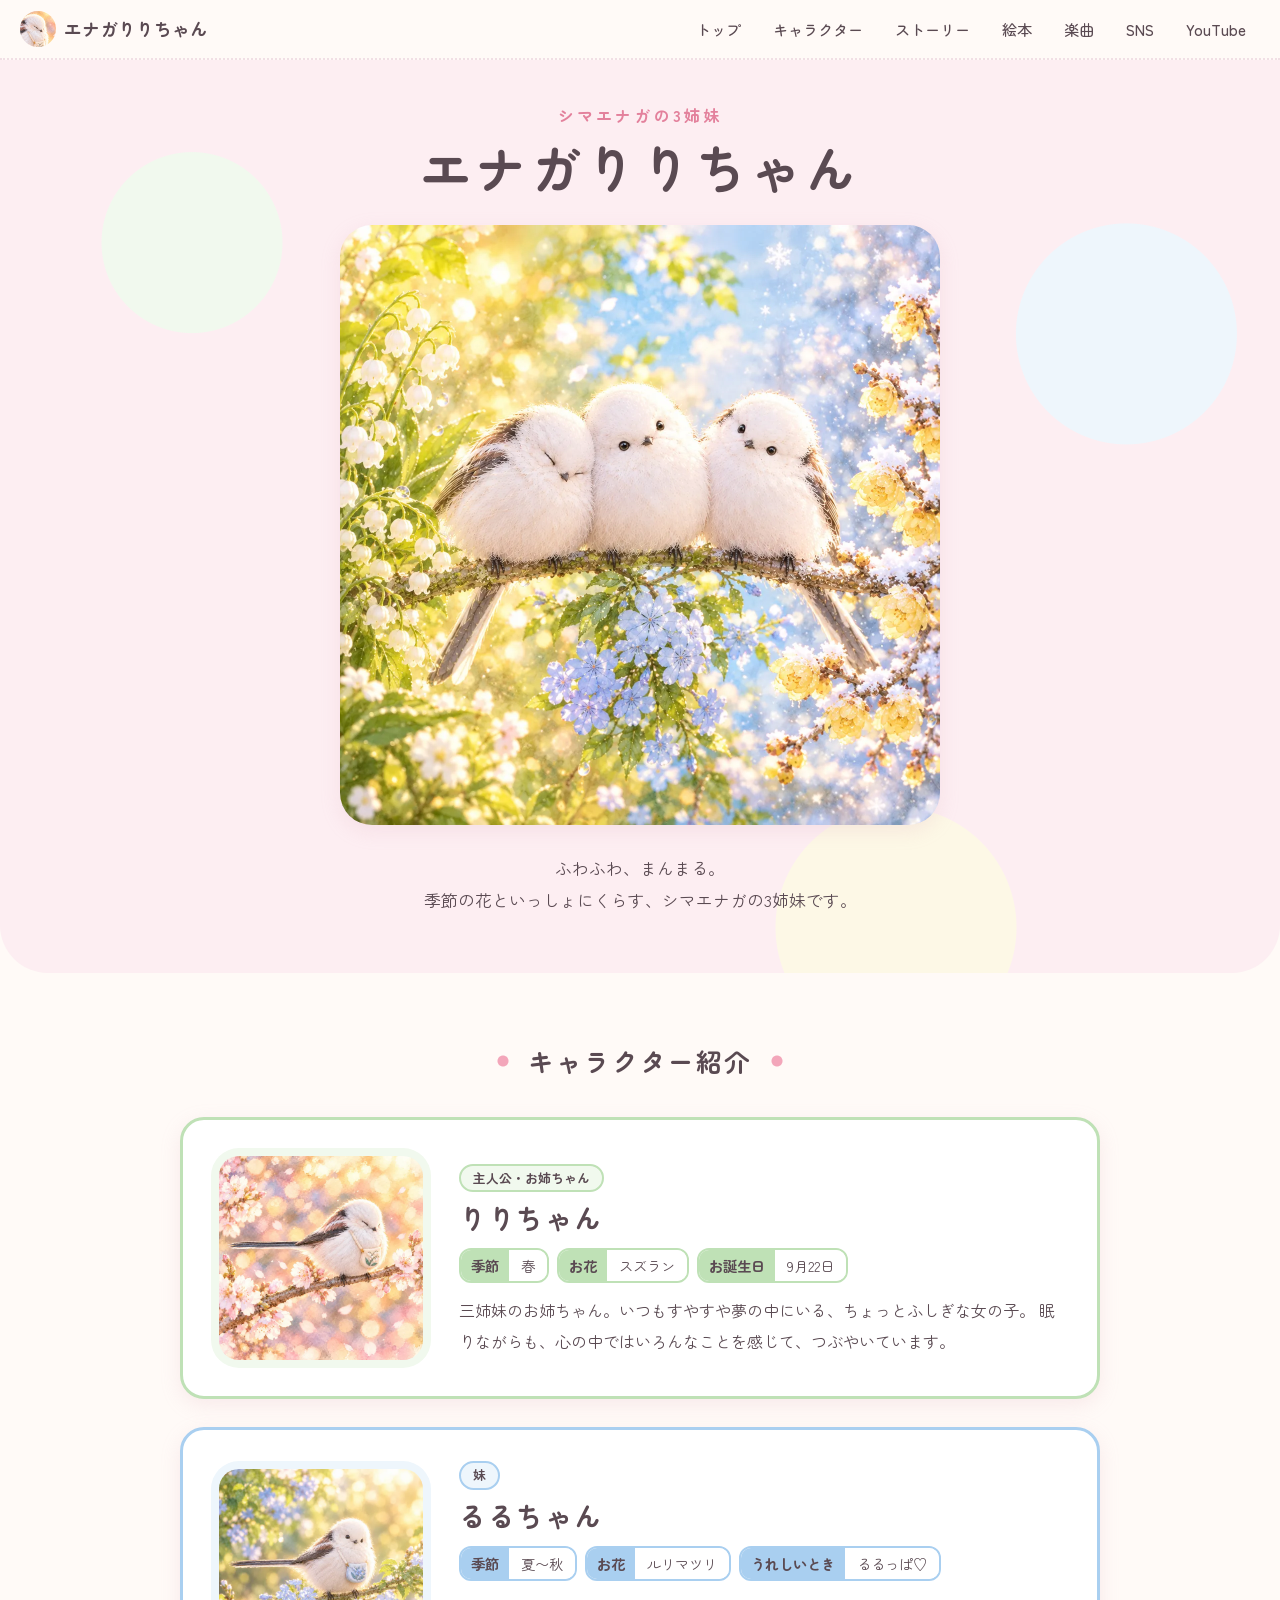
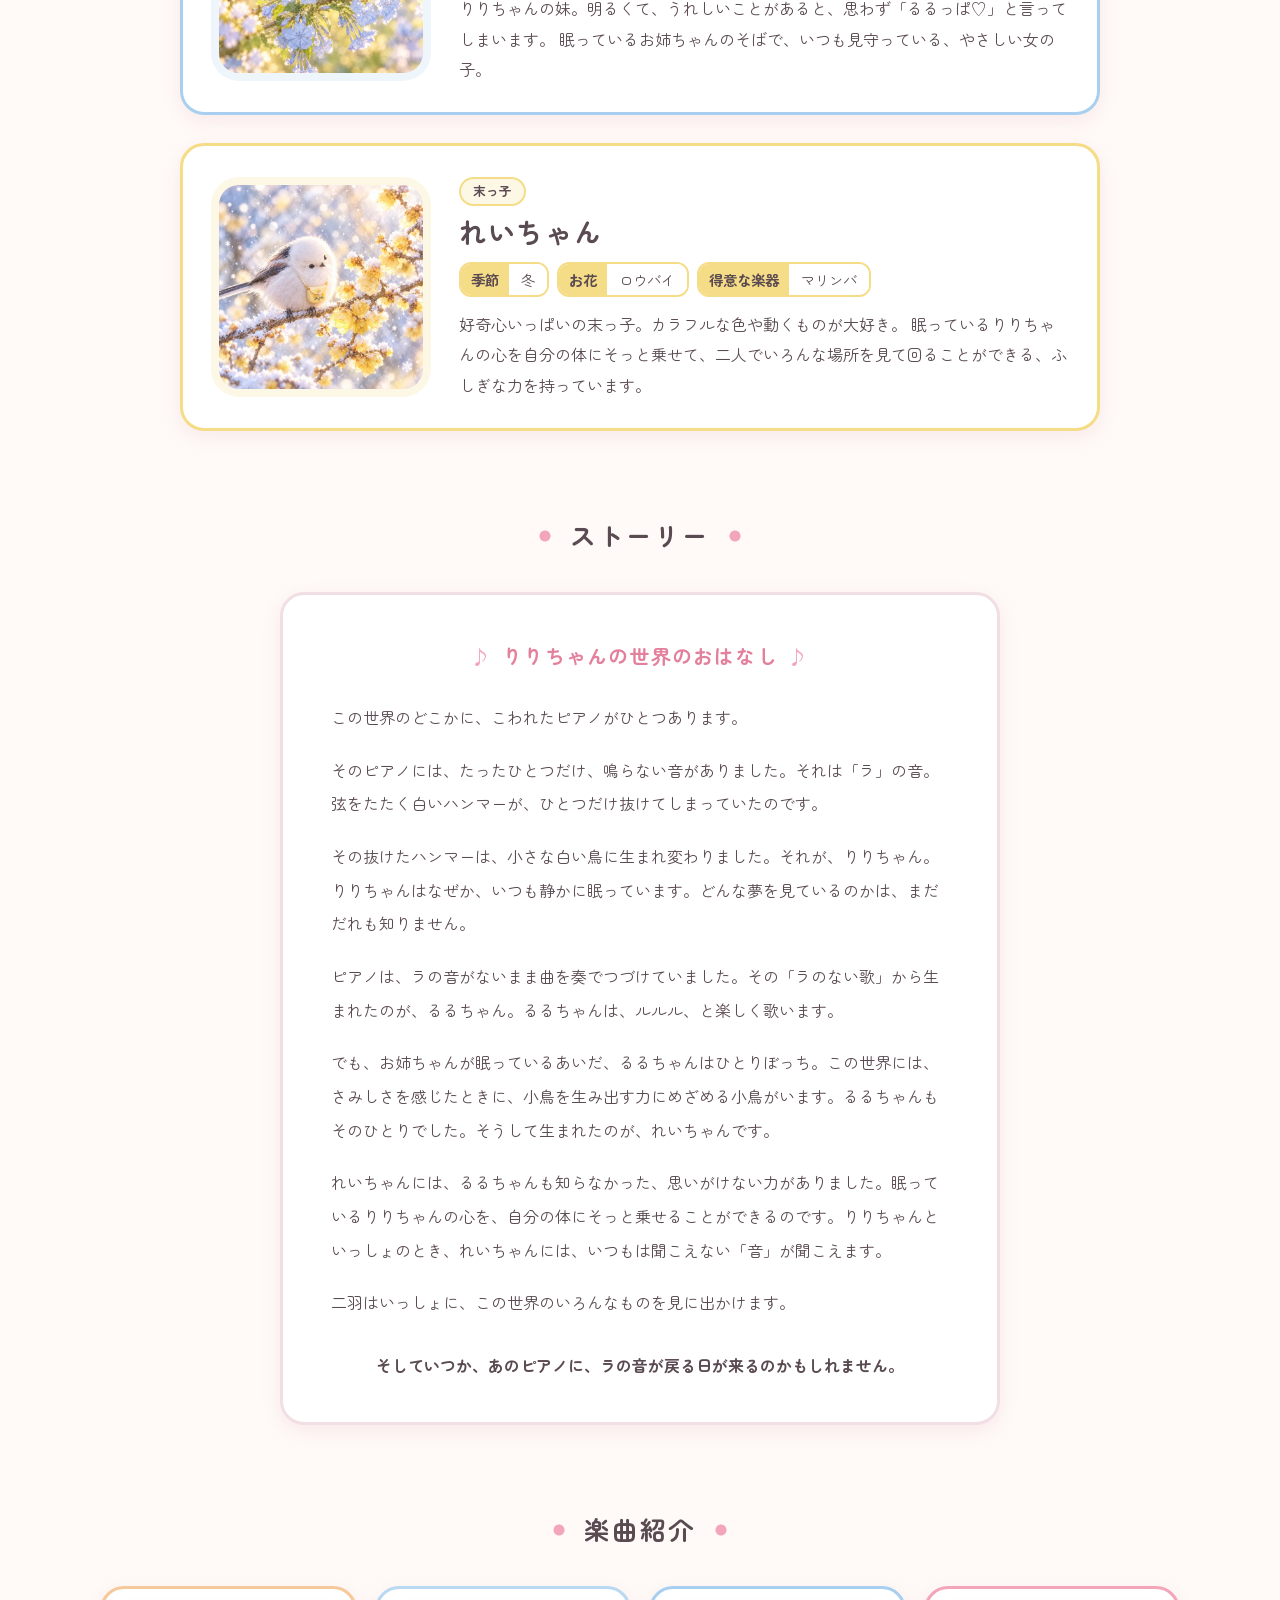
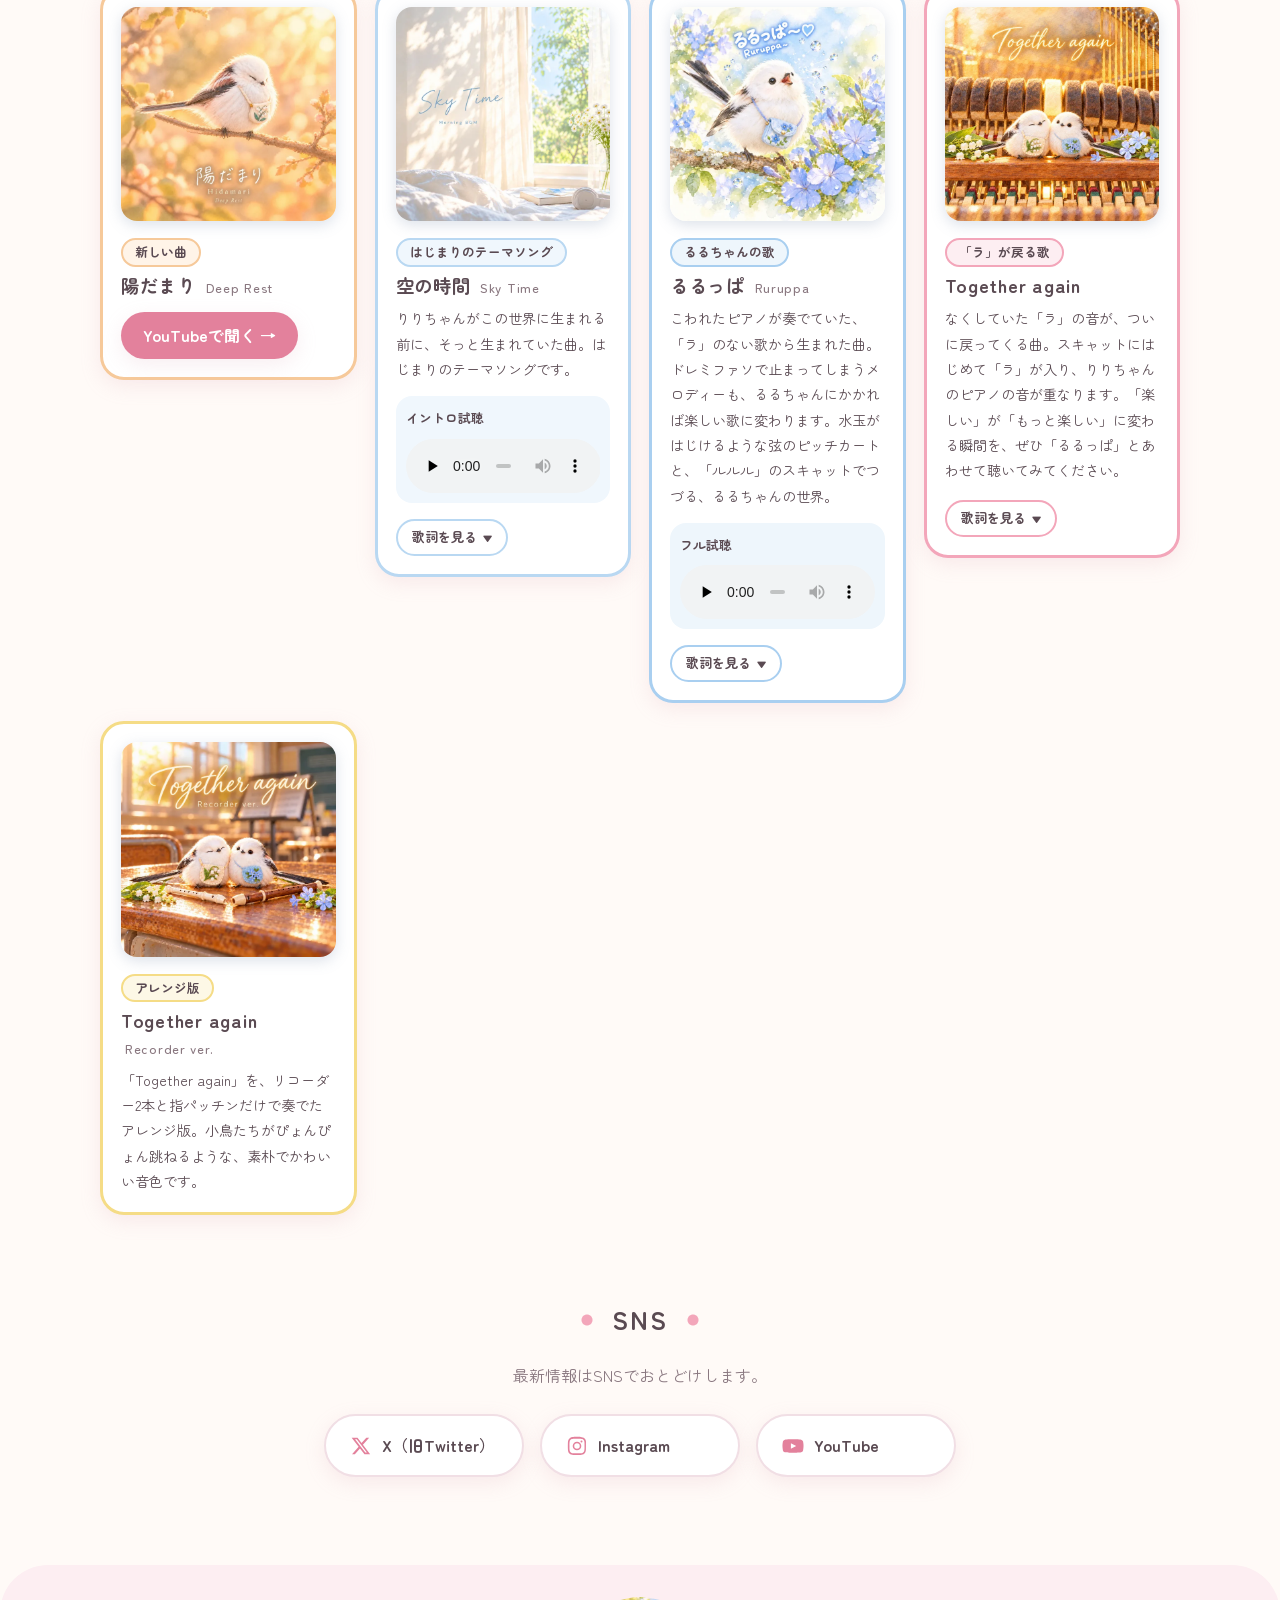
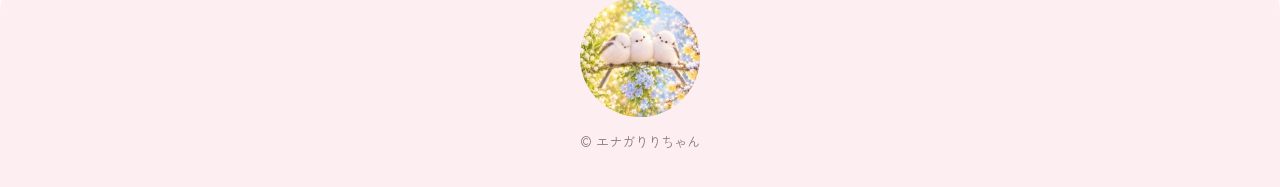
==== index.html @ 1776f1e2 "Add the Hidamari Deep Rest jacket Co-Authored-By: Claude Sonnet 5.5 <noreply@anthropic.com> Claude-S" ====
<!DOCTYPE html>
<html lang="ja">
<head>
  <meta charset="UTF-8">
  <meta name="viewport" content="width=device-width, initial-scale=1">
  <meta name="google-site-verification" content="CkaUETb5rT_aBQp0_hpuAXCT8J8VtacOYx5EPH8W-0g" />
  <title>エナガりりちゃん</title>
  <meta name="description" content="シマエナガがモチーフの3姉妹、りりちゃん・るるちゃん・れいちゃんのキャラクターサイトです。">
  <meta property="og:title" content="エナガりりちゃん">
  <meta property="og:description" content="シマエナガがモチーフの3姉妹、りりちゃん・るるちゃん・れいちゃんのキャラクターサイトです。">
  <meta property="og:type" content="website">
  <meta property="og:image" content="images/top.jpg">
  <meta name="theme-color" content="#fdeef2">
  <link rel="icon" href="images/favicon.png" type="image/png">
  <link rel="apple-touch-icon" href="images/favicon.png">
  <link rel="preconnect" href="https://fonts.googleapis.com">
  <link rel="preconnect" href="https://fonts.gstatic.com" crossorigin>
  <link href="https://fonts.googleapis.com/css2?family=Shippori+Mincho:wght@400;500;600&family=Zen+Maru+Gothic:wght@400;500;700&display=swap" rel="stylesheet">
  <link rel="stylesheet" href="style.css">
</head>
<body>
  <header class="site-header">
    <a class="logo" href="#top">
      <img src="images/favicon.png" alt="" width="36" height="36">
      <span>エナガりりちゃん</span>
    </a>
    <nav class="site-nav" aria-label="メインメニュー">
      <a href="#top">トップ</a>
      <a href="#characters">キャラクター</a>
      <a href="#story">ストーリー</a>
      <a href="ehon.html">絵本</a>
      <a href="#music">楽曲</a>
      <a href="#sns">SNS</a>
      <a href="youtube.html">YouTube</a>
    </nav>
  </header>

  <main>
    <!-- トップ -->
    <section id="top" class="hero">
      <p class="hero-lead">シマエナガの3姉妹</p>
      <h1 class="hero-title">エナガりりちゃん</h1>
      <!-- 3匹そろった画像（images/top.webp と images/top.jpg） -->
      <picture>
        <source srcset="images/top.webp" type="image/webp">
        <img class="hero-image" src="images/top.jpg"
             alt="スズラン・ルリマツリ・ロウバイの花にかこまれて、枝にならんでよりそう3姉妹"
             width="1200" height="1200" fetchpriority="high" decoding="async">
      </picture>
      <p class="hero-text">
        ふわふわ、まんまる。<br>
        季節の花といっしょにくらす、<br class="sp-only">シマエナガの3姉妹です。
      </p>
    </section>

    <!-- キャラクター紹介 -->
    <section id="characters" class="section">
      <h2 class="section-title"><span>キャラクター紹介</span></h2>

      <div class="chara-list">
        <article class="chara chara--riri" id="riri">
          <div class="chara-image">
            <picture>
              <source srcset="images/riri.webp" type="image/webp">
              <img src="images/riri.jpg" alt="スズランのポシェットをさげて、桜の枝の上ですやすや眠るりりちゃん" width="640" height="640" loading="lazy" decoding="async">
            </picture>
          </div>
          <div class="chara-body">
            <p class="chara-tag">主人公・お姉ちゃん</p>
            <h3 class="chara-name">りりちゃん</h3>
            <dl class="chara-profile">
              <div><dt>季節</dt><dd>春</dd></div>
              <div><dt>お花</dt><dd>スズラン</dd></div>
              <div><dt>お誕生日</dt><dd>9月22日</dd></div>
            </dl>
            <p class="chara-text">
              三姉妹のお姉ちゃん。いつもすやすや夢の中にいる、ちょっとふしぎな女の子。
              眠りながらも、心の中ではいろんなことを感じて、つぶやいています。
            </p>
          </div>
        </article>

        <article class="chara chara--ruru" id="ruru">
          <div class="chara-image">
            <picture>
              <source srcset="images/ruru.webp" type="image/webp">
              <img src="images/ruru.jpg" alt="ルリマツリのポシェットをさげて、ルリマツリの枝にとまるるるちゃん" width="640" height="640" loading="lazy" decoding="async">
            </picture>
          </div>
          <div class="chara-body">
            <p class="chara-tag">妹</p>
            <h3 class="chara-name">るるちゃん</h3>
            <dl class="chara-profile">
              <div><dt>季節</dt><dd>夏〜秋</dd></div>
              <div><dt>お花</dt><dd>ルリマツリ</dd></div>
              <div><dt>うれしいとき</dt><dd>るるっぱ♡</dd></div>
            </dl>
            <p class="chara-text">
              りりちゃんの妹。明るくて、うれしいことがあると、思わず「るるっぱ♡」と言ってしまいます。
              眠っているお姉ちゃんのそばで、いつも見守っている、やさしい女の子。
            </p>
          </div>
        </article>

        <article class="chara chara--rei" id="rei">
          <div class="chara-image">
            <picture>
              <source srcset="images/rei.webp" type="image/webp">
              <img src="images/rei.jpg" alt="ロウバイのポシェットをさげて、雪のつもったロウバイの枝にとまるれいちゃん" width="640" height="640" loading="lazy" decoding="async">
            </picture>
          </div>
          <div class="chara-body">
            <p class="chara-tag">末っ子</p>
            <h3 class="chara-name">れいちゃん</h3>
            <dl class="chara-profile">
              <div><dt>季節</dt><dd>冬</dd></div>
              <div><dt>お花</dt><dd>ロウバイ</dd></div>
              <div><dt>得意な楽器</dt><dd>マリンバ</dd></div>
            </dl>
            <p class="chara-text">
              好奇心いっぱいの末っ子。カラフルな色や動くものが大好き。
              眠っているりりちゃんの心を自分の体にそっと乗せて、二人でいろんな場所を見て回ることができる、ふしぎな力を持っています。
            </p>
          </div>
        </article>
      </div>
    </section>

    <!-- ストーリー -->
    <section id="story" class="section">
      <h2 class="section-title"><span>ストーリー</span></h2>
      <div class="story">
        <h3 class="story-title">りりちゃんの世界のおはなし</h3>
        <p>この世界のどこかに、こわれたピアノがひとつあります。</p>
        <p>そのピアノには、たったひとつだけ、鳴らない音がありました。それは「ラ」の音。弦をたたく白いハンマーが、ひとつだけ抜けてしまっていたのです。</p>
        <p>その抜けたハンマーは、小さな白い鳥に生まれ変わりました。それが、りりちゃん。りりちゃんはなぜか、いつも静かに眠っています。どんな夢を見ているのかは、まだだれも知りません。</p>
        <p>ピアノは、ラの音がないまま曲を奏でつづけていました。その「ラのない歌」から生まれたのが、るるちゃん。るるちゃんは、ルルル、と楽しく歌います。</p>
        <p>でも、お姉ちゃんが眠っているあいだ、るるちゃんはひとりぼっち。この世界には、さみしさを感じたときに、小鳥を生み出す力にめざめる小鳥がいます。るるちゃんもそのひとりでした。そうして生まれたのが、れいちゃんです。</p>
        <p>れいちゃんには、るるちゃんも知らなかった、思いがけない力がありました。眠っているりりちゃんの心を、自分の体にそっと乗せることができるのです。りりちゃんといっしょのとき、れいちゃんには、いつもは聞こえない「音」が聞こえます。</p>
        <p>二羽はいっしょに、この世界のいろんなものを見に出かけます。</p>
        <p class="story-last">そしていつか、あのピアノに、ラの音が戻る日が来るのかもしれません。</p>
      </div>
    </section>

    <!-- 楽曲紹介 -->
    <section id="music" class="section">
      <h2 class="section-title"><span>楽曲紹介</span></h2>

      <div class="track-list">
        <article class="track track--hidamari has-jacket">
          <div class="track-jacket">
            <picture>
              <source srcset="images/jackets/hidamari-deep-rest.webp" type="image/webp">
              <img src="images/jackets/hidamari-deep-rest.jpg" alt="「陽だまり Deep Rest」のジャケット。やわらかな陽ざしの中、枝の上でめを閉じて眠るシマエナガ" width="640" height="640" loading="lazy" decoding="async">
            </picture>
          </div>
          <div class="track-body">
            <p class="track-tag">新しい曲</p>
            <h3 class="track-title">陽だまり <span class="track-sub">Deep Rest</span></h3>
            <p class="track-links">
              <a class="track-link" href="https://www.youtube.com/watch?v=Vtbpf_V0cyQ" target="_blank" rel="noopener">YouTubeで聞く →</a>
            </p>
          </div>
        </article>

        <article class="track track--sora has-jacket">
          <div class="track-jacket">
            <picture>
              <source srcset="images/jackets/sora-no-jikan.webp" type="image/webp">
              <img src="images/jackets/sora-no-jikan.jpg" alt="「空の時間（Sky Time）」のジャケット。朝の光がさしこむ窓辺と白いカーテン" width="640" height="640" loading="lazy" decoding="async">
            </picture>
          </div>
          <div class="track-body">
            <p class="track-tag">はじまりのテーマソング</p>
            <h3 class="track-title">空の時間 <span class="track-sub">Sky Time</span></h3>
            <p class="track-text">りりちゃんがこの世界に生まれる前に、そっと生まれていた曲。はじまりのテーマソングです。</p>
            <div class="track-audio">
              <p class="track-audio-label">イントロ試聴</p>
              <audio controls preload="none" src="audio/sora-no-jikan-intro.mp3">
                お使いのブラウザは音声の再生に対応していません。
              </audio>
            </div>
            <details class="track-lyrics">
              <summary><span class="lyrics-song">「空の時間」の</span>歌詞を見る</summary>
              <div class="lyrics">
                <p>キミはここでいい<br>
                   あさがそっとひらく<br>
                   まだゆめのなか<br>
                   そばにいるよ</p>
                <p>キミのままでいい<br>
                   ゆっくりでいい<br>
                   ひかりはまつよ<br>
                   ここにいるよ</p>
                <p>キミがみるそら<br>
                   きのうのままで<br>
                   つよがらなくていい<br>
                   ことばはいらない</p>
                <p>ただとなりにいる<br>
                   それだけでいい<br>
                   キミのあさだから<br>
                   ゆっくりでいいよ</p>
                <p>かぜがそっとふく<br>
                   まどにひかりさす<br>
                   キミはここでいい<br>
                   ゆっくりでいいよ</p>
                <p>ひかりがそっと<br>
                   まちをつつむよ<br>
                   キミのままでいい<br>
                   ここにいていい</p>
                <p>ひかりがそっと<br>
                   まちをつつむよ<br>
                   キミはそのまま<br>
                   ここにいていい</p>
                <p>きょうはここから<br>
                   そのままでいい<br>
                   キミがわらうまで<br>
                   ここでまってる<br>
                   ひかりがさすころ</p>
                <p>キミはここでいい<br>
                   ゆっくりでいいよ<br>
                   ひかりはまつよ<br>
                   ここにいるよ<br>
                   キミのままでいい<br>
                   ここにいていい</p>
                <p>あさがそっとかわる<br>
                   キミはそのままで<br>
                   そばにいるよ<br>
                   LALALA</p>
              </div>
            </details>
          </div>
        </article>

        <article class="track track--ruru has-jacket">
          <div class="track-jacket">
            <picture>
              <source srcset="images/jackets/ruruppa.webp" type="image/webp">
              <img src="images/jackets/ruruppa.jpg" alt="「るるっぱ（Ruruppa）」のジャケット。ルリマツリの花と水玉のなかで、枝にとまって歌うるるちゃん" width="640" height="640" loading="lazy" decoding="async">
            </picture>
          </div>
          <div class="track-body">
            <p class="track-tag">るるちゃんの歌</p>
            <h3 class="track-title">るるっぱ <span class="track-sub">Ruruppa</span></h3>
            <p class="track-text">こわれたピアノが奏でていた、「ラ」のない歌から生まれた曲。ドレミファソで止まってしまうメロディーも、るるちゃんにかかれば楽しい歌に変わります。水玉がはじけるような弦のピッチカートと、「ルルル」のスキャットでつづる、るるちゃんの世界。</p>
            <div class="track-audio">
              <p class="track-audio-label">フル試聴</p>
              <audio controls preload="none" src="audio/ruruppa.mp3">
                お使いのブラウザは音声の再生に対応していません。
              </audio>
            </div>
            <details class="track-lyrics">
              <summary><span class="lyrics-song">「るるっぱ」の</span>歌詞を見る</summary>
              <div class="lyrics">
                <p>ルル ルル ルー<br>
                   ルル ドゥル ルー<br>
                   パパ ルル ルー<br>
                   ルル ドゥー</p>
                <p>ルル ルル ルル ルー<br>
                   ドゥル ルル パー<br>
                   ルル ルル ルル ルー<br>
                   ルー ルー</p>
                <p>ルル ルル ルー<br>
                   ルル ドゥル ルー</p>
                <p>ンー ンー</p>
              </div>
            </details>
          </div>
        </article>

        <article class="track track--together has-jacket">
          <div class="track-jacket">
            <picture>
              <source srcset="images/jackets/together-again.webp" type="image/webp">
              <img src="images/jackets/together-again.jpg" alt="「Together again」のジャケット。こわれたピアノのハンマーの前で、スズランとルリマツリにかこまれてよりそうりりちゃんとるるちゃん" width="640" height="640" loading="lazy" decoding="async">
            </picture>
          </div>
          <div class="track-body">
            <p class="track-tag">「ラ」が戻る歌</p>
            <h3 class="track-title">Together again</h3>
            <p class="track-text">なくしていた「ラ」の音が、ついに戻ってくる曲。スキャットにはじめて「ラ」が入り、りりちゃんのピアノの音が重なります。「楽しい」が「もっと楽しい」に変わる瞬間を、ぜひ「るるっぱ」とあわせて聴いてみてください。</p>
            <details class="track-lyrics">
              <summary><span class="lyrics-song">「Together again」の</span>歌詞を見る</summary>
              <div class="lyrics">
                <p>ルルル ルルル ルッル ルー<br>
                   パッパー パッパー ルルル ルー</p>
                <p>ルルル ルルル ルッル ラー<br>
                   ラ… ラ… ルルル ラー</p>
                <p>ルル ララ ルル ララ<br>
                   パッパー ラッラー</p>
                <p>ララララ ルルル パッパー<br>
                   ルルル ラララ ららっぱ〜<br>
                   ララララ ルルル パッパー<br>
                   るるっぱ ららっぱ〜</p>
                <p>ルルル <span class="lyrics-note">(piano answers)</span><br>
                   ラララ <span class="lyrics-note">(piano answers)</span><br>
                   ルルラ ルルラ <span class="lyrics-note">(piano answers)</span></p>
                <p>ララララ ルルル パッパー<br>
                   るるっぱ〜 ららっぱ〜<br>
                   ララララ ルルル パッパー<br>
                   るるっぱ ららっぱ〜♡</p>
                <p>ラー…</p>
              </div>
            </details>
          </div>
        </article>

        <article class="track track--birdsong has-jacket">
          <div class="track-jacket">
            <picture>
              <source srcset="images/jackets/together-again-birdsong.webp" type="image/webp">
              <img src="images/jackets/together-again-birdsong.jpg" alt="「Together again」アレンジ版のジャケット。夕日のさす教室の机の上で、2本のリコーダーとお花にかこまれてよりそうりりちゃんとるるちゃん" width="640" height="640" loading="lazy" decoding="async">
            </picture>
          </div>
          <div class="track-body">
            <p class="track-tag">アレンジ版</p>
            <h3 class="track-title">Together again <span class="track-sub">Recorder ver.</span></h3>
            <p class="track-text">「Together again」を、リコーダー2本と指パッチンだけで奏でたアレンジ版。小鳥たちがぴょんぴょん跳ねるような、素朴でかわいい音色です。</p>
          </div>
        </article>
      </div>
    </section>

    <!-- SNSリンク -->
    <section id="sns" class="section">
      <h2 class="section-title"><span>SNS</span></h2>
      <p class="section-lead">最新情報はSNSでおとどけします。</p>
      <ul class="sns-list">
        <li>
          <a class="sns-link" href="https://x.com/enagariri" target="_blank" rel="noopener">
            <svg viewBox="0 0 24 24" aria-hidden="true"><path d="M17.8 3h3.1l-6.8 7.7L22 21h-6.2l-4.9-6.4L5.3 21H2.2l7.2-8.3L1.8 3h6.4l4.4 5.8L17.8 3Zm-1.1 16.2h1.7L7.4 4.7H5.5l11.2 14.5Z"/></svg>
            <span>X（旧Twitter）</span>
          </a>
        </li>
        <li>
          <a class="sns-link" href="https://www.instagram.com/enagariri/" target="_blank" rel="noopener">
            <svg viewBox="0 0 24 24" aria-hidden="true"><path d="M12 7.3A4.7 4.7 0 1 0 12 16.7 4.7 4.7 0 0 0 12 7.3Zm0 7.7a3 3 0 1 1 0-6 3 3 0 0 1 0 6Zm6-7.9a1.1 1.1 0 1 1-2.2 0 1.1 1.1 0 0 1 2.2 0ZM21.9 8c-.1-1.6-.4-3-1.6-4.2S17.6 2.2 16 2.1C14.4 2 9.6 2 8 2.1 6.4 2.2 5 2.5 3.8 3.7S2.2 6.4 2.1 8C2 9.6 2 14.4 2.1 16c.1 1.6.4 3 1.6 4.2s2.6 1.5 4.2 1.6c1.6.1 6.4.1 8 0 1.6-.1 3-.4 4.2-1.6s1.5-2.6 1.6-4.2c.1-1.6.1-6.4.1-8Zm-2.1 9.7a3.3 3.3 0 0 1-1.9 1.9c-1.3.5-4.4.4-5.9.4s-4.6.1-5.9-.4a3.3 3.3 0 0 1-1.9-1.9C3.7 16.4 3.8 13.5 3.8 12s-.1-4.4.4-5.7a3.3 3.3 0 0 1 1.9-1.9C7.4 3.9 10.5 4 12 4s4.6-.1 5.9.4a3.3 3.3 0 0 1 1.9 1.9c.5 1.3.4 4.2.4 5.7s.1 4.4-.4 5.7Z"/></svg>
            <span>Instagram</span>
          </a>
        </li>
        <li>
          <a class="sns-link" href="https://www.youtube.com/@enagariri" target="_blank" rel="noopener">
            <svg viewBox="0 0 24 24" aria-hidden="true"><path d="M23 7.2a3 3 0 0 0-2.1-2.1C19 4.6 12 4.6 12 4.6s-7 0-8.9.5A3 3 0 0 0 1 7.2 31 31 0 0 0 .5 12 31 31 0 0 0 1 16.8a3 3 0 0 0 2.1 2.1c1.9.5 8.9.5 8.9.5s7 0 8.9-.5a3 3 0 0 0 2.1-2.1 31 31 0 0 0 .5-4.8 31 31 0 0 0-.5-4.8ZM9.7 15V9l5.8 3-5.8 3Z"/></svg>
            <span>YouTube</span>
          </a>
        </li>
      </ul>
    </section>
  </main>

  <footer class="site-footer">
    <img src="images/top-small.webp" alt="" width="120" height="120" loading="lazy" decoding="async">
    <p><small>&copy; エナガりりちゃん</small></p>
  </footer>
</body>
</html>
---- style.css ----
:root {
  --bg: #fffaf7;
  --bg-soft: #fdeef2;
  --text: #5a4a52;
  --text-soft: #8a7880;
  --pink: #f3a6ba;
  --pink-deep: #e3819c;
  --line: #f1dfe5;
  --white: #ffffff;

  --riri: #bfe1b6;
  --riri-bg: #f1f9ee;
  --ruru: #a9cff0;
  --ruru-bg: #eef6fc;
  --rei: #f5dc86;
  --rei-bg: #fdf8e6;

  --radius: 24px;
  --shadow: 0 6px 20px rgba(214, 160, 178, 0.18);
  --header-h: 60px;
}

*,
*::before,
*::after {
  box-sizing: border-box;
}

html {
  scroll-behavior: smooth;
  scroll-padding-top: calc(var(--header-h) + 8px);
}

body {
  margin: 0;
  font-family: "Zen Maru Gothic", "Hiragino Maru Gothic ProN", "Hiragino Sans", "Meiryo", sans-serif;
  color: var(--text);
  background: var(--bg);
  line-height: 1.9;
  -webkit-text-size-adjust: 100%;
}

img {
  max-width: 100%;
  height: auto;
  display: block;
}

a {
  color: inherit;
}

/* ---------- ヘッダー ---------- */
.site-header {
  position: sticky;
  top: 0;
  z-index: 10;
  display: flex;
  align-items: center;
  justify-content: space-between;
  gap: 12px;
  min-height: var(--header-h);
  padding: 8px 20px;
  background: rgba(255, 250, 247, 0.92);
  backdrop-filter: blur(8px);
  -webkit-backdrop-filter: blur(8px);
  border-bottom: 2px dotted var(--line);
}

.logo img {
  border-radius: 50%;
}

.logo {
  display: flex;
  align-items: center;
  gap: 8px;
  font-weight: 700;
  font-size: 1.1rem;
  text-decoration: none;
  white-space: nowrap;
}

.site-nav {
  display: flex;
  gap: 4px;
}

.site-nav a {
  padding: 6px 14px;
  border-radius: 999px;
  font-size: 0.95rem;
  font-weight: 500;
  text-decoration: none;
  transition: background 0.2s;
}

.site-nav a:hover,
.site-nav a:focus-visible {
  background: var(--bg-soft);
}

/* ---------- トップ ---------- */
.hero {
  padding: 40px 20px 56px;
  text-align: center;
  background:
    radial-gradient(circle at 15% 20%, var(--riri-bg) 0 90px, transparent 91px),
    radial-gradient(circle at 88% 30%, var(--ruru-bg) 0 110px, transparent 111px),
    radial-gradient(circle at 70% 95%, var(--rei-bg) 0 120px, transparent 121px),
    var(--bg-soft);
  border-radius: 0 0 48px 48px;
}

.hero-lead {
  margin: 0;
  color: var(--pink-deep);
  font-weight: 700;
  letter-spacing: 0.2em;
}

.hero-title {
  margin: 4px 0 24px;
  font-size: clamp(2rem, 7vw, 3.2rem);
  font-weight: 700;
  letter-spacing: 0.08em;
  line-height: 1.3;
}

.hero-image {
  width: 100%;
  max-width: 600px;
  margin: 0 auto;
  border-radius: 32px;
  box-shadow: var(--shadow);
  background: var(--white);
}

.hero-text {
  margin: 28px 0 0;
  font-size: 1.05rem;
}

/* ---------- セクション共通 ---------- */
.section {
  max-width: 960px;
  margin: 0 auto;
  padding: 64px 20px 16px;
}

.section-title {
  margin: 0 0 32px;
  text-align: center;
  font-size: 1.6rem;
  letter-spacing: 0.08em;
}

.section-title span {
  display: inline-block;
  padding: 0 1.2em;
  background:
    radial-gradient(circle, var(--pink) 0 5px, transparent 6px) left center / 12px 12px no-repeat,
    radial-gradient(circle, var(--pink) 0 5px, transparent 6px) right center / 12px 12px no-repeat;
}

.section-lead {
  margin: -16px 0 24px;
  text-align: center;
  color: var(--text-soft);
}

/* ---------- キャラクター ---------- */
.chara-list {
  display: grid;
  gap: 28px;
}

.chara {
  --c: var(--pink);
  --c-bg: var(--bg-soft);
  display: grid;
  grid-template-columns: 220px 1fr;
  align-items: center;
  gap: 28px;
  padding: 28px;
  background: var(--white);
  border: 3px solid var(--c);
  border-radius: var(--radius);
  box-shadow: var(--shadow);
}

.chara--riri { --c: var(--riri); --c-bg: var(--riri-bg); }
.chara--ruru { --c: var(--ruru); --c-bg: var(--ruru-bg); }
.chara--rei  { --c: var(--rei);  --c-bg: var(--rei-bg); }

.chara-image {
  background: var(--c-bg);
  border-radius: 28px;
  padding: 8px;
}

.chara-image img {
  width: 100%;
  border-radius: 20px;
}

.chara-tag {
  display: inline-block;
  margin: 0;
  padding: 0 12px;
  font-size: 0.8rem;
  font-weight: 700;
  background: var(--c-bg);
  border: 2px solid var(--c);
  border-radius: 999px;
}

.chara-name {
  margin: 6px 0 12px;
  font-size: 1.7rem;
  letter-spacing: 0.06em;
  line-height: 1.4;
}

.chara-profile {
  display: flex;
  flex-wrap: wrap;
  gap: 8px;
  margin: 0 0 12px;
}

.chara-profile div {
  display: flex;
  overflow: hidden;
  border-radius: 12px;
  border: 2px solid var(--c);
  font-size: 0.9rem;
}

.chara-profile dt {
  padding: 2px 10px;
  background: var(--c);
  font-weight: 700;
}

.chara-profile dd {
  margin: 0;
  padding: 2px 12px;
  background: var(--white);
}

.chara-text {
  margin: 0;
}

/* ---------- ストーリー ---------- */
.story {
  max-width: 720px;
  margin: 0 auto;
  padding: 40px 48px;
  background: var(--white);
  border: 3px solid var(--line);
  border-radius: var(--radius);
  box-shadow: var(--shadow);
  line-height: 2.1;
}

.story-title {
  margin: 0 0 24px;
  text-align: center;
  font-size: 1.25rem;
  color: var(--pink-deep);
  letter-spacing: 0.06em;
}

.story-title::before,
.story-title::after {
  content: "♪";
  margin: 0 0.5em;
  color: var(--pink);
  font-weight: 400;
}

.story p {
  margin: 0 0 1.2em;
}

.story .story-last {
  margin: 1.8em 0 0;
  text-align: center;
  font-weight: 700;
}

/* ---------- 楽曲紹介 ---------- */
.track-list {
  display: grid;
  grid-template-columns: 1fr;
  gap: 24px;
}

.track {
  --c: var(--pink);
  --c-bg: var(--bg-soft);
  position: relative;
  padding: 28px 28px 24px;
  background: var(--white);
  border: 3px solid var(--c);
  border-radius: var(--radius);
  box-shadow: var(--shadow);
}

.track::after {
  content: "♪";
  position: absolute;
  top: 14px;
  right: 20px;
  font-size: 1.6rem;
  line-height: 1;
  color: var(--c);
}

.track--sora     { --c: #b9d8f2; --c-bg: #f0f7fd; }
.track--ruru     { --c: var(--ruru); --c-bg: var(--ruru-bg); }
.track--together { --c: var(--pink); --c-bg: var(--bg-soft); }
.track--birdsong { --c: var(--rei); --c-bg: var(--rei-bg); }
.track--hidamari { --c: #f6c99a; --c-bg: #fff4e8; }

.track-tag {
  display: inline-block;
  margin: 0;
  padding: 0 12px;
  font-size: 0.8rem;
  font-weight: 700;
  background: var(--c-bg);
  border: 2px solid var(--c);
  border-radius: 999px;
}

.track-title {
  margin: 8px 0 12px;
  font-size: 1.5rem;
  letter-spacing: 0.04em;
  line-height: 1.4;
}

.track-sub {
  display: inline-block;
  margin-left: 0.3em;
  font-size: 0.9rem;
  font-weight: 500;
  color: var(--text-soft);
}

.track-text {
  margin: 0;
}

.track.has-jacket {
  display: grid;
  grid-template-columns: 150px 1fr;
  align-items: start;
  gap: 28px;
}

.track-jacket img {
  width: 100%;
  border-radius: 16px;
  box-shadow: 0 4px 14px rgba(120, 140, 170, 0.25);
}

.track-lyrics {
  margin-top: 16px;
}

.track-lyrics summary {
  display: inline-block;
  padding: 6px 18px;
  font-weight: 700;
  font-size: 0.95rem;
  list-style: none;
  cursor: pointer;
  background: var(--white);
  border: 2px solid var(--c);
  border-radius: 999px;
  transition: background 0.2s;
}

.track-lyrics summary::-webkit-details-marker {
  display: none;
}

.track-lyrics summary::after {
  content: "▼";
  display: inline-block;
  margin-left: 6px;
  font-size: 0.7em;
  transition: transform 0.2s;
}

.track-lyrics[open] summary::after {
  transform: rotate(180deg);
}

.track-lyrics summary:hover,
.track-lyrics summary:focus-visible {
  background: var(--c-bg);
}

.lyrics {
  margin-top: 16px;
  padding: 20px 24px;
  background: var(--c-bg);
  border-radius: 16px;
  line-height: 2;
}

.lyrics p {
  margin: 0 0 1.4em;
}

.lyrics-note {
  font-size: 0.8em;
  color: var(--text-soft);
}

.lyrics p:last-child {
  margin-bottom: 0;
}

.track-audio {
  margin-top: 20px;
  padding: 16px;
  background: var(--c-bg);
  border-radius: 16px;
}

.track-audio-label {
  margin: 0 0 8px;
  font-size: 0.9rem;
  font-weight: 700;
}

.track-audio audio {
  display: block;
  width: 100%;
}

/* ---------- SNS ---------- */
.sns-list {
  display: flex;
  flex-wrap: wrap;
  justify-content: center;
  gap: 16px;
  margin: 0;
  padding: 0;
  list-style: none;
}

.sns-link {
  display: flex;
  align-items: center;
  gap: 10px;
  min-width: 200px;
  padding: 14px 24px;
  font-weight: 700;
  text-decoration: none;
  background: var(--white);
  border: 2px solid var(--line);
  border-radius: 999px;
  box-shadow: var(--shadow);
  transition: transform 0.2s, border-color 0.2s;
}

.sns-link:hover,
.sns-link:focus-visible {
  transform: translateY(-2px);
  border-color: var(--pink);
}

.sns-link svg {
  width: 22px;
  height: 22px;
  fill: var(--pink-deep);
  flex-shrink: 0;
}

/* ---------- フッター ---------- */
.site-footer {
  margin-top: 72px;
  padding: 32px 20px;
  text-align: center;
  color: var(--text-soft);
  background: var(--bg-soft);
  border-radius: 48px 48px 0 0;
}

.site-footer img {
  margin: 0 auto 8px;
  border-radius: 50%;
}

.site-footer p {
  margin: 0;
}

/* ---------- YouTube ---------- */
.site-nav a[aria-current="page"] {
  background: var(--bg-soft);
  color: var(--pink-deep);
}

.yt .section-title {
  font-size: 1.6rem;
}

.yt-intro {
  max-width: 720px;
  margin: 0 auto;
  padding: 32px 40px;
  text-align: center;
  background: var(--white);
  border: 3px solid var(--line);
  border-radius: var(--radius);
  box-shadow: var(--shadow);
}

.yt-intro-en {
  margin: 0 0 12px;
  color: var(--text-soft);
  line-height: 1.7;
}

.yt-intro-ja {
  margin: 0 0 24px;
}

.yt-button {
  display: inline-flex;
  align-items: center;
  justify-content: center;
  gap: 10px;
  padding: 14px 32px;
  font-weight: 700;
  color: var(--white);
  text-decoration: none;
  background: var(--pink-deep);
  border-radius: 999px;
  box-shadow: var(--shadow);
  transition: transform 0.2s, background 0.2s;
}

.yt-button:hover,
.yt-button:focus-visible {
  transform: translateY(-2px);
  background: #d86e8b;
}

.yt-button svg {
  width: 24px;
  height: 24px;
  fill: currentColor;
  flex-shrink: 0;
}

.yt-latest-title {
  margin: 48px 0 20px;
  text-align: center;
  font-size: 1.25rem;
  color: var(--pink-deep);
  letter-spacing: 0.06em;
}

.yt-latest-title::before,
.yt-latest-title::after {
  content: "♪";
  margin: 0 0.5em;
  color: var(--pink);
  font-weight: 400;
}

.yt-embed {
  position: relative;
  max-width: 800px;
  margin: 0 auto;
  aspect-ratio: 16 / 9;
  overflow: hidden;
  background: var(--bg-soft);
  border: 3px solid var(--line);
  border-radius: var(--radius);
  box-shadow: var(--shadow);
}

.yt-embed iframe {
  position: absolute;
  inset: 0;
  width: 100%;
  height: 100%;
  border: 0;
}

.yt-video-title {
  margin: 32px 0 12px;
  text-align: center;
  font-size: 1.05rem;
}

.yt-video-sub {
  font-size: 0.85em;
  font-weight: 400;
  color: var(--pink-deep);
}

.yt-short {
  position: relative;
  max-width: 315px;
  margin: 0 auto;
  aspect-ratio: 9 / 16;
  overflow: hidden;
  background: var(--bg-soft);
  border: 3px solid var(--line);
  border-radius: var(--radius);
  box-shadow: var(--shadow);
}

.yt-short iframe {
  position: absolute;
  inset: 0;
  width: 100%;
  height: 100%;
  border: 0;
}

.yt-short-link {
  margin: 12px 0 0;
  text-align: center;
}

.yt-short-link a {
  font-weight: 700;
  color: var(--pink-deep);
}

.yt-embed-fallback {
  display: flex;
  flex-direction: column;
  align-items: center;
  justify-content: center;
  gap: 8px;
  height: 100%;
  padding: 16px;
  text-align: center;
}

.yt-embed-fallback p {
  margin: 0;
}

.yt-embed-fallback a {
  font-weight: 700;
  color: var(--pink-deep);
}

/* ---------- スマホ ---------- */
.sp-only {
  display: none;
}

/* ---------- 楽曲紹介（PC・タブレット：ジャケットを上にしたカードを横に並べる） ---------- */
@media (min-width: 721px) {
  .track-list {
    grid-template-columns: repeat(2, 1fr);
    align-items: start;
  }

  .track.has-jacket {
    grid-template-columns: 1fr;
    gap: 14px;
    padding: 18px;
  }

  .track::after {
    display: none;
  }

  .track-jacket {
    max-width: 180px;
  }

  .track-title {
    margin: 6px 0 8px;
    font-size: 1.15rem;
  }

  .track-sub {
    font-size: 0.8rem;
  }

  .track-text {
    font-size: 0.88rem;
    line-height: 1.8;
  }

  .track-audio {
    margin-top: 14px;
    padding: 10px;
  }

  .track-audio-label {
    font-size: 0.8rem;
  }

  .track-lyrics summary {
    padding: 4px 14px;
    font-size: 0.82rem;
  }

  .lyrics-song {
    display: none;
  }

  .lyrics {
    padding: 14px 16px;
    font-size: 0.88rem;
    line-height: 1.9;
  }
}

@media (min-width: 961px) {
  #music {
    max-width: 1120px;
  }

  .track-list {
    grid-template-columns: repeat(4, 1fr);
    gap: 18px;
  }

  .track-jacket {
    max-width: none;
  }
}

@media (max-width: 720px) {
  .site-header {
    flex-direction: column;
    gap: 4px;
    padding: 8px 12px 6px;
  }

  .logo img {
  border-radius: 50%;
}

.logo {
    font-size: 1rem;
  }

  .logo img {
    width: 28px;
    height: 28px;
  }

  .site-nav {
    width: 100%;
    justify-content: space-between;
  }

  .site-nav a {
    flex: 1 1 auto;
    padding: 4px 2px;
    font-size: 0.78rem;
    white-space: nowrap;
    text-align: center;
  }

  html {
    scroll-padding-top: 100px;
  }

  .hero {
    padding: 28px 16px 40px;
    border-radius: 0 0 32px 32px;
  }

  .hero-image {
    border-radius: 20px;
  }

  .sp-only {
    display: inline;
  }

  .section {
    padding: 48px 16px 8px;
  }

  .section-title {
    font-size: 1.35rem;
  }

  .chara {
    grid-template-columns: 1fr;
    gap: 16px;
    padding: 24px 20px;
    text-align: center;
  }

  .chara-image {
    width: 100%;
    max-width: 320px;
    margin: 0 auto;
  }

  .chara-profile {
    justify-content: center;
  }

  .chara-text {
    text-align: left;
  }

  .story {
    padding: 28px 20px;
  }

  .track-list {
    grid-template-columns: 1fr;
  }

  .track {
    padding: 24px 20px 20px;
  }

  .track-title {
    font-size: 1.3rem;
  }

  .track.has-jacket {
    grid-template-columns: 1fr;
    gap: 16px;
  }

  .track-list {
    gap: 32px;
  }

  .track-jacket {
    width: 100%;
    max-width: 150px;
    margin: 0 auto;
  }

  .lyrics {
    padding: 16px 18px;
  }

  .story-title {
    font-size: 1.1rem;
  }

  .sns-list {
    flex-direction: column;
    align-items: stretch;
  }

  .sns-link {
    justify-content: center;
  }

  .pc-only {
    display: none;
  }

  .yt .section-title {
    font-size: 1.35rem;
  }

  .yt-intro {
    padding: 24px 20px;
    text-align: left;
  }

  .yt-button {
    display: flex;
    width: 100%;
    padding: 14px 16px;
  }

  .yt-latest-title {
    margin-top: 36px;
    font-size: 1.1rem;
  }

  .yt-embed {
    border-width: 2px;
    border-radius: 16px;
  }
}

@media (prefers-reduced-motion: reduce) {
  html {
    scroll-behavior: auto;
  }

  .sns-link,
  .yt-button {
    transition: none;
  }
}

/* ---------- ペンダント紹介 ---------- */
.pendant-section {
  --pd-ivory: #fbf6e9;
  --pd-ink: #5b5043;
  --pd-line: #e6dcc3;
  --pd-green: #a9c5a0;
  max-width: none;
  margin-top: 0;
  padding: 64px 20px 72px;
  color: var(--pd-ink);
  font-family: "Shippori Mincho", "Hiragino Mincho ProN", "Yu Mincho", "YuMincho", serif;
  background:
    radial-gradient(ellipse at 8% 6%, rgba(190, 220, 180, 0.35), transparent 45%),
    radial-gradient(ellipse at 94% 22%, rgba(180, 205, 240, 0.30), transparent 42%),
    radial-gradient(ellipse at 20% 96%, rgba(245, 220, 140, 0.30), transparent 45%),
    var(--pd-ivory);
}

.pendant-section > * {
  max-width: 920px;
  margin-left: auto;
  margin-right: auto;
}

.pendant-section .section-title,
.pendant-section .section-lead {
  font-family: inherit;
  font-weight: 600;
}

.pendant-section .section-lead {
  font-weight: 400;
  color: #7d705e;
}

.pendant-grid {
  display: grid;
  grid-template-columns: 1fr;
  gap: 28px;
  margin-top: 0;
  margin-bottom: 0;
  padding: 0;
  list-style: none;
}

.pendant-card {
  overflow: hidden;
  background: rgba(255, 253, 247, 0.96);
  border: 1px solid var(--pd-line);
  border-radius: 22px;
  box-shadow: 0 6px 22px rgba(120, 100, 60, 0.12);
}

.pendant-zoom {
  display: block;
  width: 100%;
  margin: 0;
  padding: 0;
  border: 0;
  background: none;
  cursor: zoom-in;
}

.pendant-zoom img {
  width: 100%;
  height: auto;
}

.pendant-zoom:focus-visible {
  outline: 3px solid var(--pd-green);
  outline-offset: -3px;
}

.pendant-body {
  padding: 20px 24px 26px;
}

.pendant-name {
  margin: 0 0 8px;
  font-size: 1.25rem;
  font-weight: 600;
  letter-spacing: 0.06em;
}

.pendant-text {
  margin: 0;
  font-size: 0.98rem;
  line-height: 1.95;
}

@media (min-width: 721px) {
  .pendant-grid {
    grid-template-columns: repeat(2, 1fr);
    gap: 32px;
  }
}

/* 拡大表示 */
.lightbox {
  width: min(94vw, 1200px);
  max-width: none;
  max-height: 94vh;
  padding: 0;
  border: 0;
  border-radius: 16px;
  background: transparent;
  overflow: visible;
}

.lightbox::backdrop {
  background: rgba(50, 42, 30, 0.72);
}

.lightbox img {
  width: 100%;
  height: auto;
  max-height: 90vh;
  object-fit: contain;
  border-radius: 16px;
  cursor: zoom-out;
}

.lightbox-close {
  position: absolute;
  top: -14px;
  right: -6px;
  z-index: 1;
  width: 40px;
  height: 40px;
  border: 0;
  border-radius: 50%;
  background: #fffdf7;
  color: #5b5043;
  font-size: 1.5rem;
  line-height: 1;
  cursor: pointer;
  box-shadow: 0 2px 8px rgba(0, 0, 0, 0.3);
}

@media (max-width: 720px) {
  .site-nav a {
    padding: 4px 0;
    font-size: 0.72rem;
    letter-spacing: -0.02em;
  }
}

.pendant-back {
  margin-top: 40px;
  text-align: center;
}

.pendant-back a {
  display: inline-block;
  padding: 6px 20px;
  border: 1px solid var(--pd-line);
  border-radius: 999px;
  background: rgba(255, 253, 247, 0.9);
  text-decoration: none;
}

.pendant-more {
  margin-top: 40px;
  text-align: center;
}

.pendant-more a {
  color: inherit;
  text-underline-offset: 4px;
}

/* ---------- 絵本 ---------- */
.ehon {
  --ehon-line: #eadfc9;
  --ehon-paper: linear-gradient(160deg, #fff7f4 0%, #f4f8ff 55%, #fffbe9 100%);
  max-width: 1040px;
  margin: 0 auto;
}

.ehon-count {
  margin: 20px 0 0;
  text-align: center;
  letter-spacing: 0.1em;
}

/* --- JavaScriptが使えないとき：見開きを縦に並べて読む --- */
.ehon-spread {
  max-width: 560px;
  margin: 0 auto 28px;
  overflow: hidden;
  background: var(--ehon-paper);
  border: 1px solid var(--ehon-line);
  border-radius: 24px;
  box-shadow: 0 6px 22px rgba(150, 130, 100, 0.16);
}

.ehon-art {
  padding: 20px 20px 0;
  text-align: center;
}

.ehon-art img {
  width: 100%;
  max-width: 360px;
  margin: 0 auto;
  border-radius: 16px;
  box-shadow: 0 4px 14px rgba(150, 140, 120, 0.22);
}

.ehon-story {
  padding: 24px 24px 30px;
  text-align: center;
}

.js .ehon-source {
  display: none;
}

/* --- 本の中身（ページの文字・絵） --- */
.ehon-date {
  margin: 0 0 6px;
  font-size: 0.95rem;
  letter-spacing: 0.15em;
  color: #9a8a73;
}

.ehon-title {
  margin: 0 0 20px;
  font-size: 1.35rem;
  font-weight: 600;
  letter-spacing: 0.06em;
  line-height: 1.6;
  text-wrap: balance;
  word-break: keep-all;
}

.ehon-text p {
  margin: 0 0 0.8em;
  line-height: 1.95;
}

.ehon-text .ehon-last {
  margin: 1.2em 0 0;
  font-weight: 500;
}

.ehon-link {
  margin: 24px 0 0;
}

.ehon-link a {
  color: inherit;
  text-underline-offset: 4px;
}

.ehon-story--center {
  display: flex;
  flex-direction: column;
  align-items: center;
  justify-content: center;
}

.ehon-cover-title {
  margin: 0 0 18px;
  font-size: 1.8rem;
  font-weight: 600;
  letter-spacing: 0.12em;
}

.ehon-cover-sub {
  margin: 0;
  letter-spacing: 0.08em;
}

.ehon-hint {
  margin: 22px 0 0;
  font-size: 0.85rem;
  color: #9a8a73;
}

.ehon-end-title {
  margin: 0 0 16px;
  font-size: 1.8rem;
  font-weight: 600;
  letter-spacing: 0.3em;
}

.ehon-end-text {
  margin: 0;
  line-height: 2;
}

/* --- 本（JavaScript） --- */
.ehon-row {
  position: relative;
  display: flex;
  align-items: center;
  gap: 12px;
}

.ehon-stage {
  position: relative;
  flex: 1;
  min-width: 0;
  perspective: 2600px;
}

.ehon-turn {
  flex: none;
  z-index: 5;
  width: 48px;
  height: 48px;
  padding: 0 0 4px;
  font: inherit;
  font-size: 1.9rem;
  line-height: 1;
  color: var(--pd-ink);
  background: rgba(255, 253, 247, 0.96);
  border: 1px solid var(--ehon-line);
  border-radius: 50%;
  box-shadow: 0 3px 10px rgba(150, 130, 100, 0.25);
  cursor: pointer;
  transition: transform 0.15s, opacity 0.2s;
}

.ehon-turn:hover:not(:disabled) {
  transform: scale(1.08);
}

.ehon-turn:disabled {
  opacity: 0.3;
  cursor: default;
}

.ehon-turn:focus-visible {
  outline: 3px solid var(--pd-green);
  outline-offset: 2px;
}

.ehon-page {
  overflow: hidden;
  background: var(--ehon-paper);
  border: 1px solid var(--ehon-line);
}

.ehon-page--l {
  border-right: 0;
  border-radius: 20px 0 0 20px;
  box-shadow: inset -18px 0 20px -18px rgba(110, 90, 60, 0.4);
}

.ehon-page--r {
  border-left: 0;
  border-radius: 0 20px 20px 0;
  box-shadow: inset 18px 0 20px -18px rgba(110, 90, 60, 0.4);
}

/* 見開き（タブレット・パソコン）：左に絵、右に文章 */
.is-spread .ehon-stage {
  border-radius: 20px;
  box-shadow: 0 10px 28px rgba(150, 130, 100, 0.22);
}

.is-spread .ehon-base,
.is-spread .ehon-stack {
  position: absolute;
  top: 0;
  width: 50%;
  height: 100%;
}

.is-spread .ehon-base {
  left: 0;
}

.is-spread .ehon-stack {
  right: 0;
}

.is-spread .ehon-leaf {
  position: absolute;
  inset: 0;
  transform-origin: left center;
  transform-style: preserve-3d;
  transition: transform 0.85s cubic-bezier(0.5, 0.05, 0.25, 1);
}

.is-spread .ehon-leaf.is-flipped {
  transform: rotateY(-180deg);
}

.is-spread .ehon-face {
  position: absolute;
  inset: 0;
  backface-visibility: hidden;
  -webkit-backface-visibility: hidden;
}

.is-spread .ehon-back {
  transform: rotateY(180deg);
}

.is-spread .ehon-art {
  display: flex;
  align-items: center;
  justify-content: center;
  box-sizing: border-box;
  height: 100%;
  padding: 18px;
}

.is-spread .ehon-art picture {
  display: contents;
}

.is-spread .ehon-art img {
  width: auto;
  height: auto;
  max-width: 100%;
  max-height: 100%;
  margin: 0;
  object-fit: contain;
}

.is-spread .ehon-page--r {
  display: flex;
  flex-direction: column;
  box-sizing: border-box;
  padding: 30px 28px;
  overflow: auto;
}

.is-spread .ehon-story {
  margin: auto 0;
  padding: 0;
}

/* ページがめくれる間の、ほんのりした影 */
.is-spread .ehon-face::after {
  content: "";
  position: absolute;
  inset: 0;
  opacity: 0;
  pointer-events: none;
  background: linear-gradient(to right, rgba(90, 70, 40, 0.28), rgba(90, 70, 40, 0) 70%);
}

.is-spread .ehon-back::after {
  background: linear-gradient(to left, rgba(90, 70, 40, 0.28), rgba(90, 70, 40, 0) 70%);
}

.is-spread .ehon-leaf.is-turning .ehon-face::after {
  animation: ehon-shade 0.85s ease-in-out;
}

@keyframes ehon-shade {
  0%, 100% { opacity: 0; }
  50% { opacity: 1; }
}

.ehon-leaf.no-anim {
  transition: none;
}

/* スマホ：上に絵、下に文章。ページ全体がめくれる */
.is-single .ehon-turn {
  position: absolute;
  top: 38%;
  width: 40px;
  height: 40px;
  font-size: 1.6rem;
  background: rgba(255, 253, 247, 0.88);
}

.is-single .ehon-turn--prev {
  left: -10px;
}

.is-single .ehon-turn--next {
  right: -10px;
}

.is-single .ehon-stage {
  display: grid;
  align-items: start;
  transition: height 0.5s ease;
}

.is-single .ehon-leaf {
  grid-area: 1 / 1;
  align-self: start;
  position: relative;
  transform-origin: left center;
  transform-style: preserve-3d;
  transition: transform 0.9s cubic-bezier(0.45, 0.05, 0.3, 1);
}

.is-single .ehon-leaf.is-flipped {
  transform: rotateY(-180deg);
}

.is-single .ehon-leaf.is-gone,
.is-single .ehon-leaf.is-wait {
  visibility: hidden;
}

.is-single .ehon-face {
  backface-visibility: hidden;
  -webkit-backface-visibility: hidden;
}

.is-single .ehon-card {
  overflow: hidden;
  background: var(--ehon-paper);
  border: 1px solid var(--ehon-line);
  border-radius: 6px 24px 24px 6px;
  box-shadow: 0 6px 22px rgba(150, 130, 100, 0.18);
}

.is-single .ehon-art {
  padding: 22px 22px 0;
}

.is-single .ehon-story {
  padding: 20px 20px 28px;
}

.is-single .ehon-back {
  position: absolute;
  inset: 0;
  transform: rotateY(180deg);
  background: linear-gradient(200deg, #fffaf0, #f6eedb);
  border: 1px solid var(--ehon-line);
  border-radius: 24px 6px 6px 24px;
}

/* タブレット：ボタンは本のはしに重ねて、本をできるだけ広く */
@media (max-width: 1099px) {
  .is-spread .ehon-turn {
    position: absolute;
    top: 50%;
    margin-top: -20px;
    width: 40px;
    height: 40px;
    font-size: 1.6rem;
    background: rgba(255, 253, 247, 0.88);
  }

  .is-spread .ehon-turn--prev {
    left: -10px;
  }

  .is-spread .ehon-turn--next {
    right: -10px;
  }
}

@media (max-width: 720px) {
  .ehon-title {
    font-size: 1.2rem;
  }
}

@media (prefers-reduced-motion: reduce) {
  .ehon-leaf,
  .ehon-stage {
    transition: none !important;
  }
}

/* ---------- 絵本のカレンダー ---------- */
.ehon-cal {
  max-width: 360px;
  margin: 0 auto 40px;
  padding: 18px 14px 16px;
  background: linear-gradient(160deg, #fff7f4 0%, #f4f8ff 60%, #fffbe9 100%);
  border: 1px solid var(--ehon-line);
  border-radius: 20px;
  box-shadow: 0 6px 22px rgba(150, 130, 100, 0.14);
}

.ehon-cal[hidden] {
  display: none;
}

.ehon-cal-head {
  display: flex;
  align-items: center;
  justify-content: space-between;
  margin-bottom: 8px;
}

.ehon-cal-month {
  margin: 0;
  font-weight: 600;
  letter-spacing: 0.08em;
}

.ehon-cal-move {
  width: 36px;
  height: 36px;
  font: inherit;
  font-size: 1.3rem;
  line-height: 1;
  color: inherit;
  background: rgba(255, 253, 247, 0.9);
  border: 1px solid var(--ehon-line);
  border-radius: 50%;
  cursor: pointer;
}

.ehon-cal-move:disabled {
  opacity: 0.35;
  cursor: default;
}

.ehon-cal-table {
  width: 100%;
  border-collapse: collapse;
  table-layout: fixed;
  text-align: center;
}

.ehon-cal-table th {
  padding: 4px 0;
  font-size: 0.8rem;
  font-weight: 500;
  color: #9a8a73;
}

.ehon-cal-table td {
  padding: 2px 0;
}

.ehon-cal-day {
  display: inline-flex;
  align-items: center;
  justify-content: center;
  width: 38px;
  height: 38px;
  padding: 0;
  font: inherit;
  font-size: 0.95rem;
  line-height: 1;
  color: #b9ad9a;
  background: none;
  border: 0;
  border-radius: 50%;
}

.ehon-cal-day.has-story {
  position: relative;
  color: var(--pd-ink);
  font-weight: 600;
  background: #fbdde5;
  cursor: pointer;
}

.ehon-cal-day.has-story::after {
  content: "";
  position: absolute;
  bottom: 5px;
  left: 50%;
  width: 4px;
  height: 4px;
  margin-left: -2px;
  border-radius: 50%;
  background: #e3819c;
}

.ehon-cal-day.has-story:hover {
  background: #f8c9d6;
}

.ehon-cal-day.is-current {
  background: #f3a6ba;
  color: #fff;
  box-shadow: 0 0 0 3px rgba(243, 166, 186, 0.35);
}

.ehon-cal-day.is-current::after {
  background: #fff;
}

.ehon-cal-day.has-story:focus-visible,
.ehon-cal-move:focus-visible {
  outline: 3px solid var(--pd-green);
  outline-offset: 2px;
}

.ehon-cal-note {
  margin: 10px 0 0;
  font-size: 0.82rem;
  text-align: center;
  color: #9a8a73;
}

/* メニューが7つになったので、タブレット幅でも折り返さないようにする */
.site-nav a {
  white-space: nowrap;
}

@media (min-width: 721px) and (max-width: 900px) {
  .site-nav a {
    padding: 6px 8px;
    font-size: 0.88rem;
  }
}

.ehon-en {
  margin: 0 0 0.6em;
  font-size: 0.88rem;
  line-height: 1.7;
  color: #7d705e;
}

.ehon-cover-date {
  margin: 22px 0 8px;
}

.ehon-cover-text p {
  margin: 0 0 0.6em;
  font-size: 0.95rem;
  line-height: 1.85;
}

/* 配信サイトなどへのリンク */
.track-links {
  margin: 14px 0 0;
}

.track-link {
  display: inline-block;
  padding: 8px 22px;
  font-weight: 700;
  color: var(--white);
  text-decoration: none;
  background: var(--pink-deep);
  border-radius: 999px;
  box-shadow: var(--shadow);
  transition: transform 0.2s, background 0.2s;
}

.track-link:hover,
.track-link:focus-visible {
  transform: translateY(-2px);
  background: #d86e8b;
}
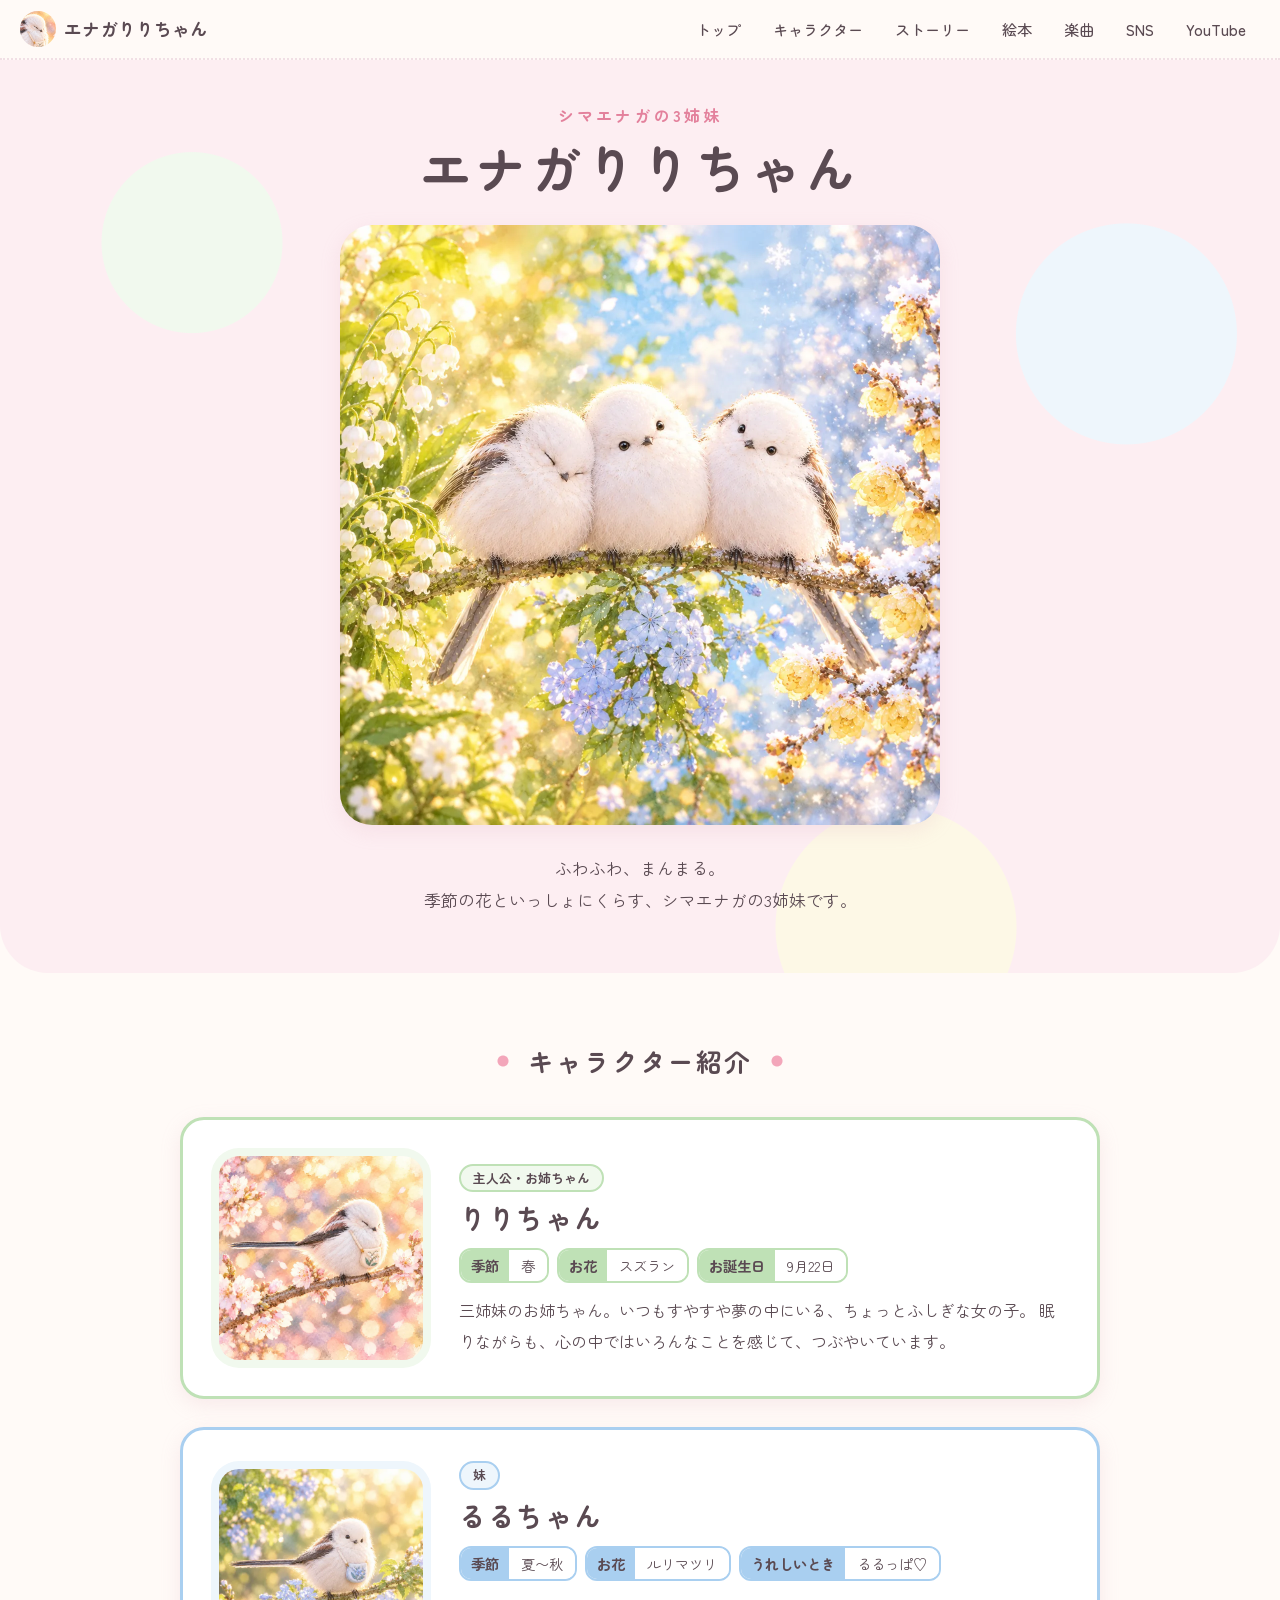
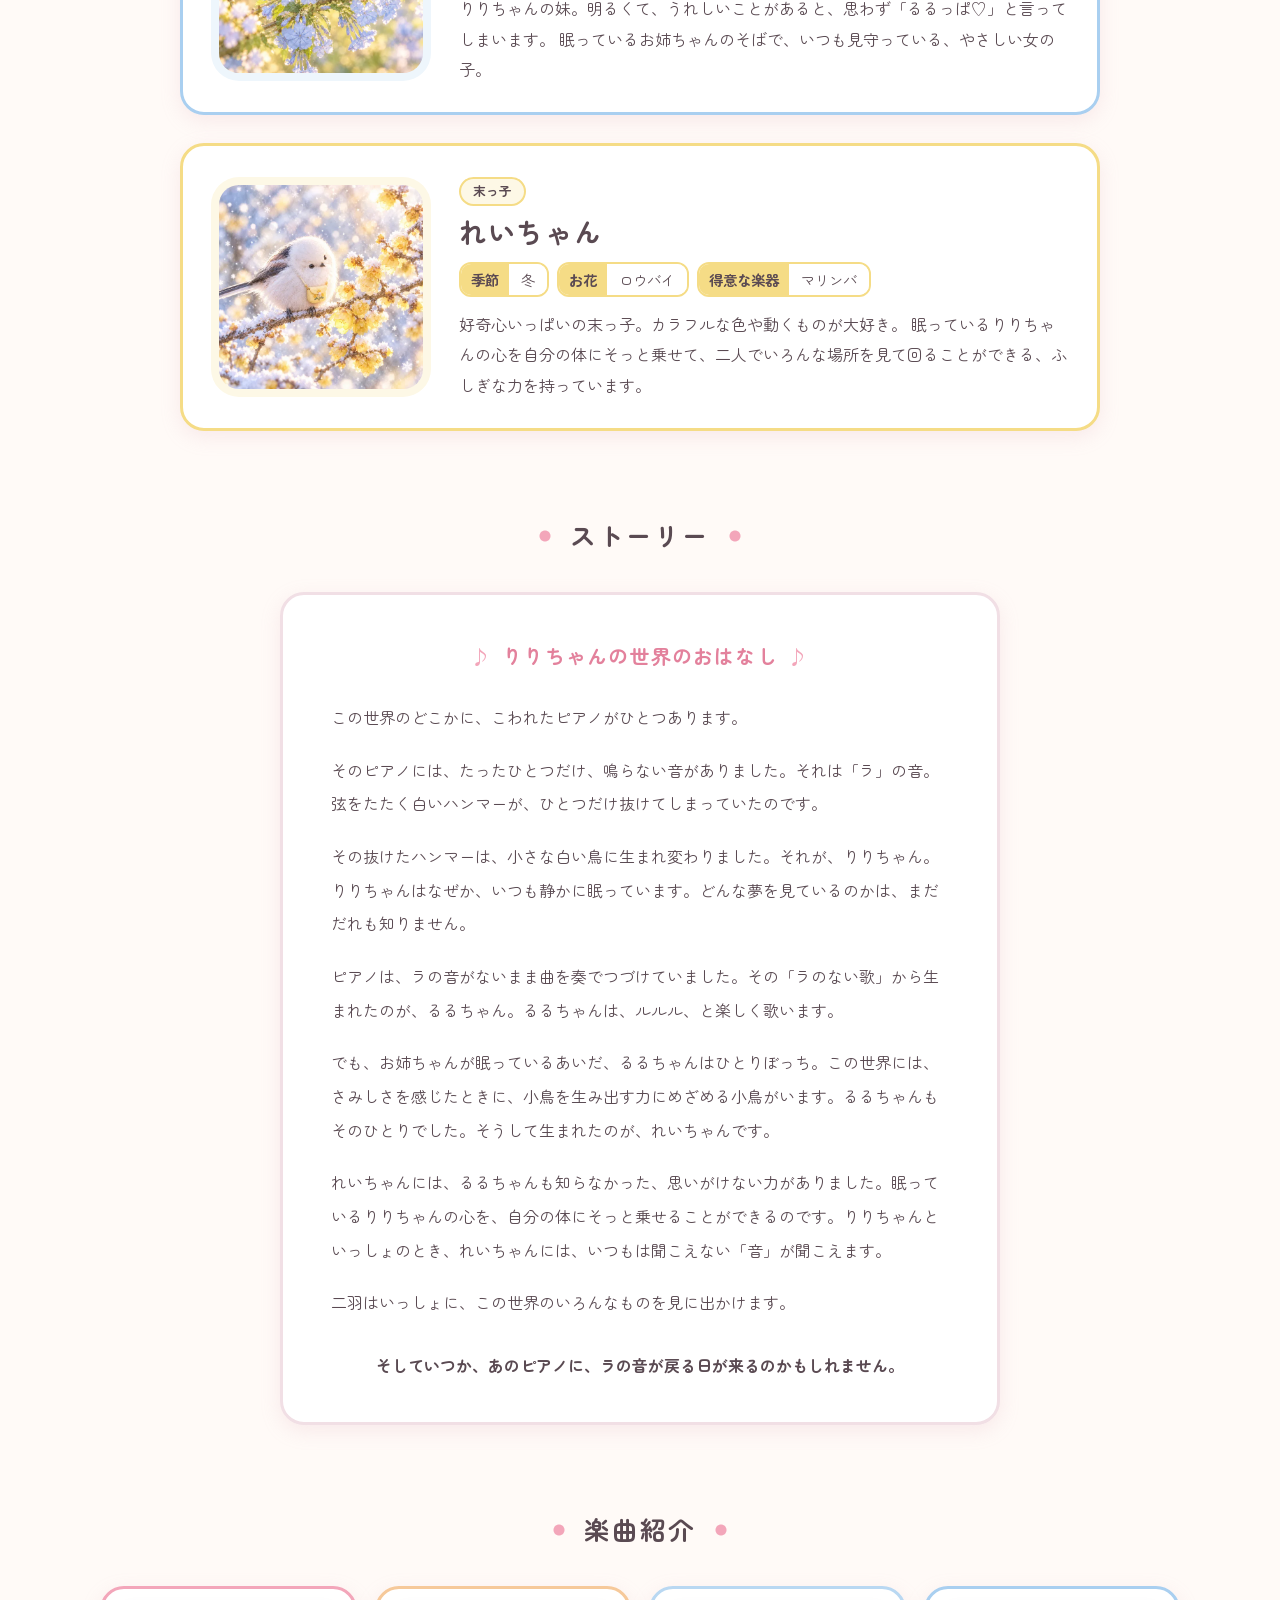
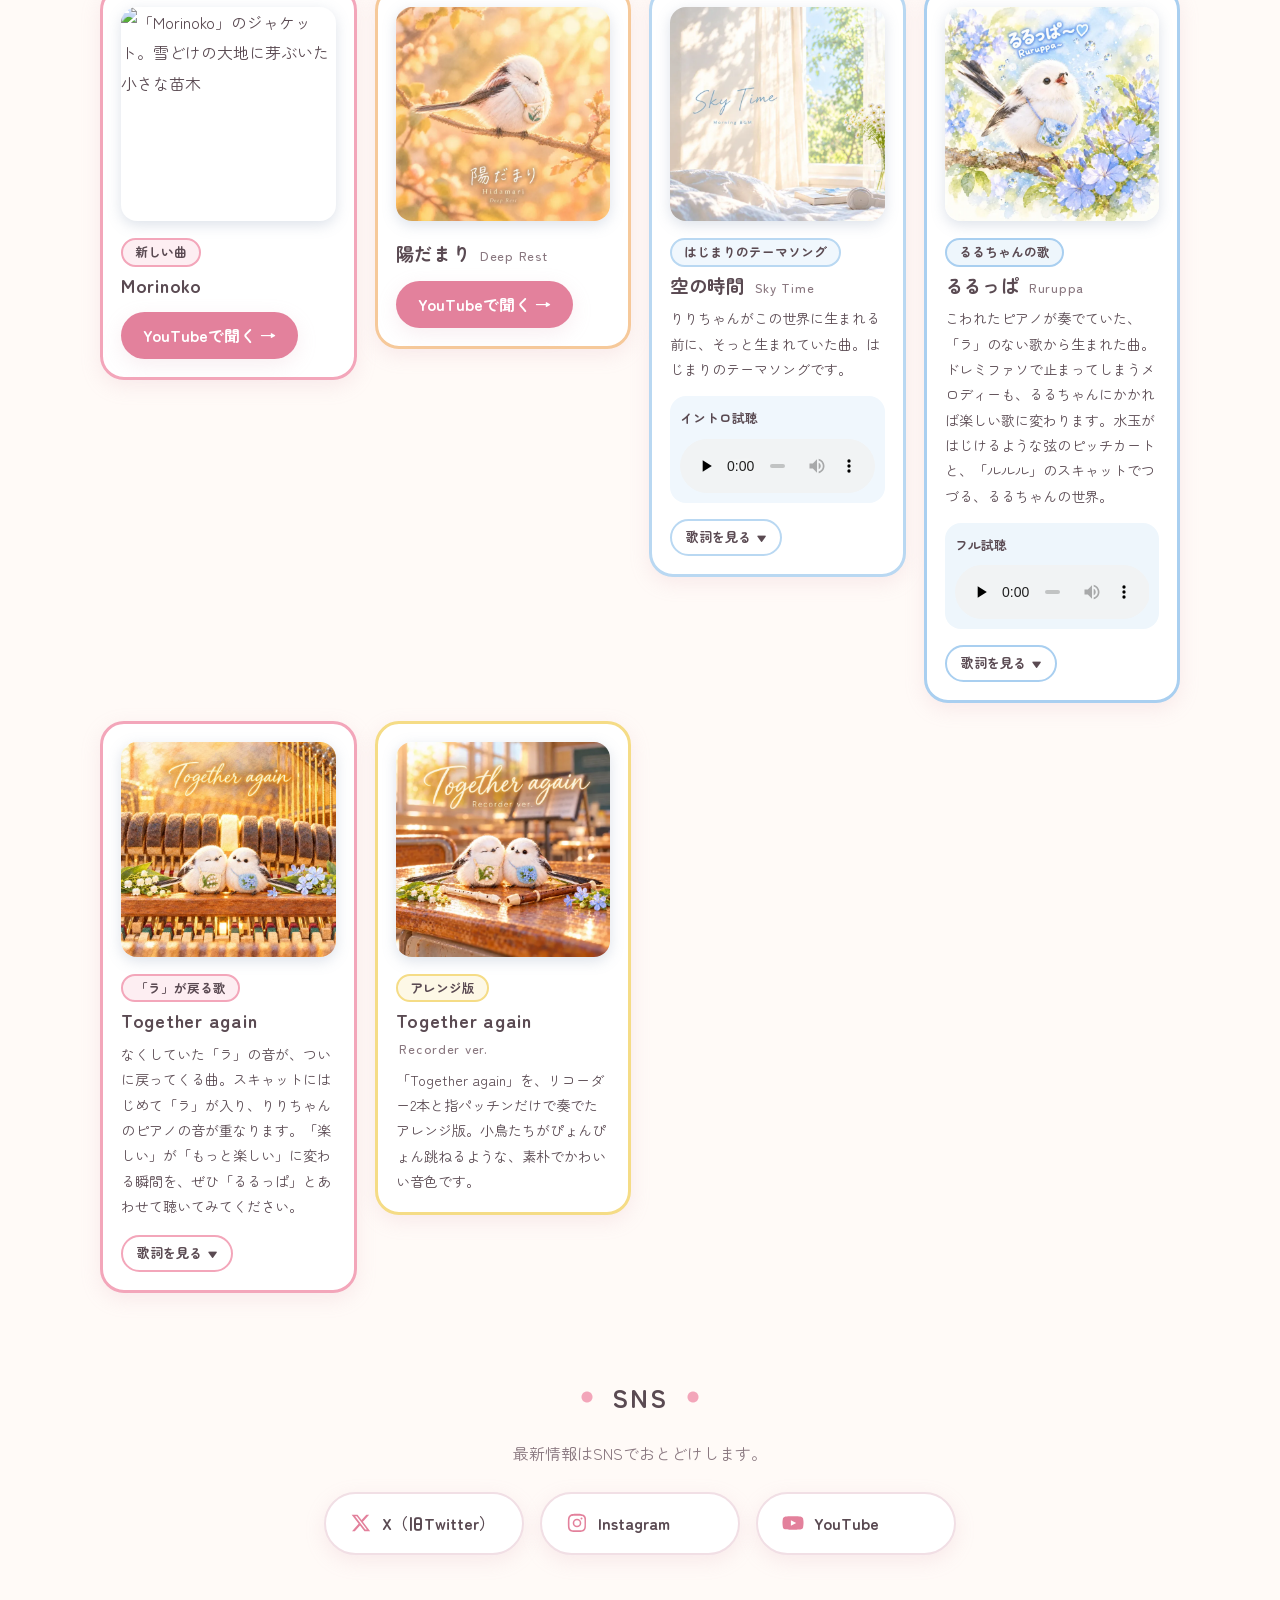
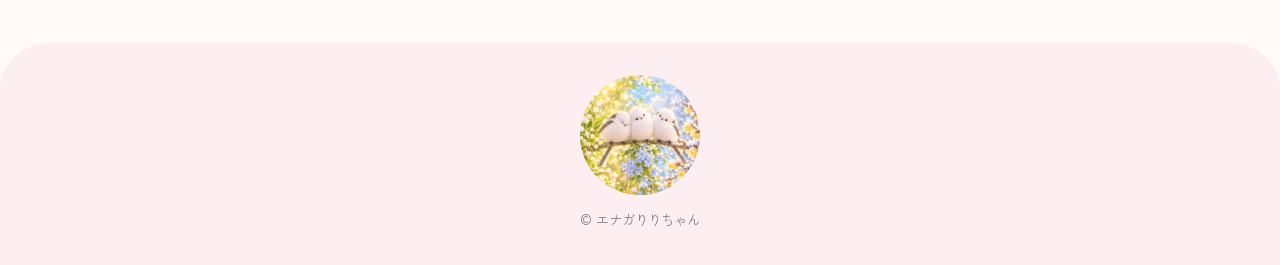
==== commit 8ca82738: "楽曲紹介に Morinoko を追加" ====
--- a/index.html
+++ b/index.html
@@ -147,6 +147,19 @@
       <h2 class="section-title"><span>楽曲紹介</span></h2>
 
       <div class="track-list">
+        <article class="track track--morinoko has-jacket">
+          <div class="track-jacket">
+            <img src="images/jackets/morinoko.jpg" alt="「Morinoko」のジャケット。雪どけの大地に芽ぶいた小さな苗木" width="640" height="640" loading="lazy" decoding="async">
+          </div>
+          <div class="track-body">
+            <p class="track-tag">新しい曲</p>
+            <h3 class="track-title">Morinoko</h3>
+            <p class="track-links">
+              <a class="track-link" href="https://youtu.be/OeVBtRButKU" target="_blank" rel="noopener">YouTubeで聞く →</a>
+            </p>
+          </div>
+        </article>
+
         <article class="track track--hidamari has-jacket">
           <div class="track-jacket">
             <picture>
@@ -155,7 +168,6 @@
             </picture>
           </div>
           <div class="track-body">
-            <p class="track-tag">新しい曲</p>
             <h3 class="track-title">陽だまり <span class="track-sub">Deep Rest</span></h3>
             <p class="track-links">
               <a class="track-link" href="https://www.youtube.com/watch?v=Vtbpf_V0cyQ" target="_blank" rel="noopener">YouTubeで聞く →</a>
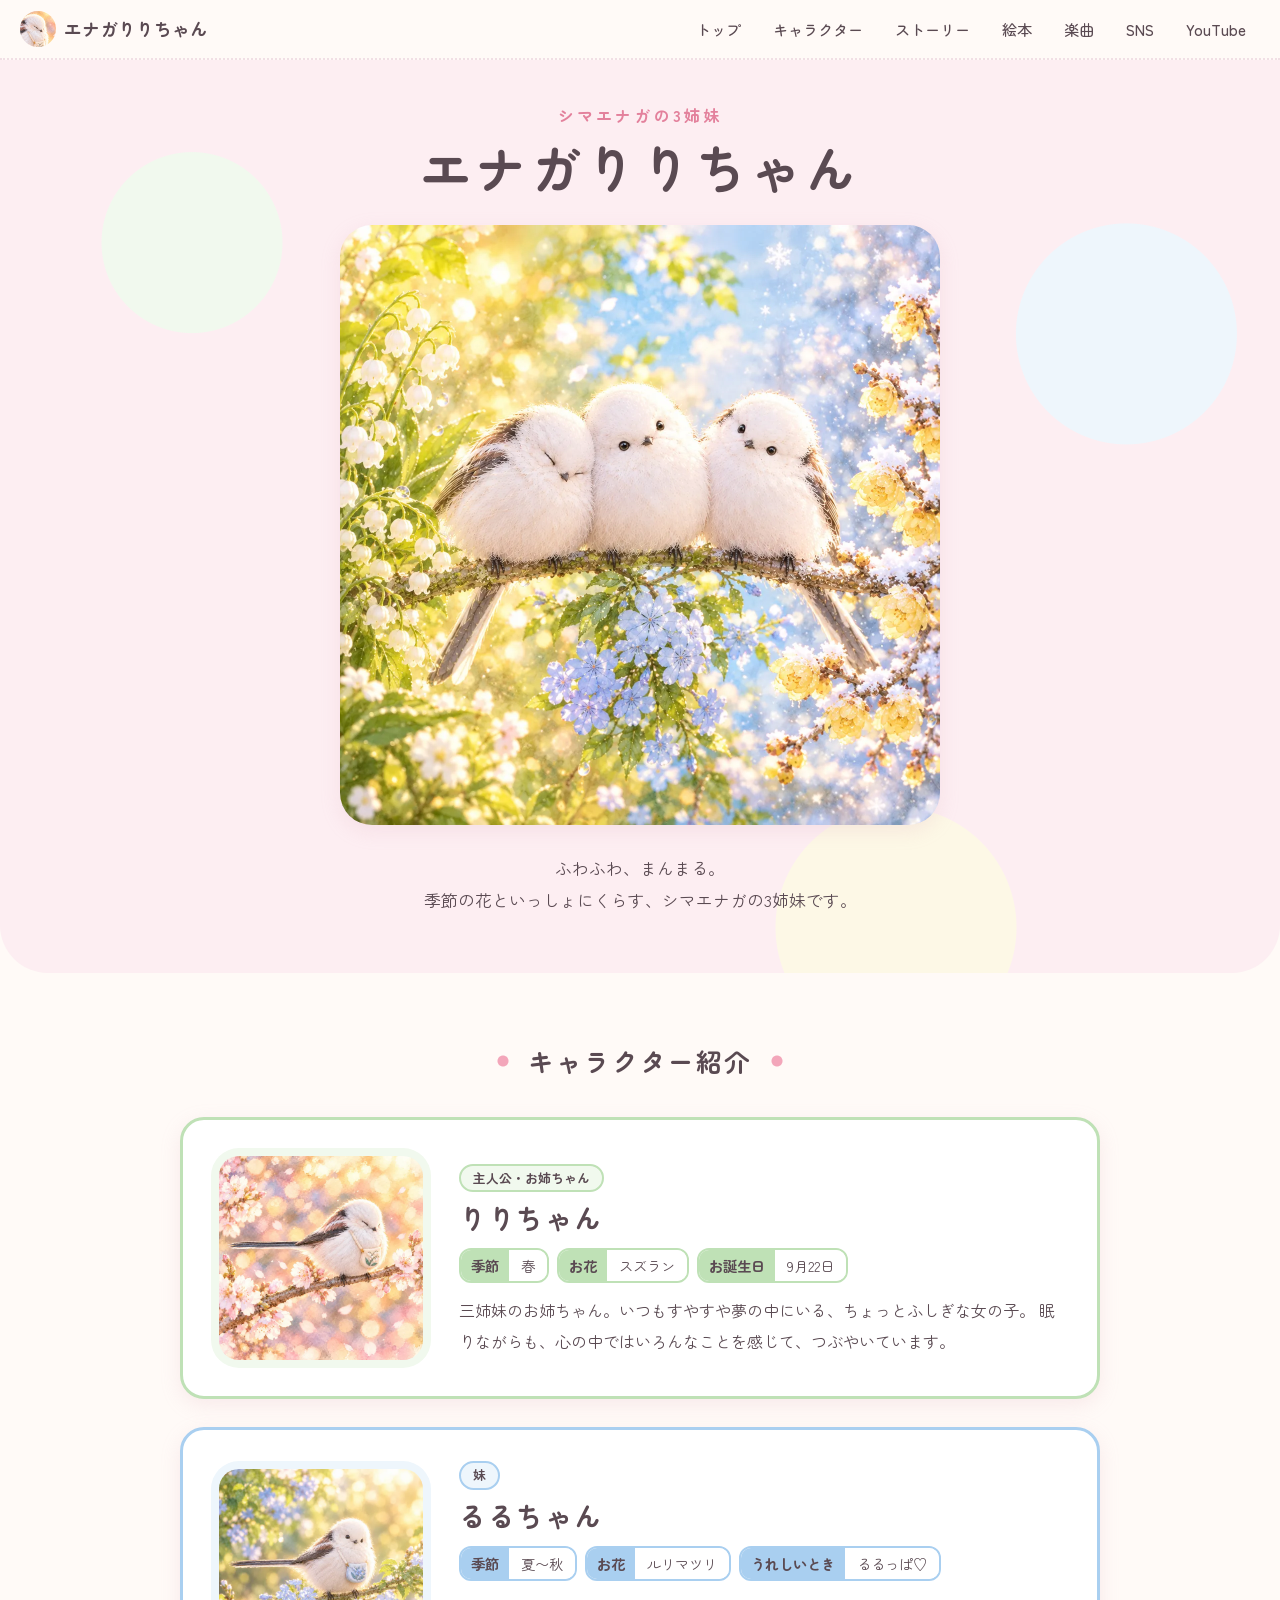
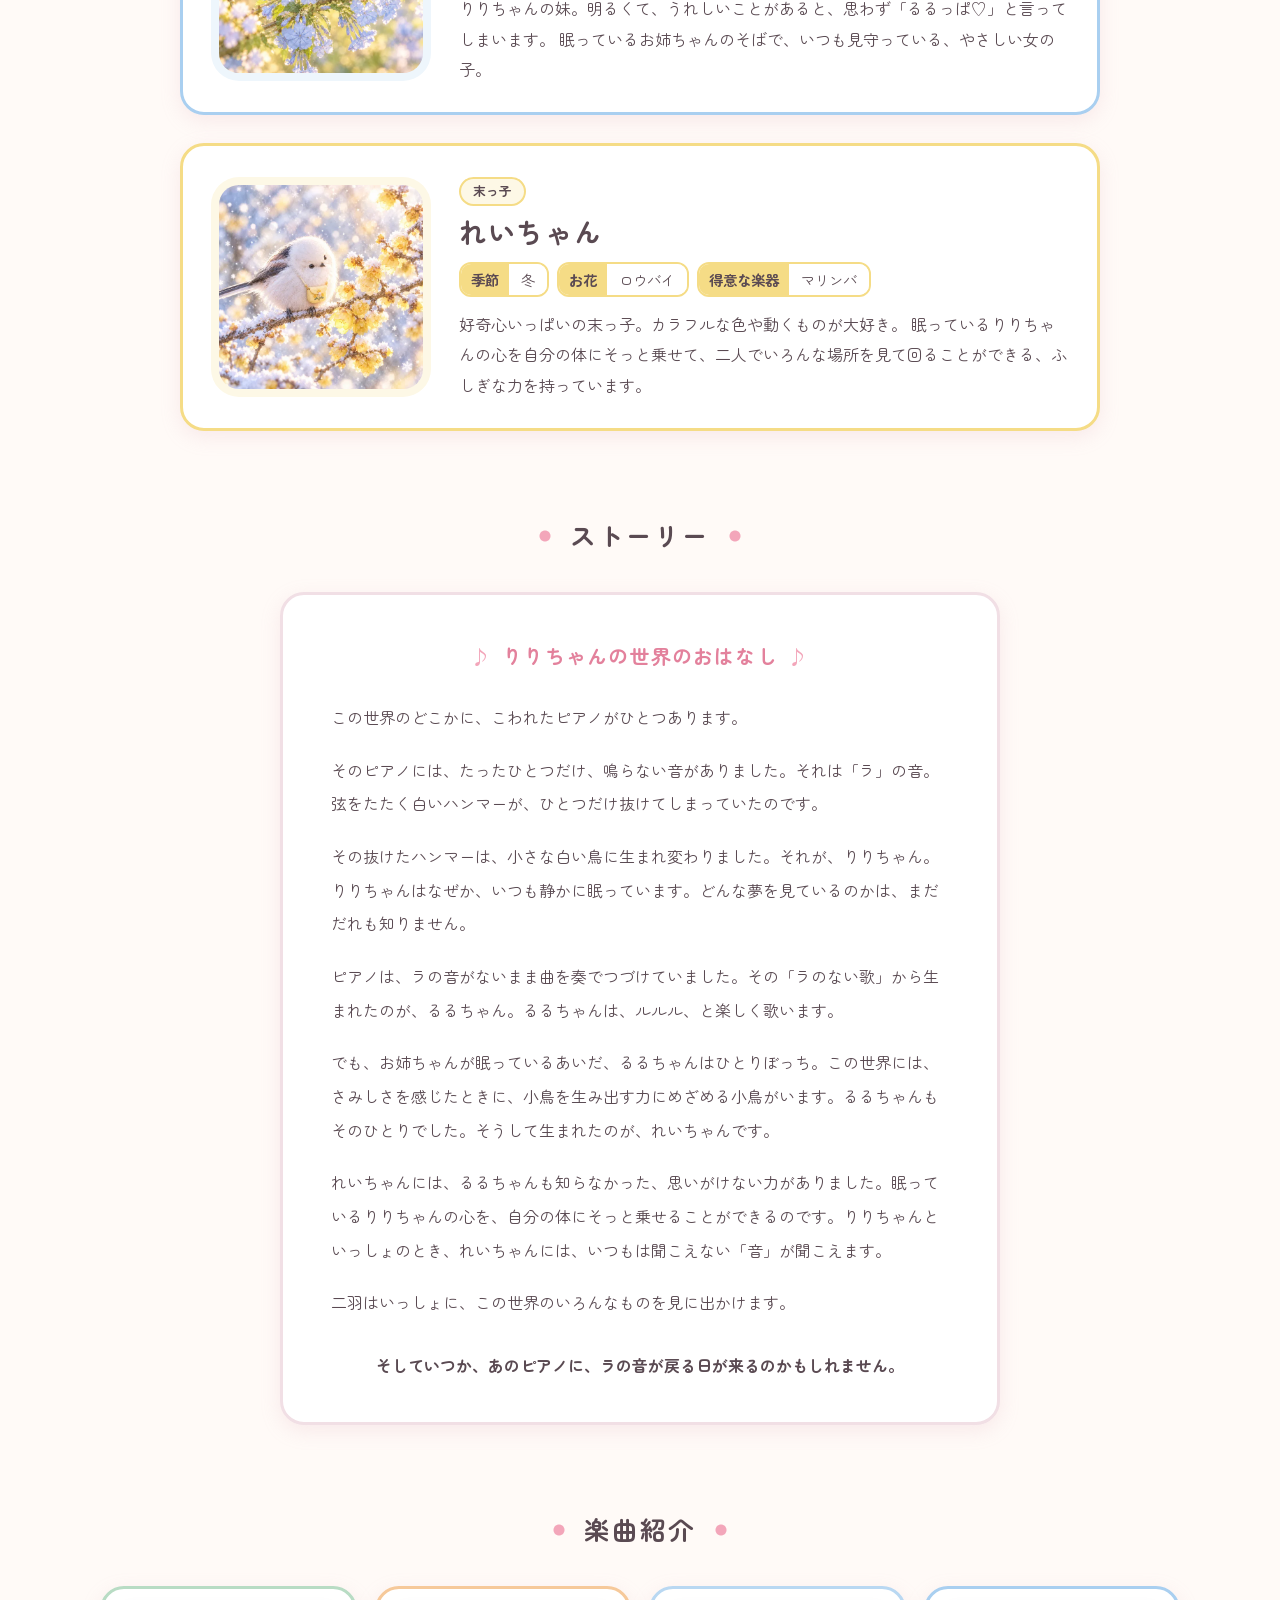
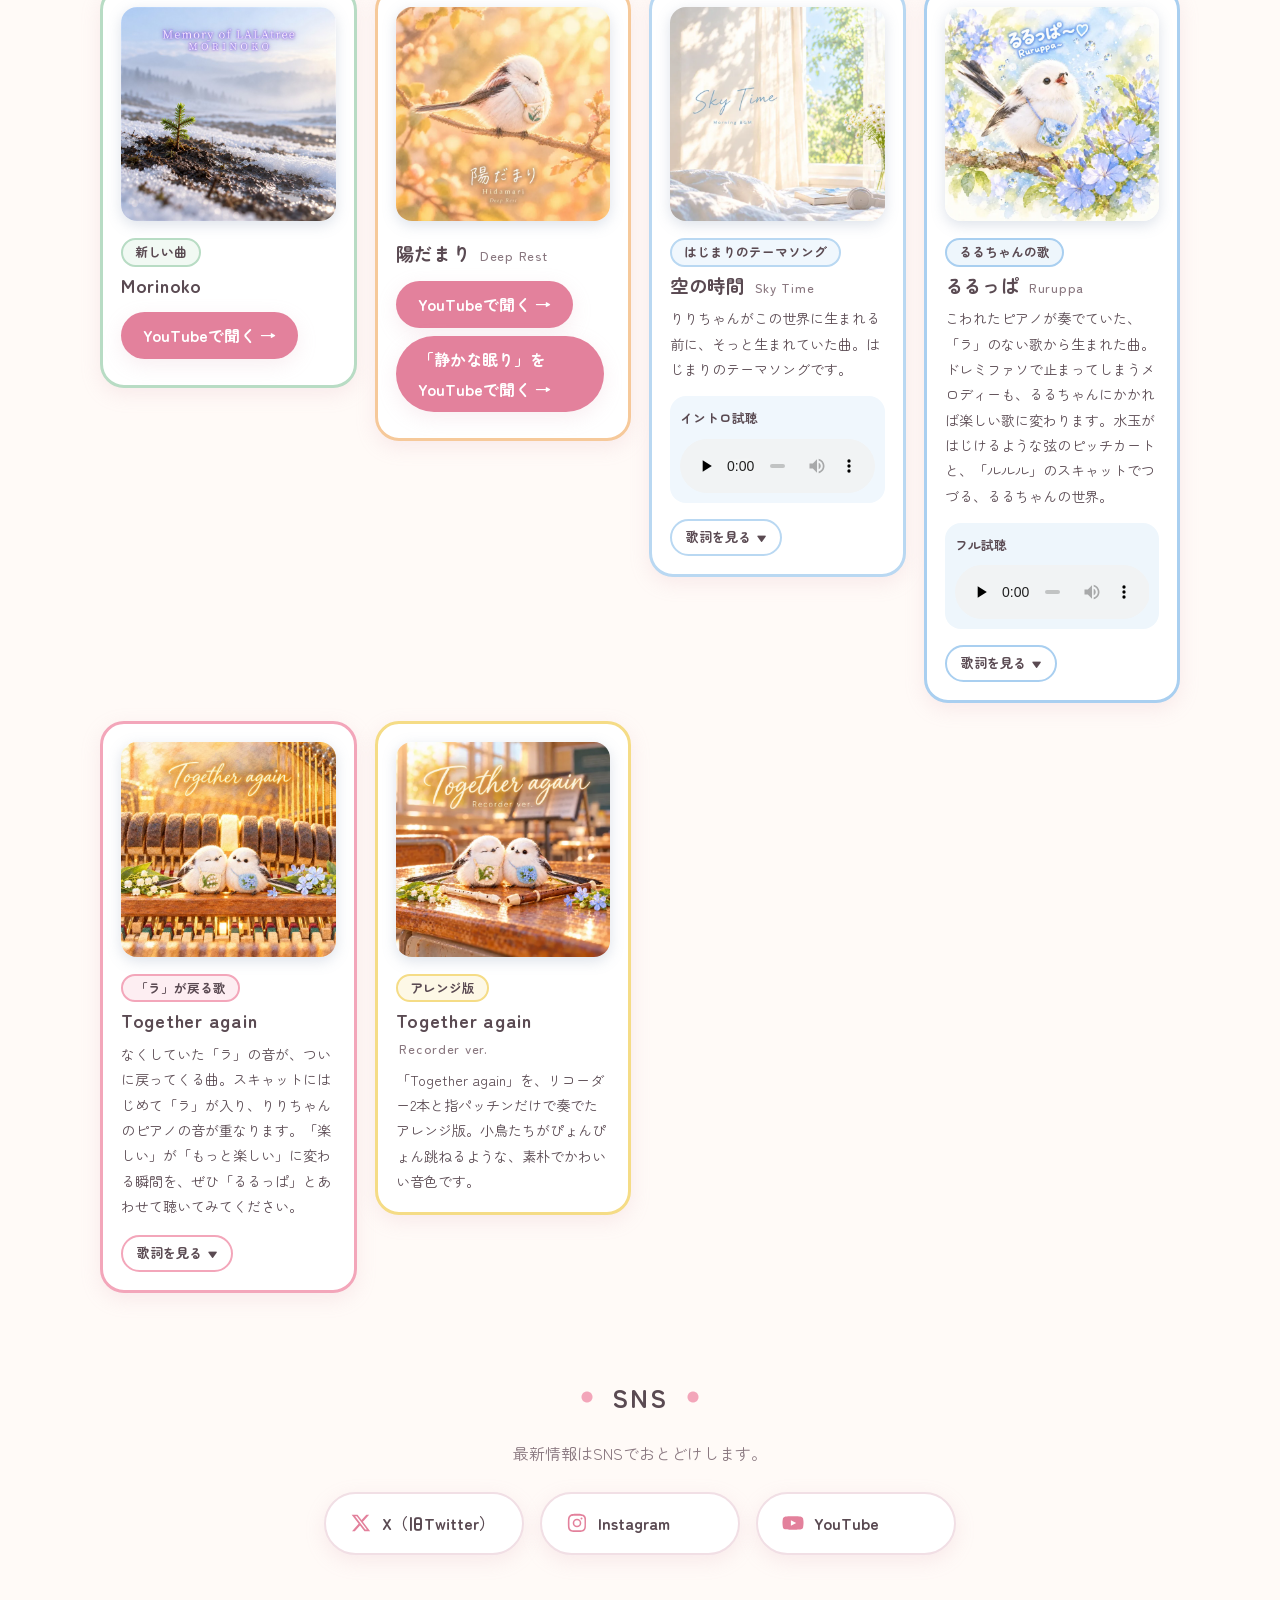
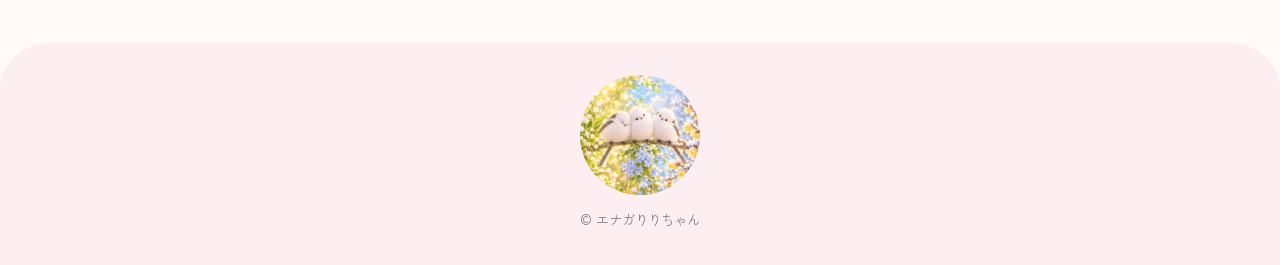
==== commit 17b57d06: "陽だまり「静かな眠り」のリンクを追加し、Morinoko をこれまでの動画へ移動 Co-Authored-By: Claude Sonnet 5.5 <noreply@anthropic.com> C" ====
--- a/index.html
+++ b/index.html
@@ -171,6 +171,7 @@
             <h3 class="track-title">陽だまり <span class="track-sub">Deep Rest</span></h3>
             <p class="track-links">
               <a class="track-link" href="https://www.youtube.com/watch?v=Vtbpf_V0cyQ" target="_blank" rel="noopener">YouTubeで聞く →</a>
+              <a class="track-link" href="https://youtu.be/SRjAAAtLwlQ" target="_blank" rel="noopener">「静かな眠り」をYouTubeで聞く →</a>
             </p>
           </div>
         </article>
--- a/style.css
+++ b/style.css
@@ -324,6 +324,7 @@
 .track--together { --c: var(--pink); --c-bg: var(--bg-soft); }
 .track--birdsong { --c: var(--rei); --c-bg: var(--rei-bg); }
 .track--hidamari { --c: #f6c99a; --c-bg: #fff4e8; }
+.track--morinoko { --c: #b8dcc4; --c-bg: #f1f9f3; }
 
 .track-tag {
   display: inline-block;
@@ -1641,6 +1642,7 @@
 
 .track-link {
   display: inline-block;
+  margin: 0 6px 8px 0;
   padding: 8px 22px;
   font-weight: 700;
   color: var(--white);
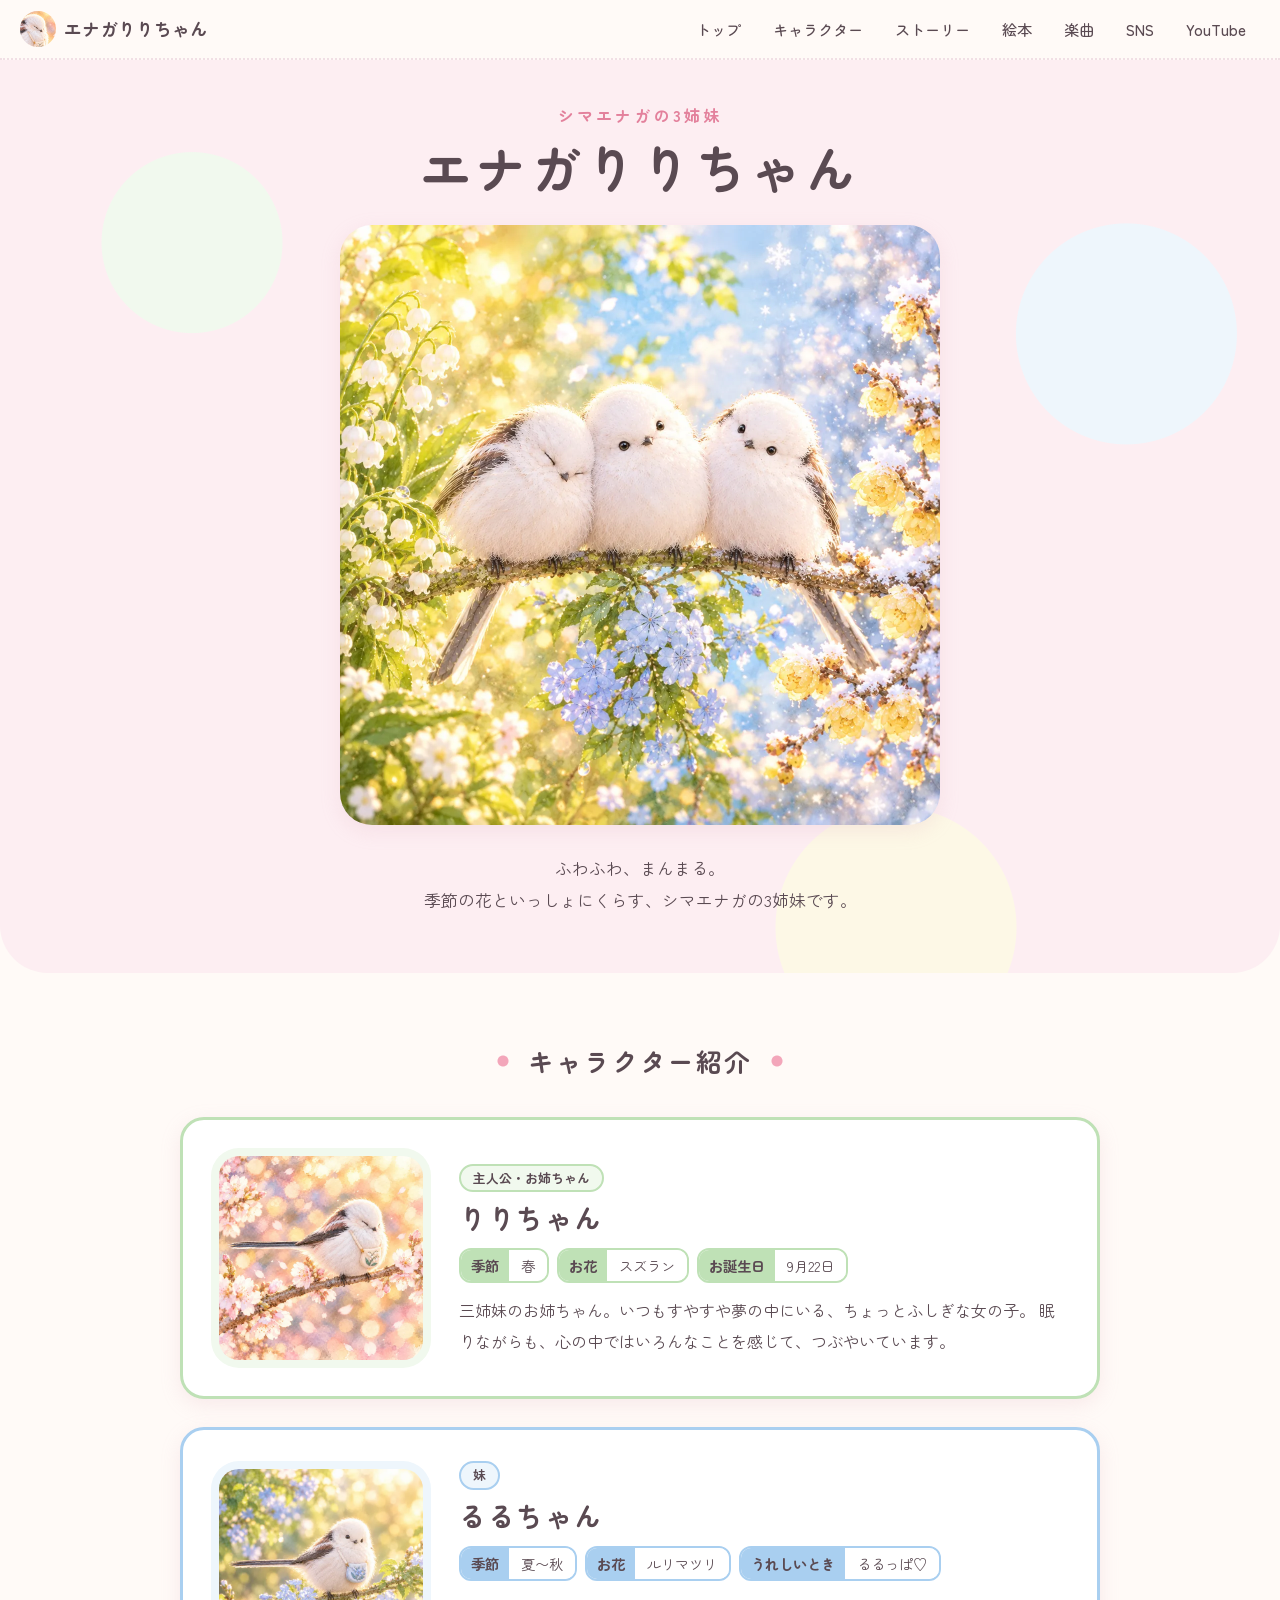
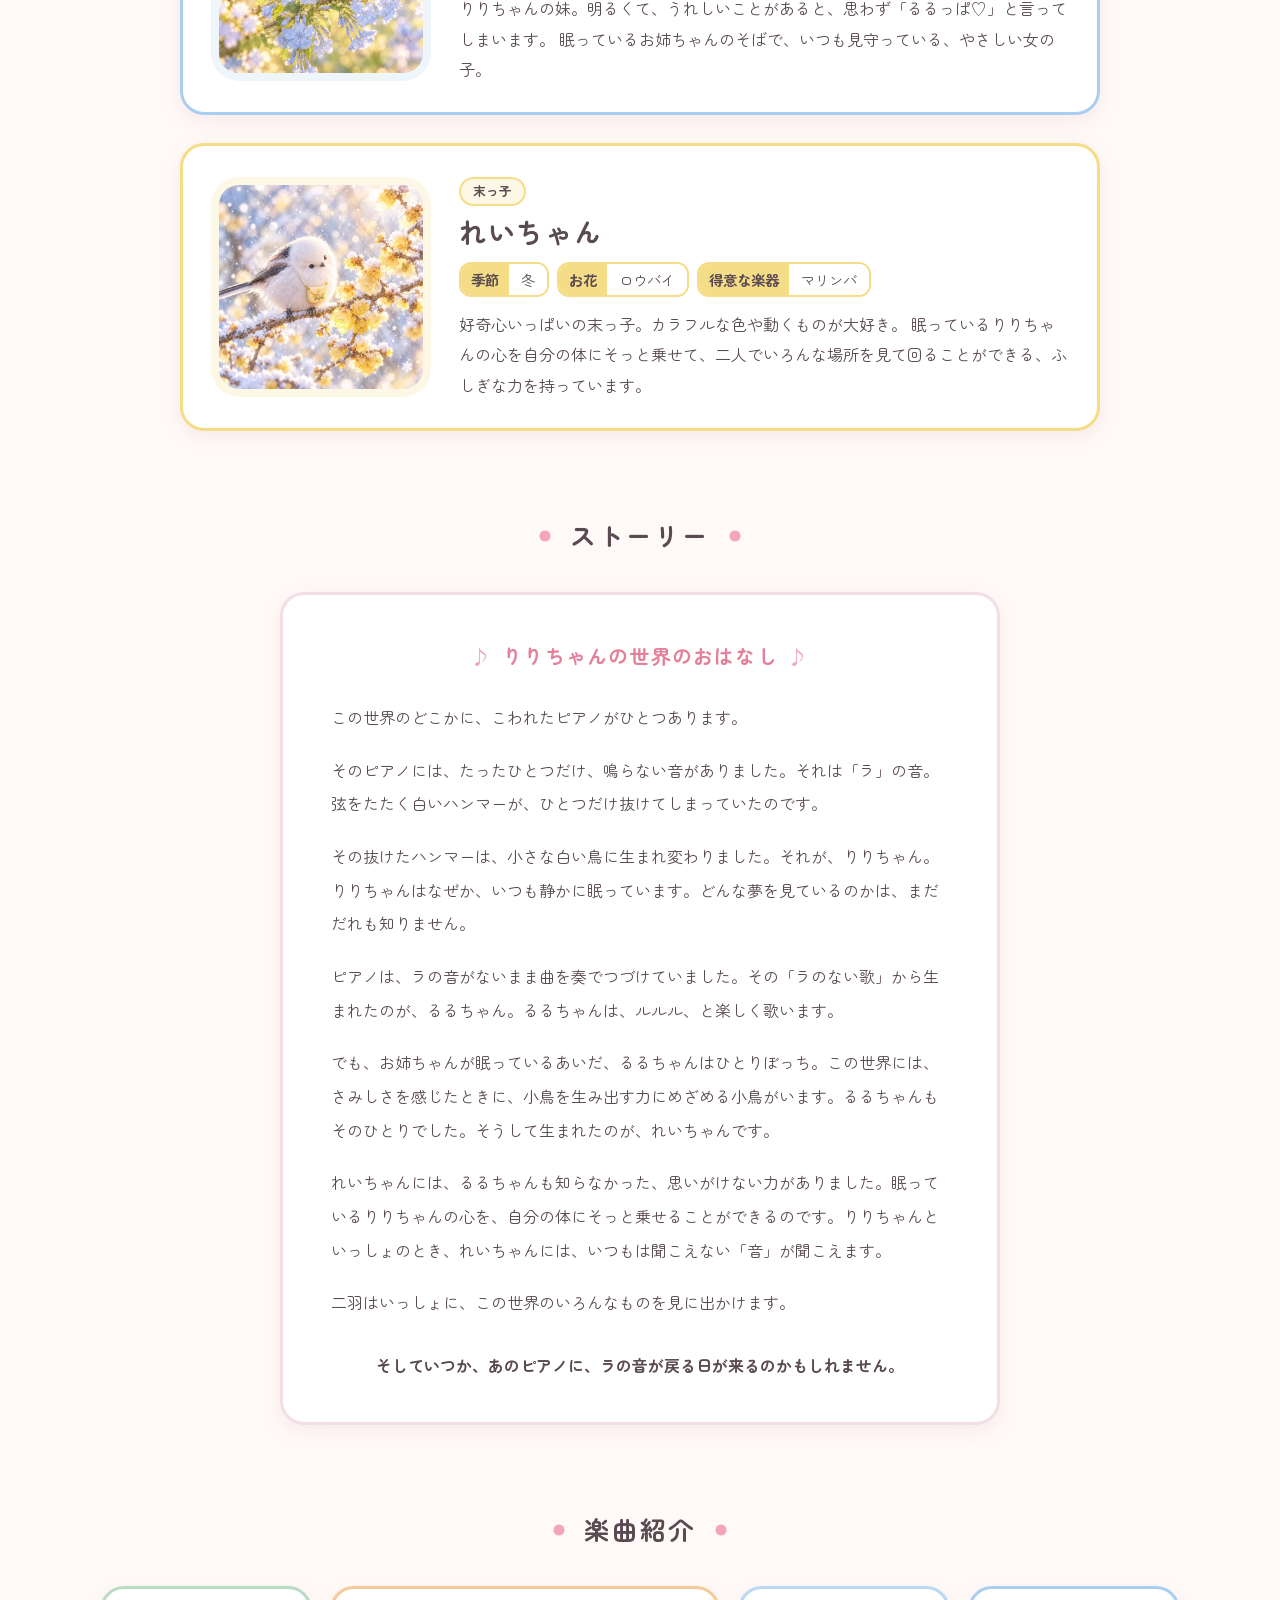
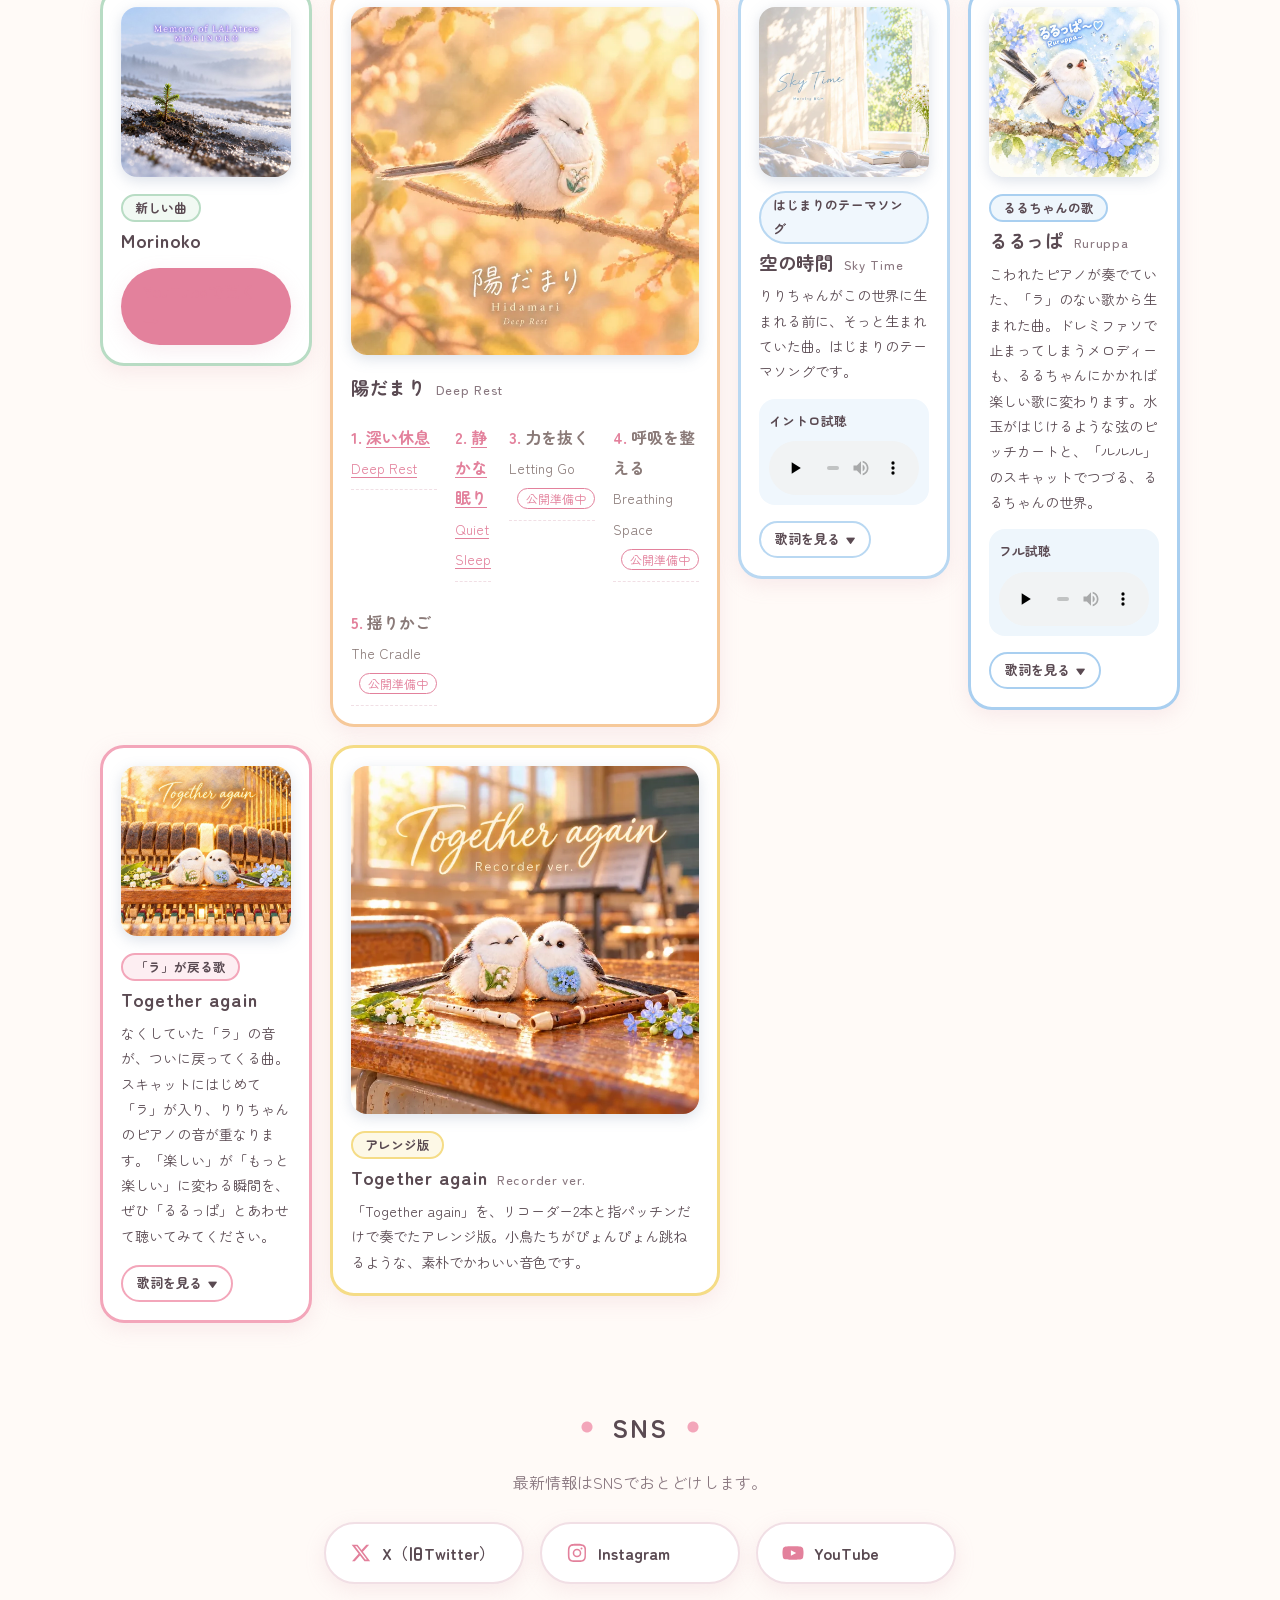
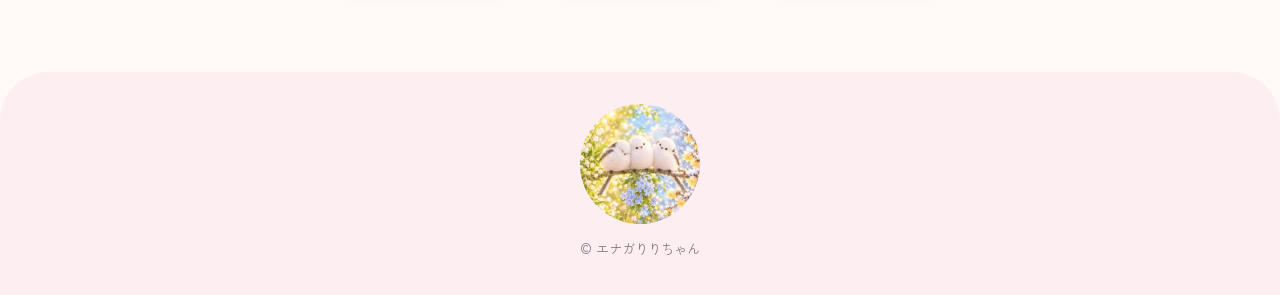
==== commit 1cf46e0a: "YouTubeの最新を Morinoko に戻し、陽だまり5曲の曲名リンクを追加 Co-Authored-By: Claude Sonnet 5.5 <noreply@anthropic.com> C" ====
--- a/index.html
+++ b/index.html
@@ -169,10 +169,13 @@
           </div>
           <div class="track-body">
             <h3 class="track-title">陽だまり <span class="track-sub">Deep Rest</span></h3>
-            <p class="track-links">
-              <a class="track-link" href="https://www.youtube.com/watch?v=Vtbpf_V0cyQ" target="_blank" rel="noopener">YouTubeで聞く →</a>
-              <a class="track-link" href="https://youtu.be/SRjAAAtLwlQ" target="_blank" rel="noopener">「静かな眠り」をYouTubeで聞く →</a>
-            </p>
+            <ol class="track-list">
+              <li><a href="https://www.youtube.com/watch?v=Vtbpf_V0cyQ" target="_blank" rel="noopener">深い休息 <span class="track-list-en">Deep Rest</span></a></li>
+              <li><a href="https://youtu.be/SRjAAAtLwlQ" target="_blank" rel="noopener">静かな眠り <span class="track-list-en">Quiet Sleep</span></a></li>
+              <li class="is-soon">力を抜く <span class="track-list-en">Letting Go</span><span class="track-list-soon">公開準備中</span></li>
+              <li class="is-soon">呼吸を整える <span class="track-list-en">Breathing Space</span><span class="track-list-soon">公開準備中</span></li>
+              <li class="is-soon">揺りかご <span class="track-list-en">The Cradle</span><span class="track-list-soon">公開準備中</span></li>
+            </ol>
           </div>
         </article>
 
--- a/style.css
+++ b/style.css
@@ -1642,7 +1642,6 @@
 
 .track-link {
   display: inline-block;
-  margin: 0 6px 8px 0;
   padding: 8px 22px;
   font-weight: 700;
   color: var(--white);
@@ -1658,3 +1657,50 @@
   transform: translateY(-2px);
   background: #d86e8b;
 }
+
+/* 曲名リンクのリスト（陽だまり） */
+.track-list {
+  margin: 14px 0 0;
+  padding: 0;
+  list-style: none;
+  counter-reset: track;
+}
+
+.track-list li {
+  counter-increment: track;
+  padding: 7px 0;
+  border-bottom: 1px dashed var(--line);
+  font-weight: 700;
+}
+
+.track-list li::before {
+  content: counter(track) ". ";
+  color: var(--pink-deep);
+}
+
+.track-list a {
+  color: var(--pink-deep);
+  text-decoration: underline;
+  text-underline-offset: 3px;
+}
+
+.track-list-en {
+  font-size: 0.85em;
+  font-weight: 400;
+  color: var(--text-sub, inherit);
+}
+
+.track-list-soon {
+  margin-left: 8px;
+  padding: 1px 8px;
+  font-size: 0.75em;
+  font-weight: 400;
+  color: var(--pink-deep);
+  border: 1px solid var(--pink-deep);
+  border-radius: 999px;
+  white-space: nowrap;
+}
+
+.track-list li.is-soon {
+  color: #8a7a78;
+}
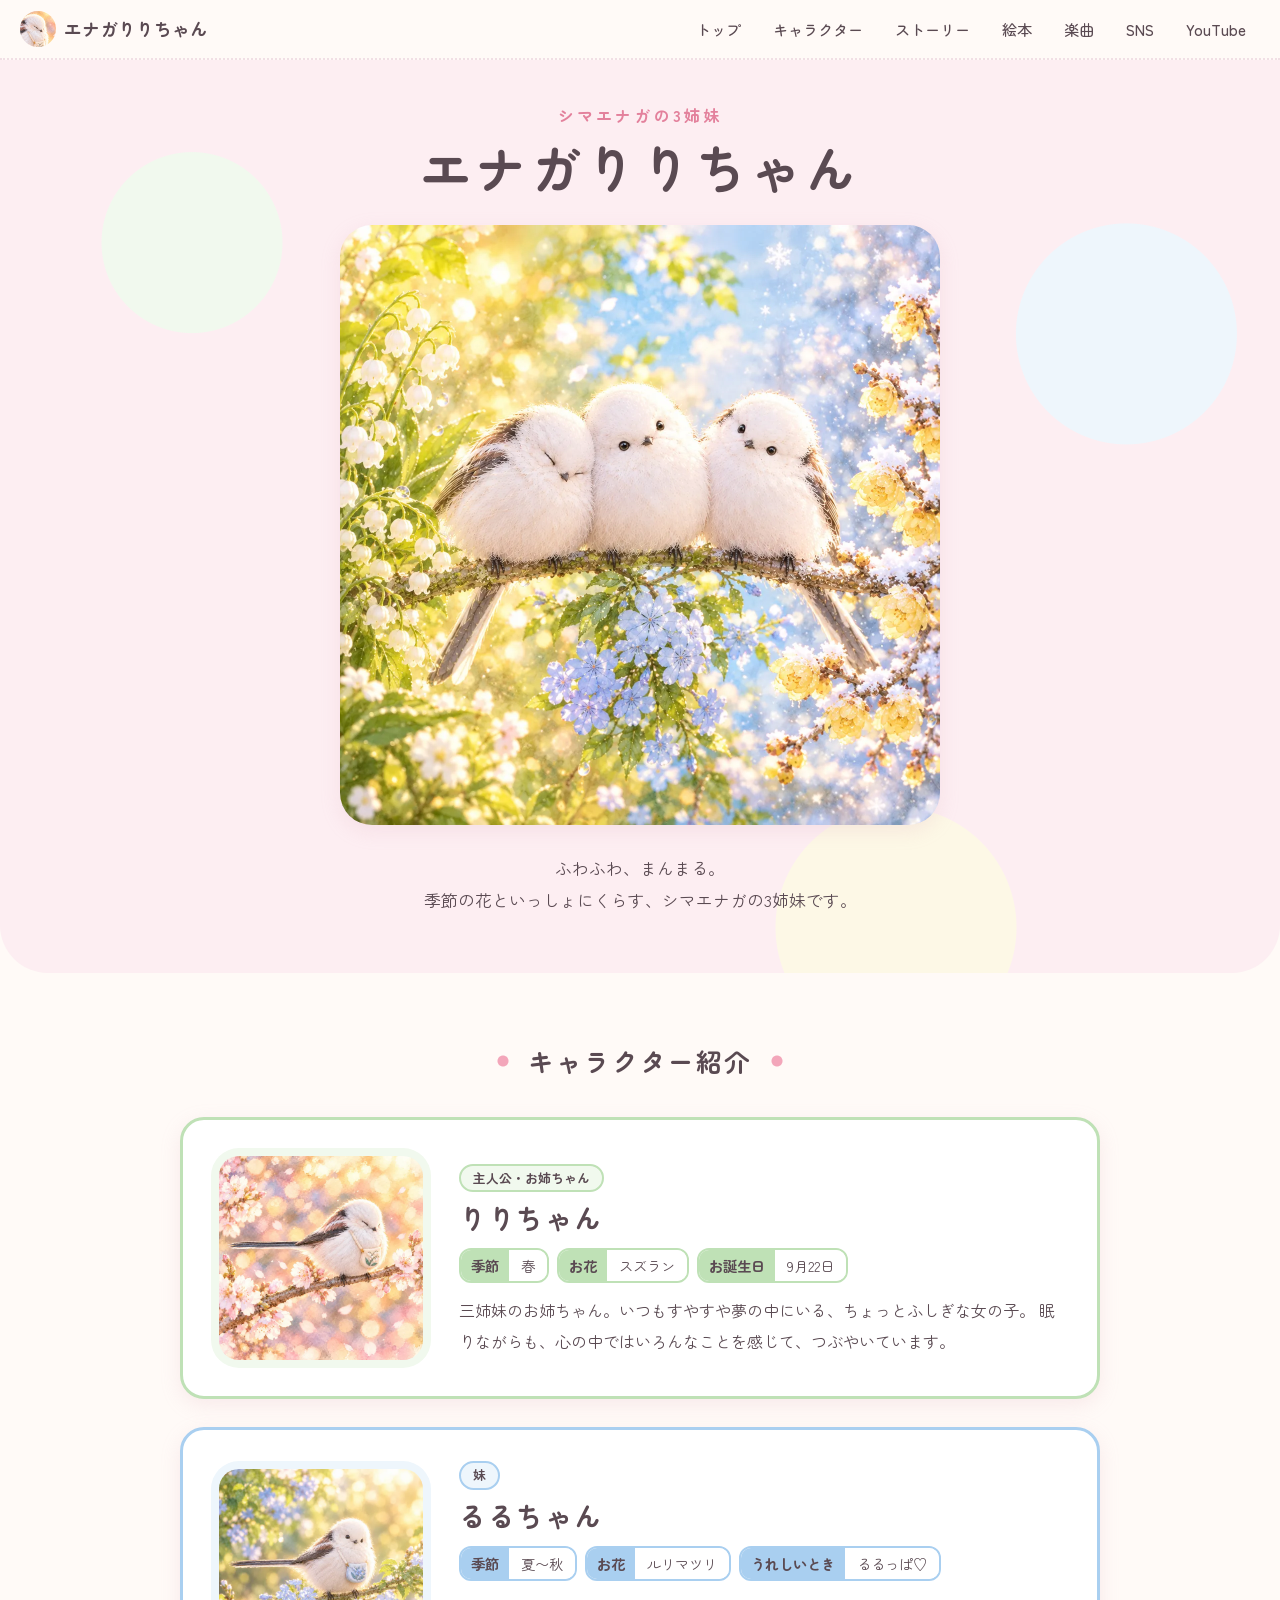
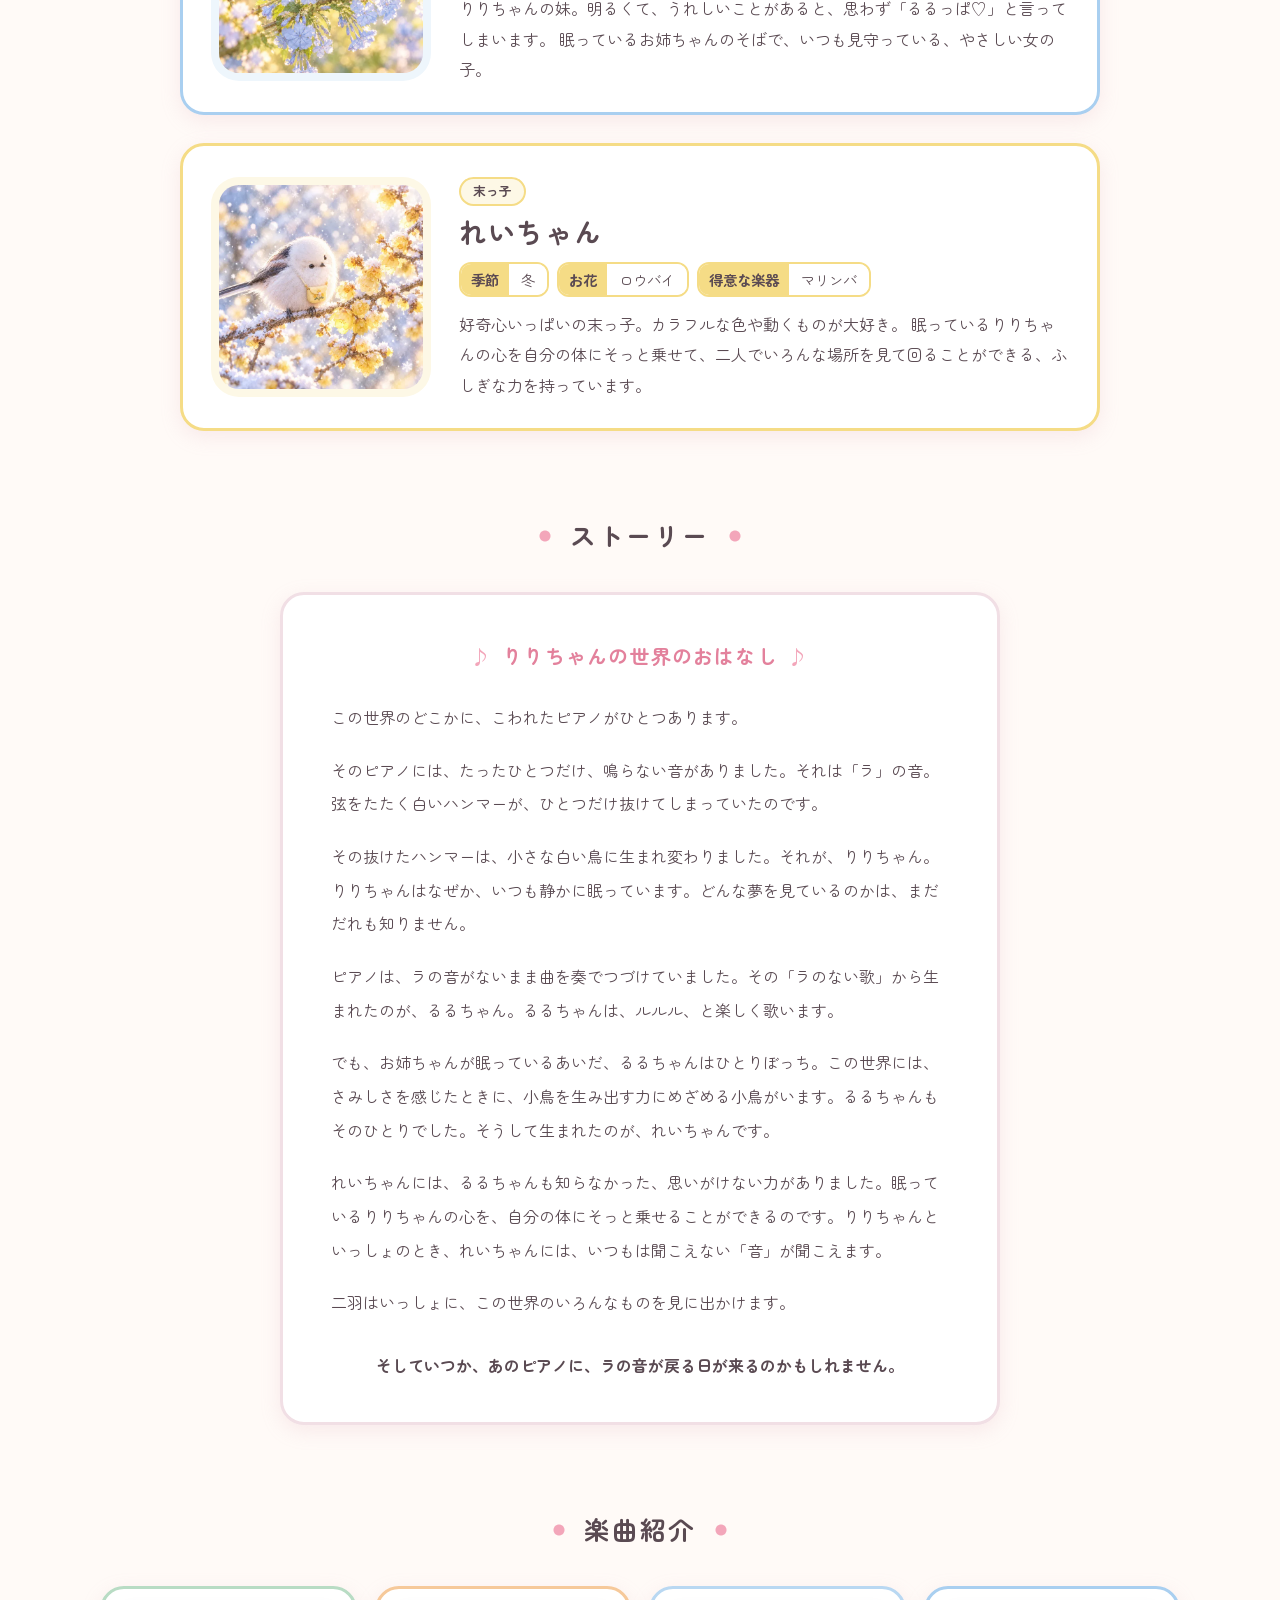
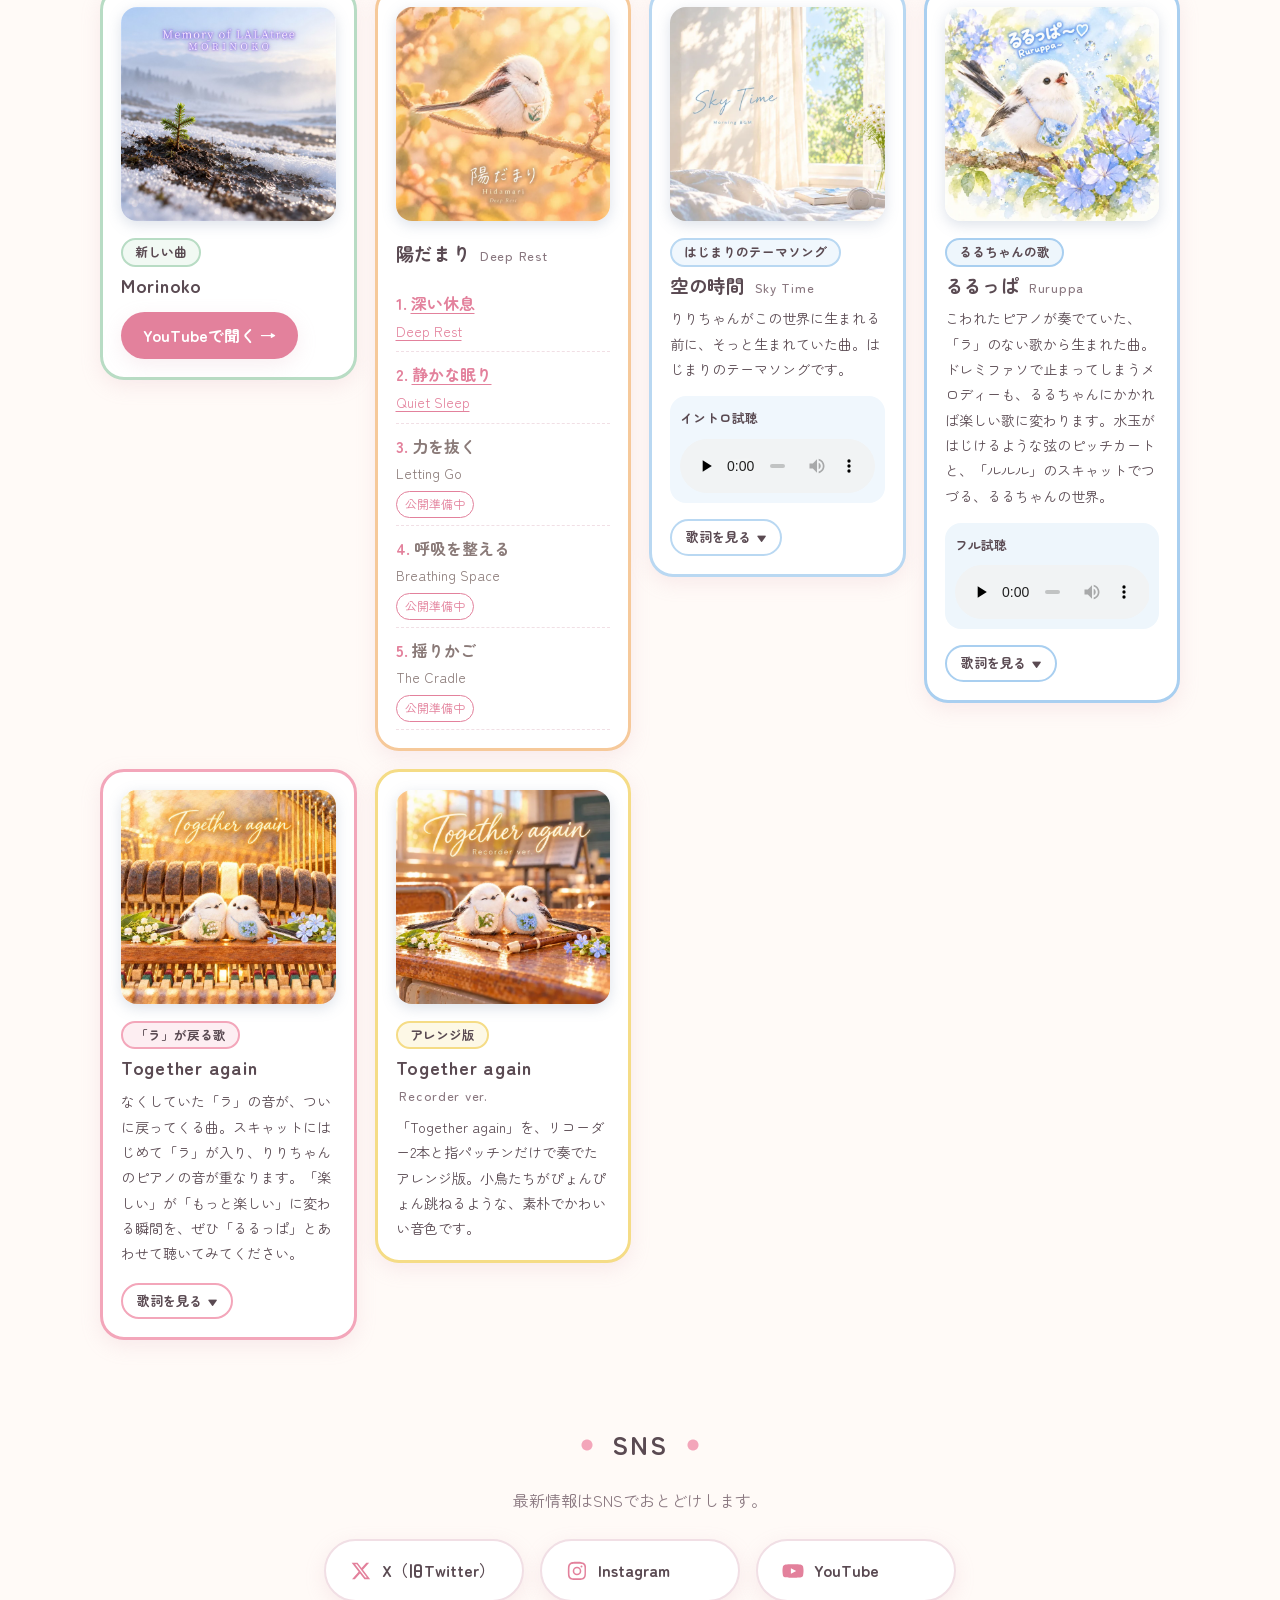
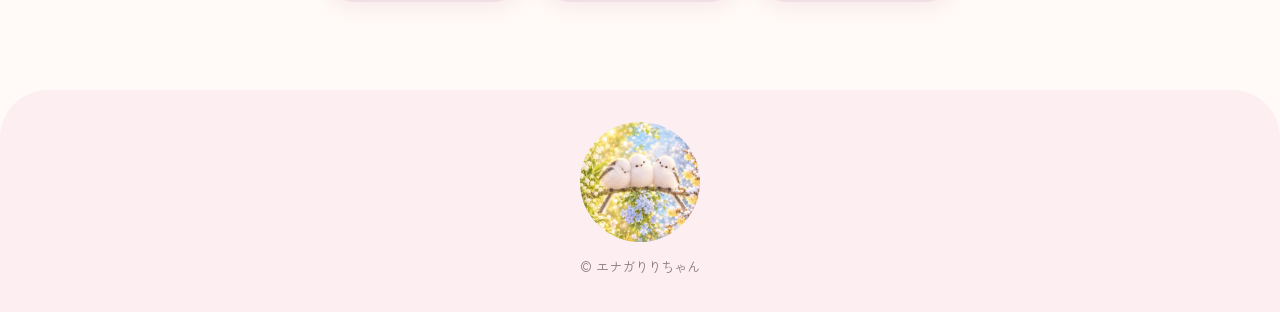
==== commit d4fe5eea: "陽だまりのリストのクラス名を変更し、Morinokoボタンとジャケットの崩れを修正 Co-Authored-By: Claude Sonnet 5.5 <noreply@anthropic.com> " ====
--- a/index.html
+++ b/index.html
@@ -169,12 +169,12 @@
           </div>
           <div class="track-body">
             <h3 class="track-title">陽だまり <span class="track-sub">Deep Rest</span></h3>
-            <ol class="track-list">
-              <li><a href="https://www.youtube.com/watch?v=Vtbpf_V0cyQ" target="_blank" rel="noopener">深い休息 <span class="track-list-en">Deep Rest</span></a></li>
-              <li><a href="https://youtu.be/SRjAAAtLwlQ" target="_blank" rel="noopener">静かな眠り <span class="track-list-en">Quiet Sleep</span></a></li>
-              <li class="is-soon">力を抜く <span class="track-list-en">Letting Go</span><span class="track-list-soon">公開準備中</span></li>
-              <li class="is-soon">呼吸を整える <span class="track-list-en">Breathing Space</span><span class="track-list-soon">公開準備中</span></li>
-              <li class="is-soon">揺りかご <span class="track-list-en">The Cradle</span><span class="track-list-soon">公開準備中</span></li>
+            <ol class="song-list">
+              <li><a href="https://www.youtube.com/watch?v=Vtbpf_V0cyQ" target="_blank" rel="noopener">深い休息 <span class="song-list-en">Deep Rest</span></a></li>
+              <li><a href="https://youtu.be/SRjAAAtLwlQ" target="_blank" rel="noopener">静かな眠り <span class="song-list-en">Quiet Sleep</span></a></li>
+              <li class="is-soon">力を抜く <span class="song-list-en">Letting Go</span><span class="song-list-soon">公開準備中</span></li>
+              <li class="is-soon">呼吸を整える <span class="song-list-en">Breathing Space</span><span class="song-list-soon">公開準備中</span></li>
+              <li class="is-soon">揺りかご <span class="song-list-en">The Cradle</span><span class="song-list-soon">公開準備中</span></li>
             </ol>
           </div>
         </article>
--- a/style.css
+++ b/style.css
@@ -1659,39 +1659,41 @@
 }
 
 /* 曲名リンクのリスト（陽だまり） */
-.track-list {
+.song-list {
   margin: 14px 0 0;
   padding: 0;
   list-style: none;
   counter-reset: track;
 }
 
-.track-list li {
+.song-list li {
   counter-increment: track;
   padding: 7px 0;
   border-bottom: 1px dashed var(--line);
   font-weight: 700;
 }
 
-.track-list li::before {
+.song-list li::before {
   content: counter(track) ". ";
   color: var(--pink-deep);
 }
 
-.track-list a {
+.song-list a {
   color: var(--pink-deep);
   text-decoration: underline;
   text-underline-offset: 3px;
 }
 
-.track-list-en {
+.song-list-en {
+  display: block;
   font-size: 0.85em;
   font-weight: 400;
   color: var(--text-sub, inherit);
 }
 
-.track-list-soon {
-  margin-left: 8px;
+.song-list-soon {
+  display: inline-block;
+  margin-top: 4px;
   padding: 1px 8px;
   font-size: 0.75em;
   font-weight: 400;
@@ -1701,6 +1703,6 @@
   white-space: nowrap;
 }
 
-.track-list li.is-soon {
+.song-list li.is-soon {
   color: #8a7a78;
 }
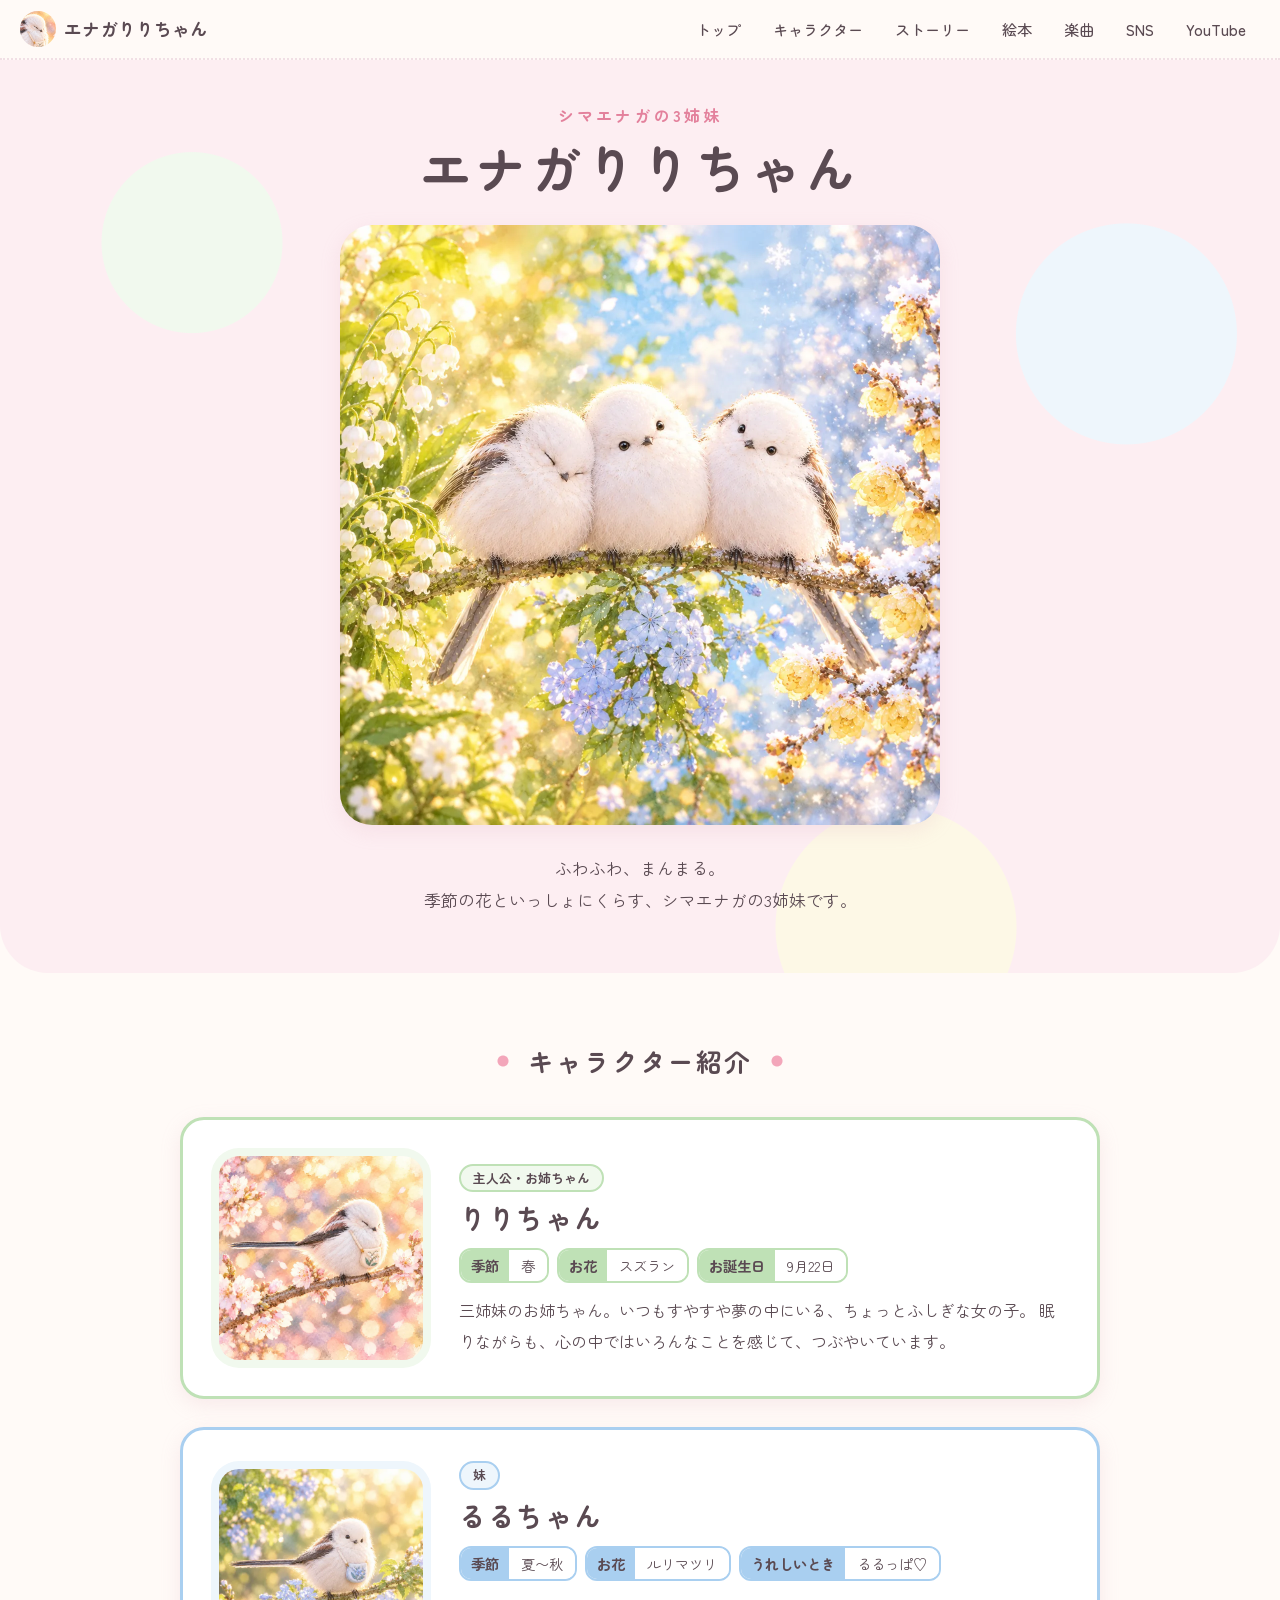
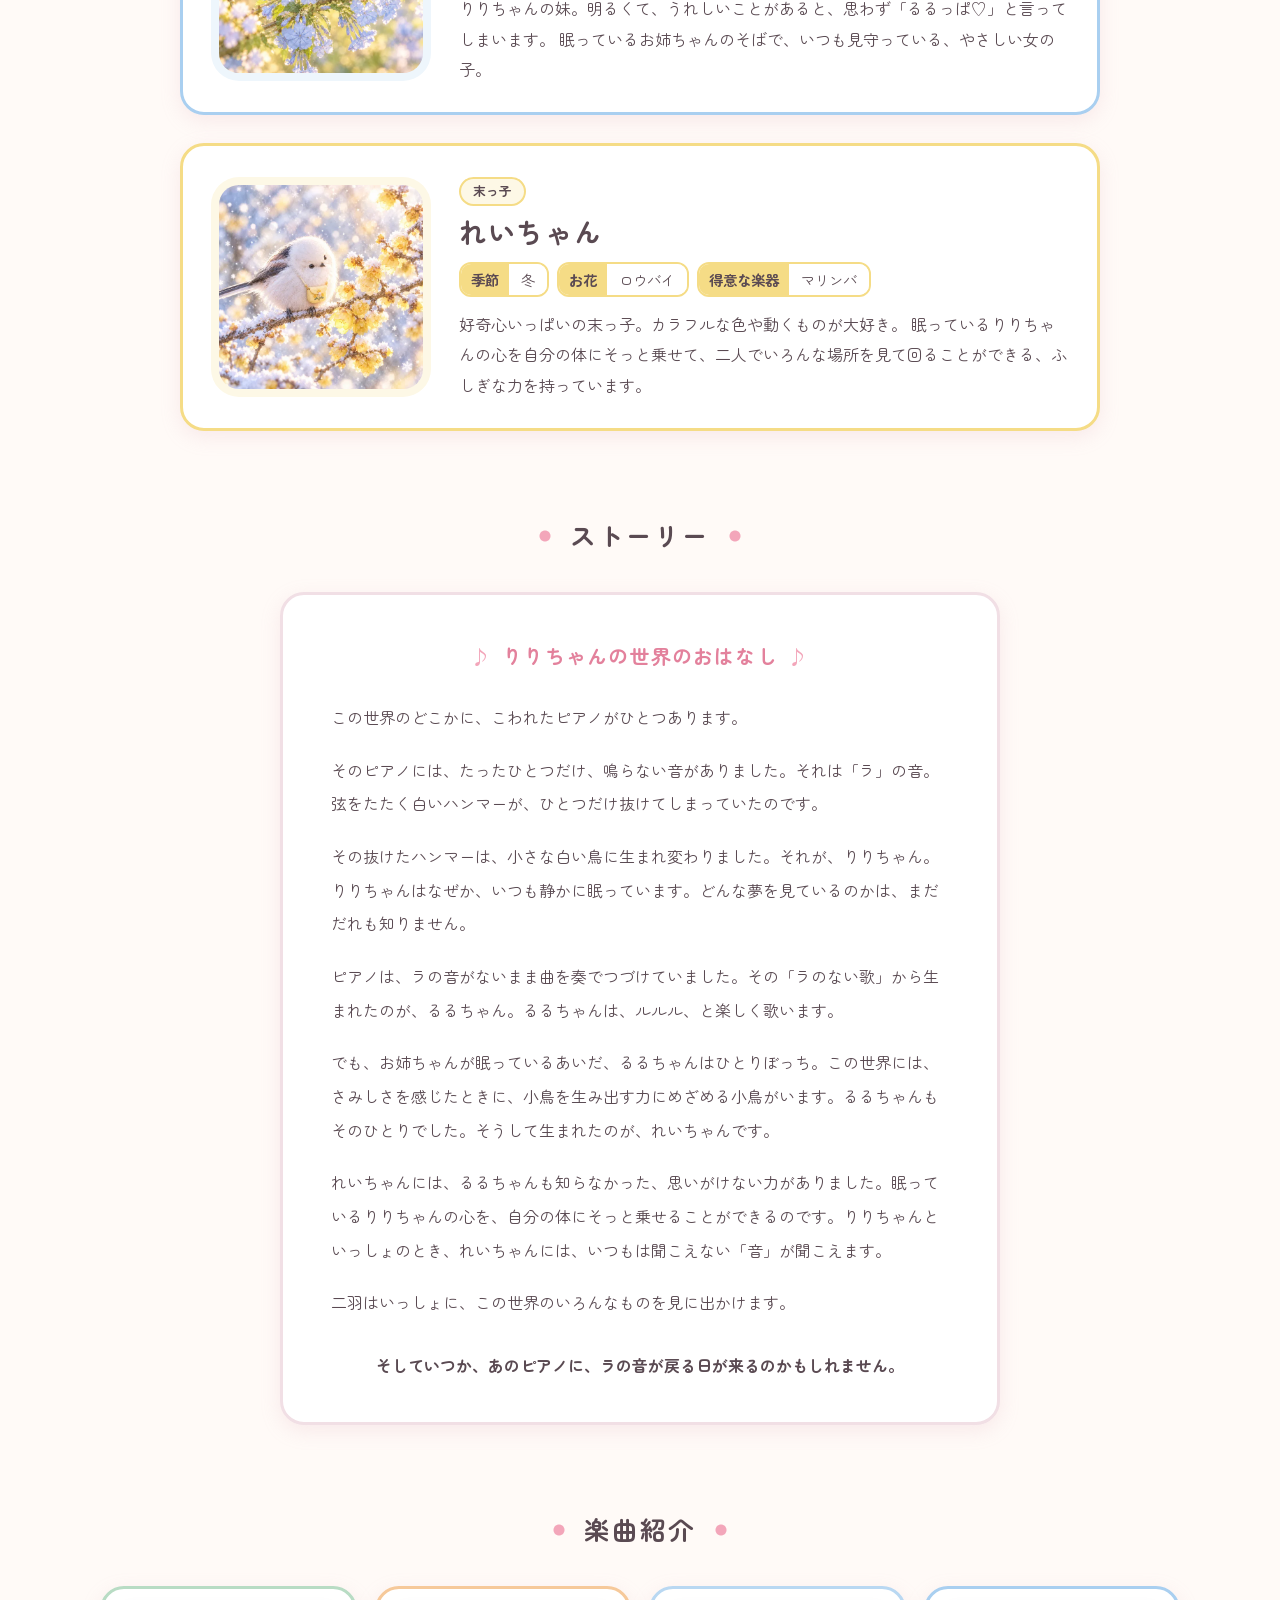
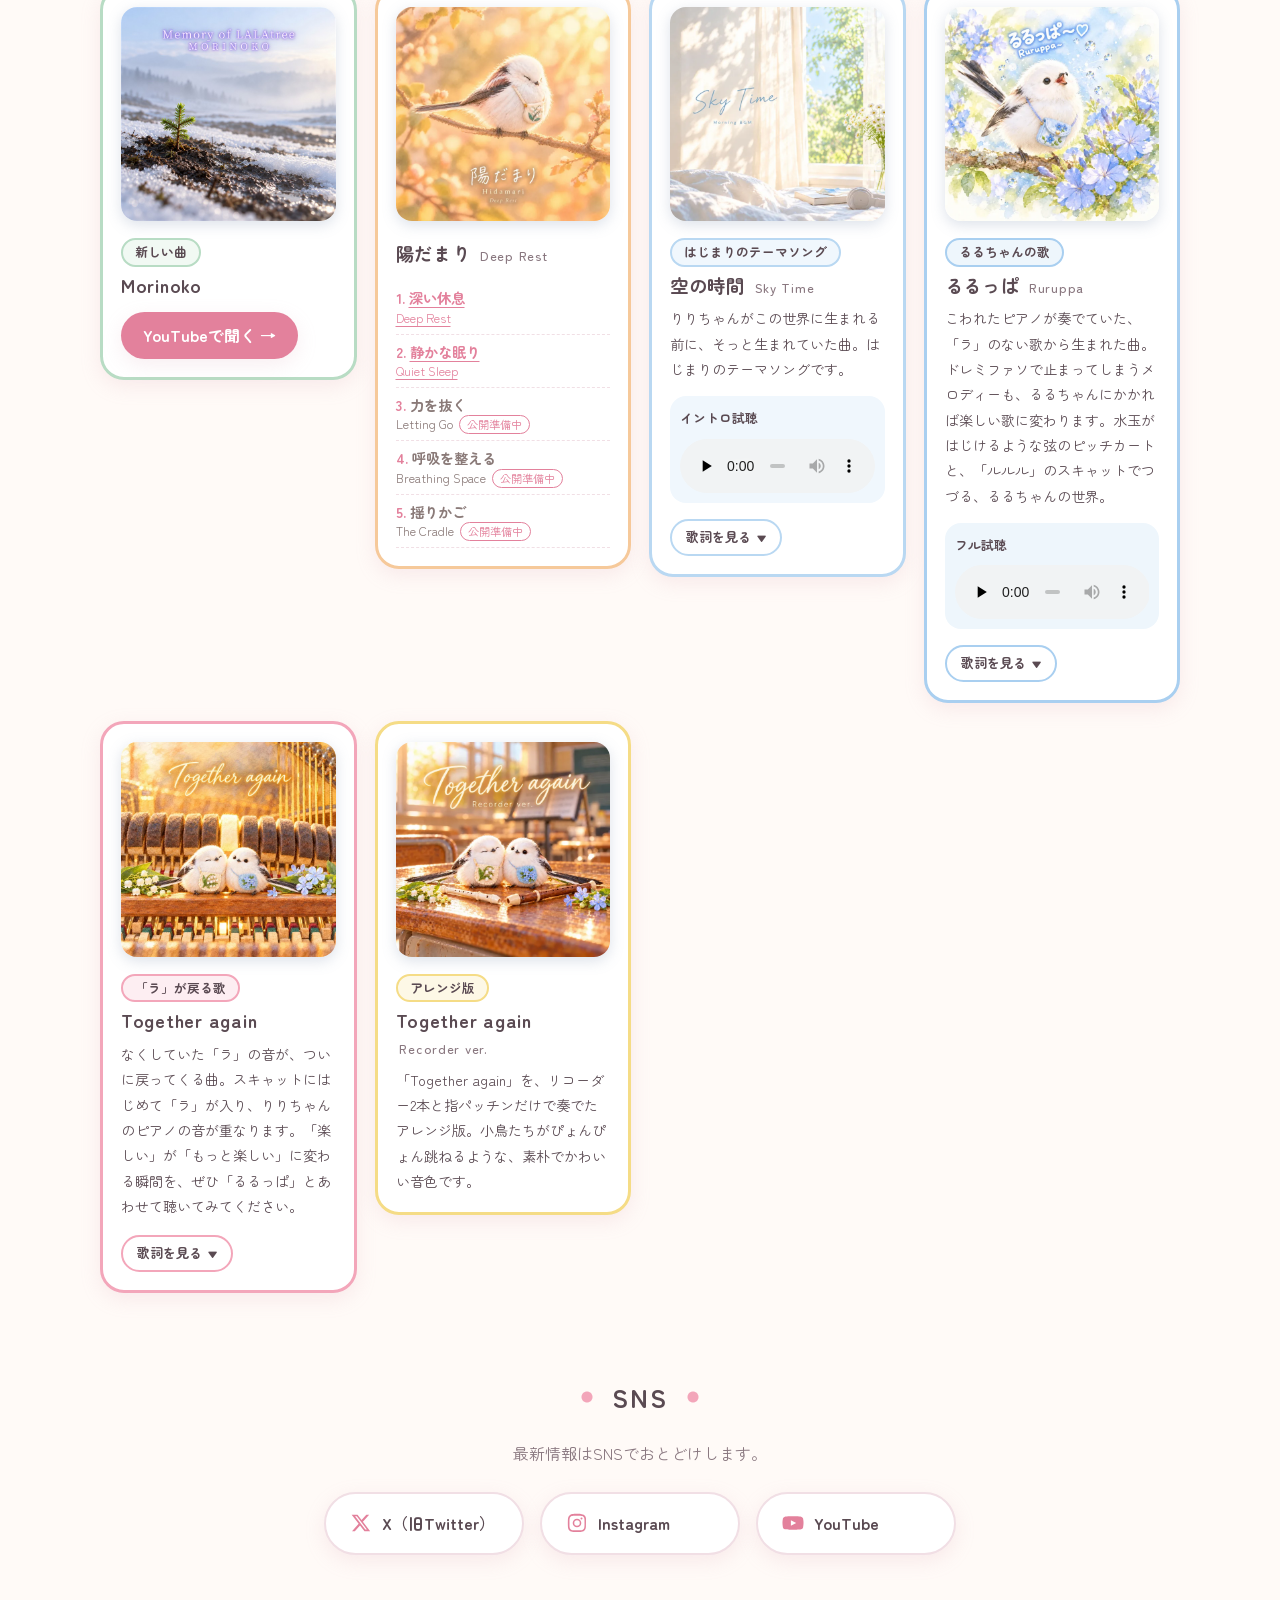
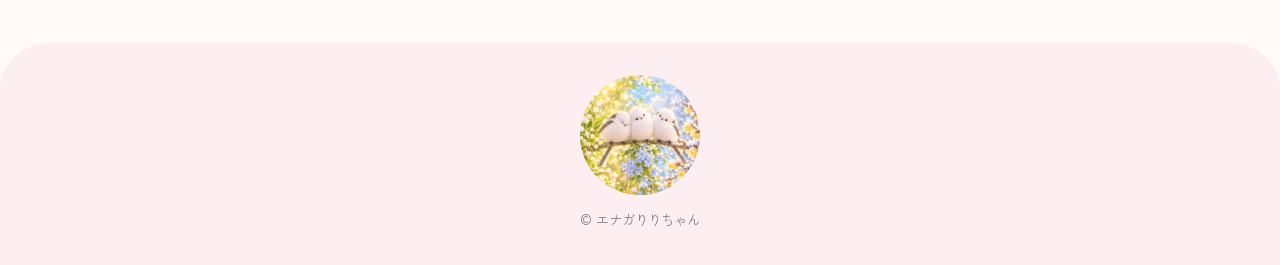
==== commit 9e3fb04d: "陽だまりのリストを2行に収め、CSSのキャッシュ対策を追加 Co-Authored-By: Claude Sonnet 5.5 <noreply@anthropic.com> Claude-Sessi" ====
--- a/index.html
+++ b/index.html
@@ -16,7 +16,7 @@
   <link rel="preconnect" href="https://fonts.googleapis.com">
   <link rel="preconnect" href="https://fonts.gstatic.com" crossorigin>
   <link href="https://fonts.googleapis.com/css2?family=Shippori+Mincho:wght@400;500;600&family=Zen+Maru+Gothic:wght@400;500;700&display=swap" rel="stylesheet">
-  <link rel="stylesheet" href="style.css">
+  <link rel="stylesheet" href="style.css?v=20261104">
 </head>
 <body>
   <header class="site-header">
@@ -172,9 +172,9 @@
             <ol class="song-list">
               <li><a href="https://www.youtube.com/watch?v=Vtbpf_V0cyQ" target="_blank" rel="noopener">深い休息 <span class="song-list-en">Deep Rest</span></a></li>
               <li><a href="https://youtu.be/SRjAAAtLwlQ" target="_blank" rel="noopener">静かな眠り <span class="song-list-en">Quiet Sleep</span></a></li>
-              <li class="is-soon">力を抜く <span class="song-list-en">Letting Go</span><span class="song-list-soon">公開準備中</span></li>
-              <li class="is-soon">呼吸を整える <span class="song-list-en">Breathing Space</span><span class="song-list-soon">公開準備中</span></li>
-              <li class="is-soon">揺りかご <span class="song-list-en">The Cradle</span><span class="song-list-soon">公開準備中</span></li>
+              <li class="is-soon">力を抜く <span class="song-list-en">Letting Go<span class="song-list-soon">公開準備中</span></span></li>
+              <li class="is-soon">呼吸を整える <span class="song-list-en">Breathing Space<span class="song-list-soon">公開準備中</span></span></li>
+              <li class="is-soon">揺りかご <span class="song-list-en">The Cradle<span class="song-list-soon">公開準備中</span></span></li>
             </ol>
           </div>
         </article>
--- a/style.css
+++ b/style.css
@@ -1668,9 +1668,11 @@
 
 .song-list li {
   counter-increment: track;
-  padding: 7px 0;
+  padding: 6px 0;
   border-bottom: 1px dashed var(--line);
+  font-size: 0.9rem;
   font-weight: 700;
+  line-height: 1.5;
 }
 
 .song-list li::before {
@@ -1686,16 +1688,17 @@
 
 .song-list-en {
   display: block;
-  font-size: 0.85em;
+  font-size: 0.78rem;
   font-weight: 400;
   color: var(--text-sub, inherit);
 }
 
 .song-list-soon {
   display: inline-block;
-  margin-top: 4px;
-  padding: 1px 8px;
-  font-size: 0.75em;
+  margin-left: 6px;
+  padding: 0 7px;
+  font-size: 0.7rem;
+  line-height: 1.5;
   font-weight: 400;
   color: var(--pink-deep);
   border: 1px solid var(--pink-deep);
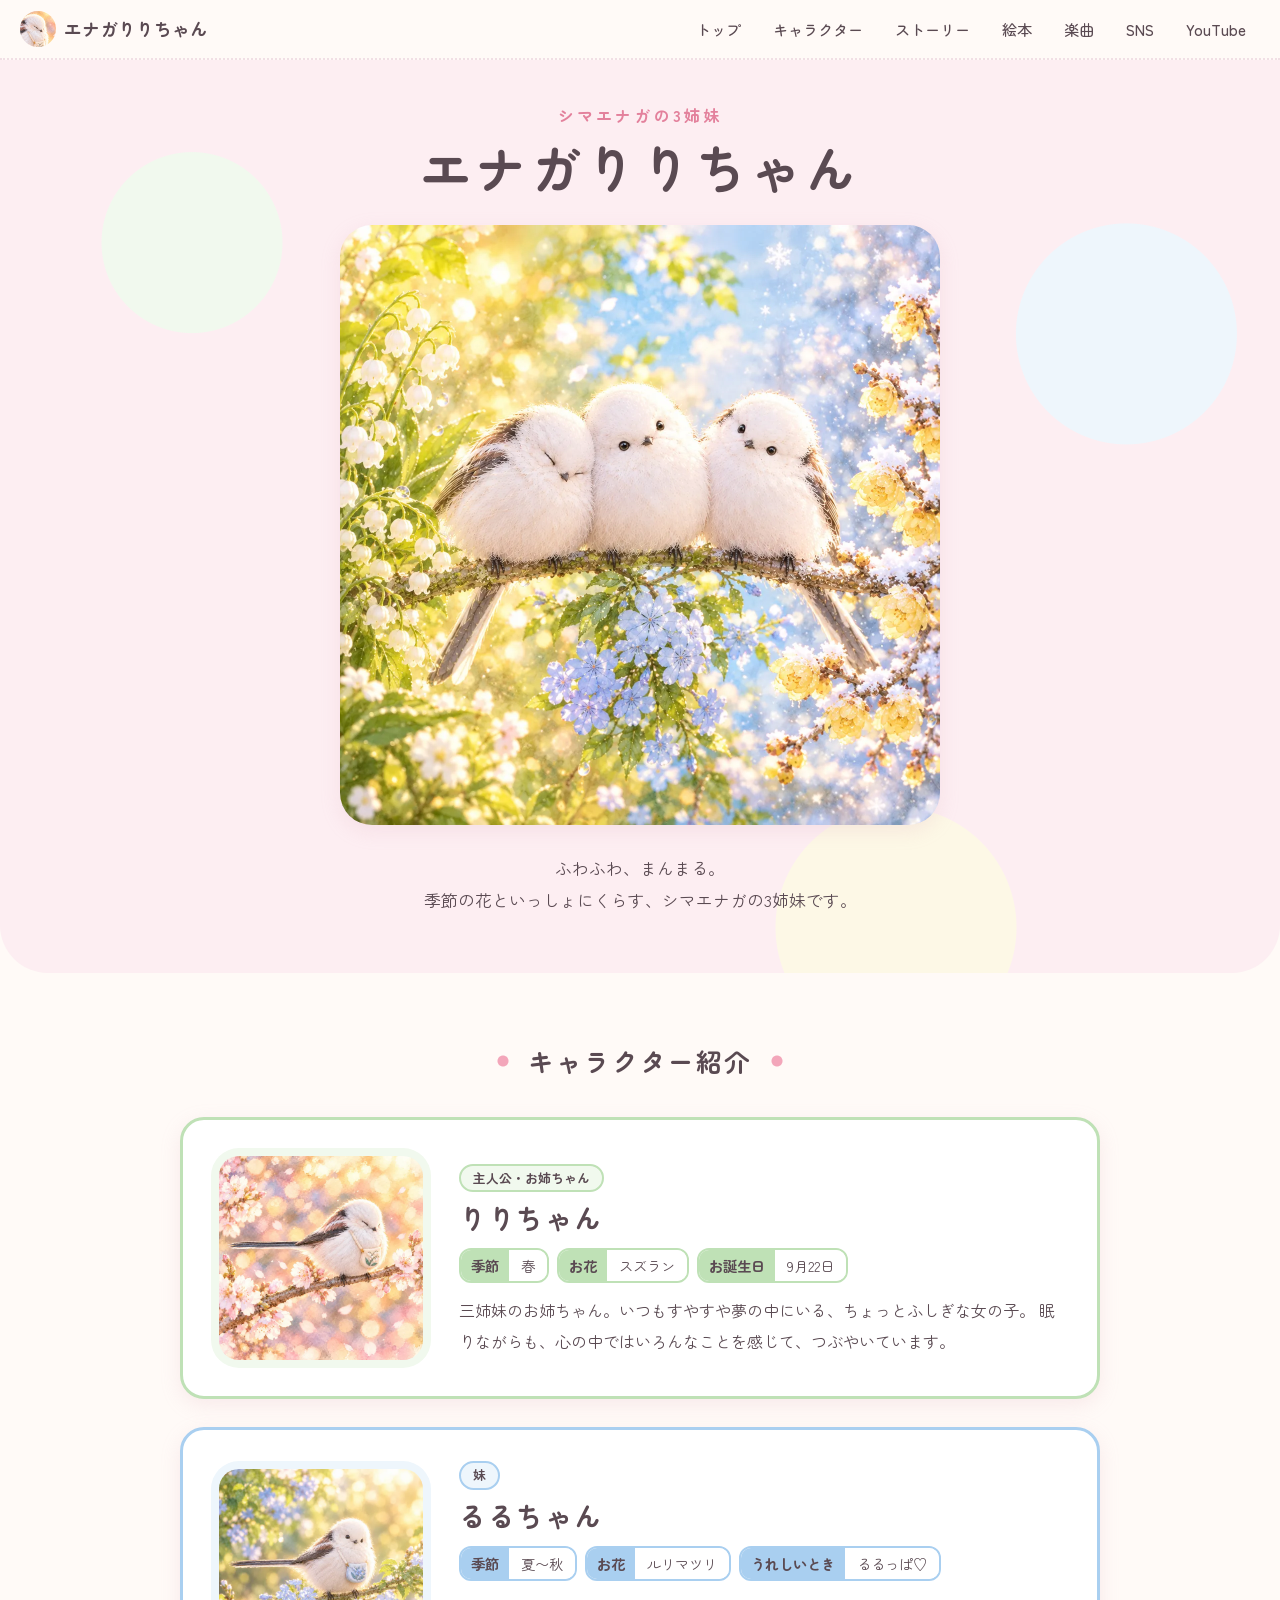
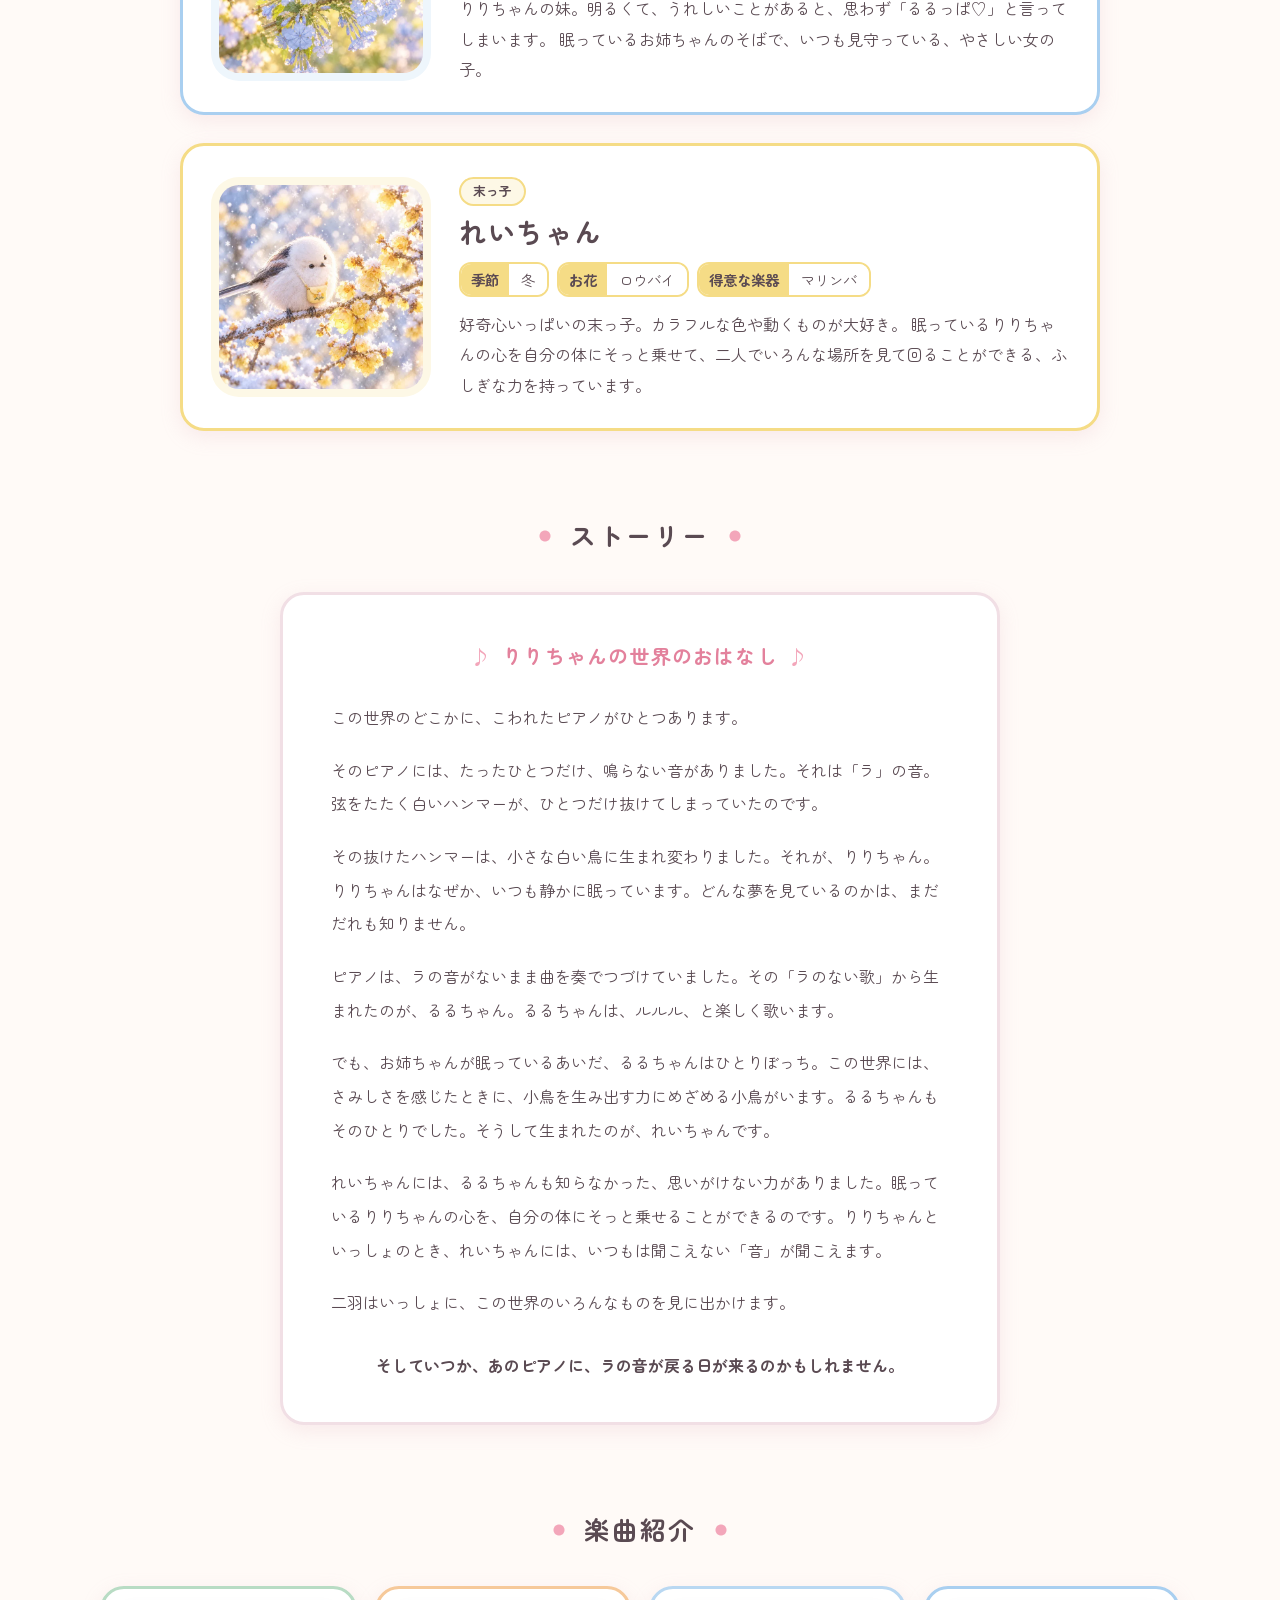
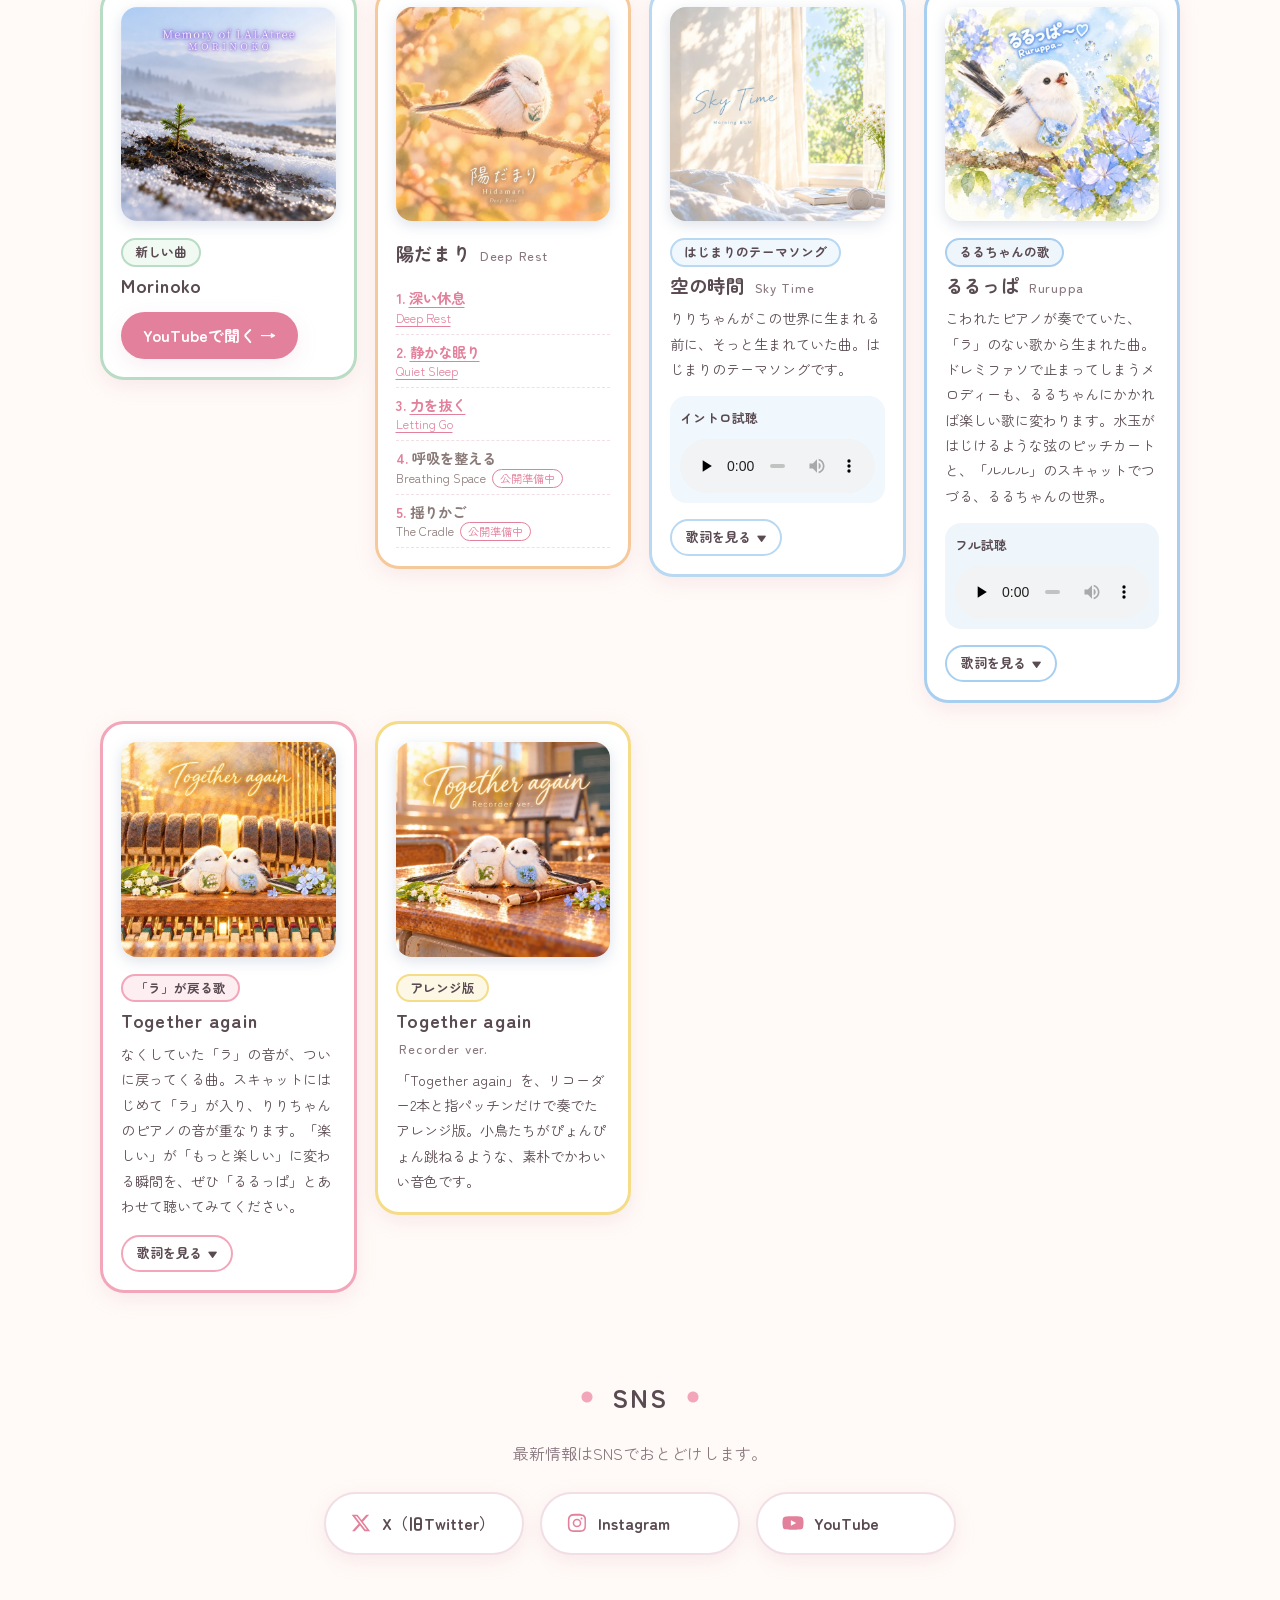
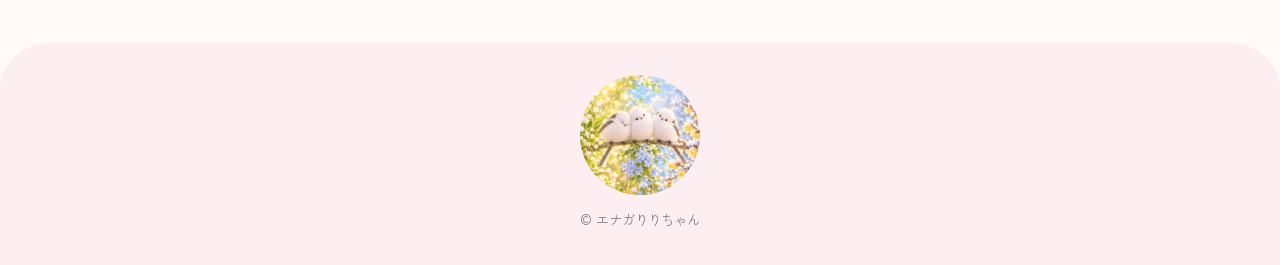
==== commit 70241f4c: "陽だまり「力を抜く」のYouTubeリンクを追加 - トップの楽曲紹介：力を抜く を公開準備中からリンクに変更 - YouTubeページ：最新の動画を力を抜くに差し替え、Morinokoは「これまでの" ====
--- a/index.html
+++ b/index.html
@@ -172,7 +172,7 @@
             <ol class="song-list">
               <li><a href="https://www.youtube.com/watch?v=Vtbpf_V0cyQ" target="_blank" rel="noopener">深い休息 <span class="song-list-en">Deep Rest</span></a></li>
               <li><a href="https://youtu.be/SRjAAAtLwlQ" target="_blank" rel="noopener">静かな眠り <span class="song-list-en">Quiet Sleep</span></a></li>
-              <li class="is-soon">力を抜く <span class="song-list-en">Letting Go<span class="song-list-soon">公開準備中</span></span></li>
+              <li><a href="https://youtu.be/g1QS5-3cf-s" target="_blank" rel="noopener">力を抜く <span class="song-list-en">Letting Go</span></a></li>
               <li class="is-soon">呼吸を整える <span class="song-list-en">Breathing Space<span class="song-list-soon">公開準備中</span></span></li>
               <li class="is-soon">揺りかご <span class="song-list-en">The Cradle<span class="song-list-soon">公開準備中</span></span></li>
             </ol>
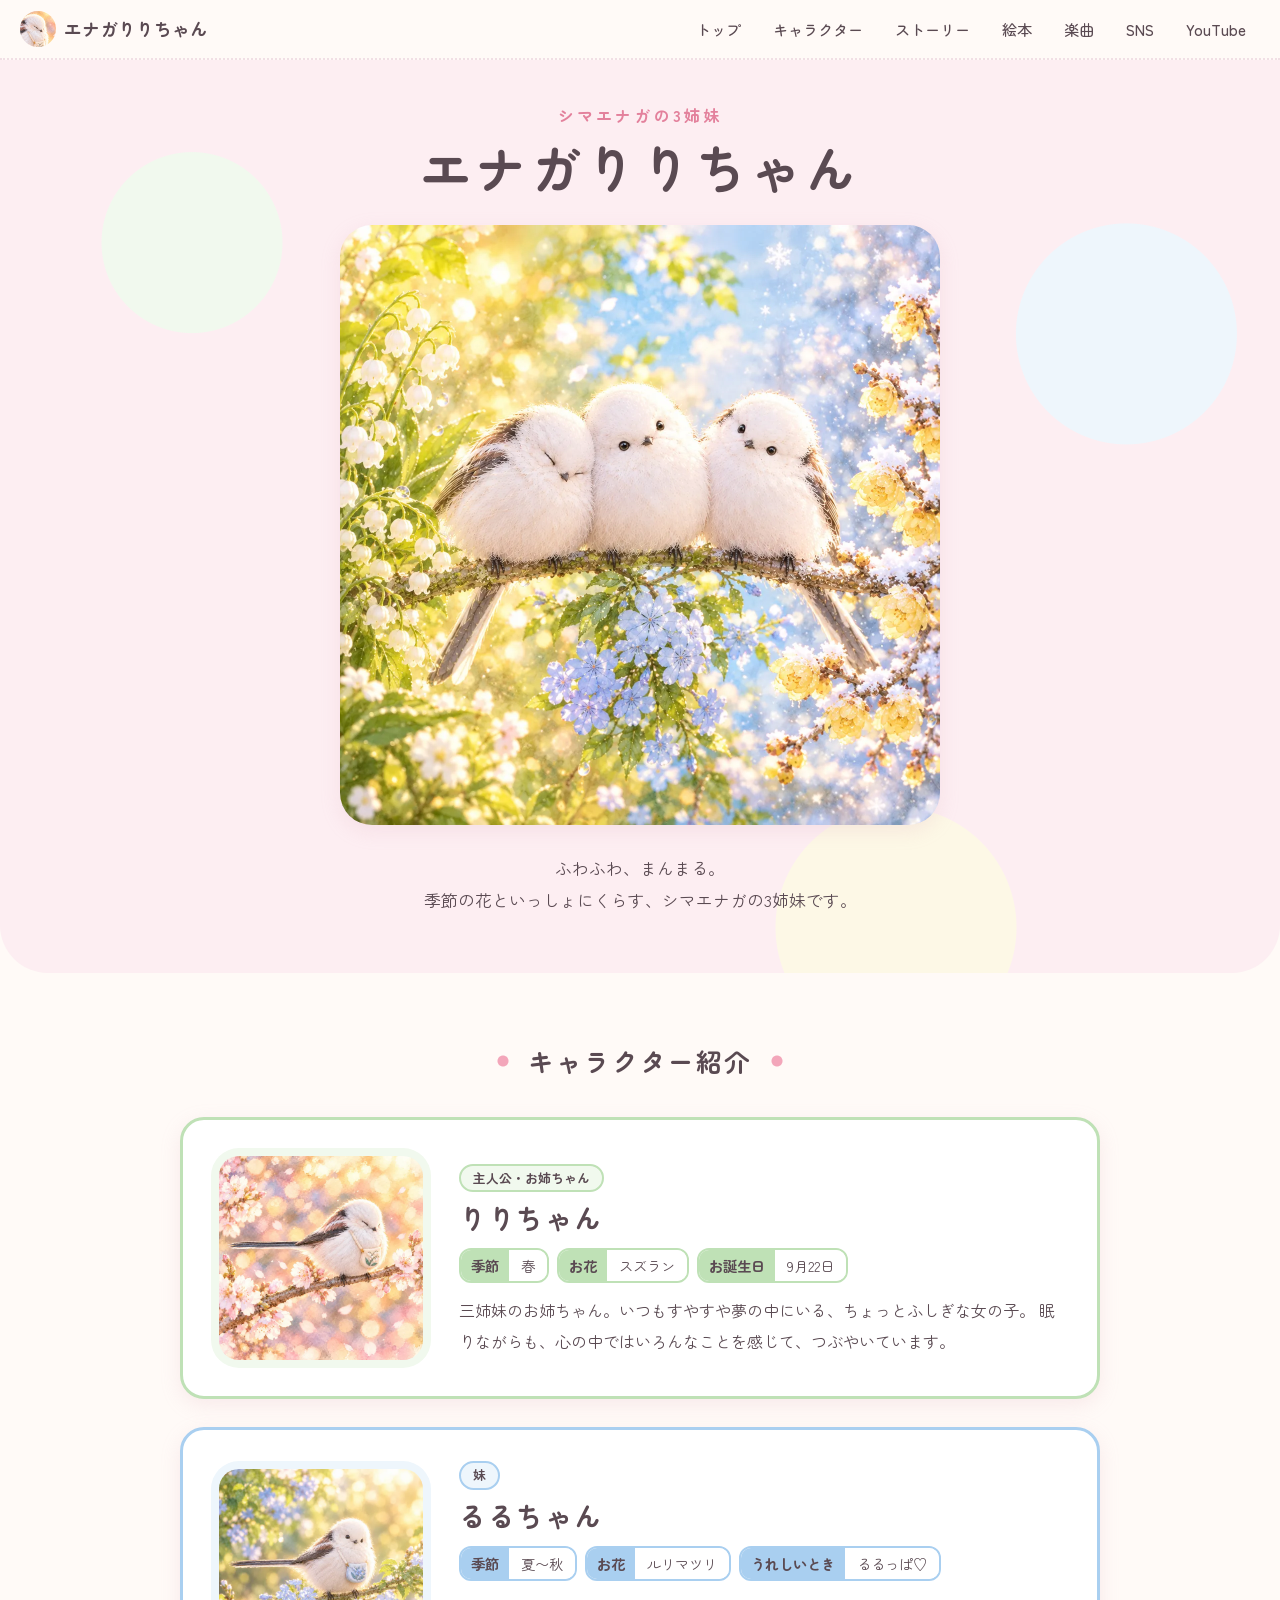
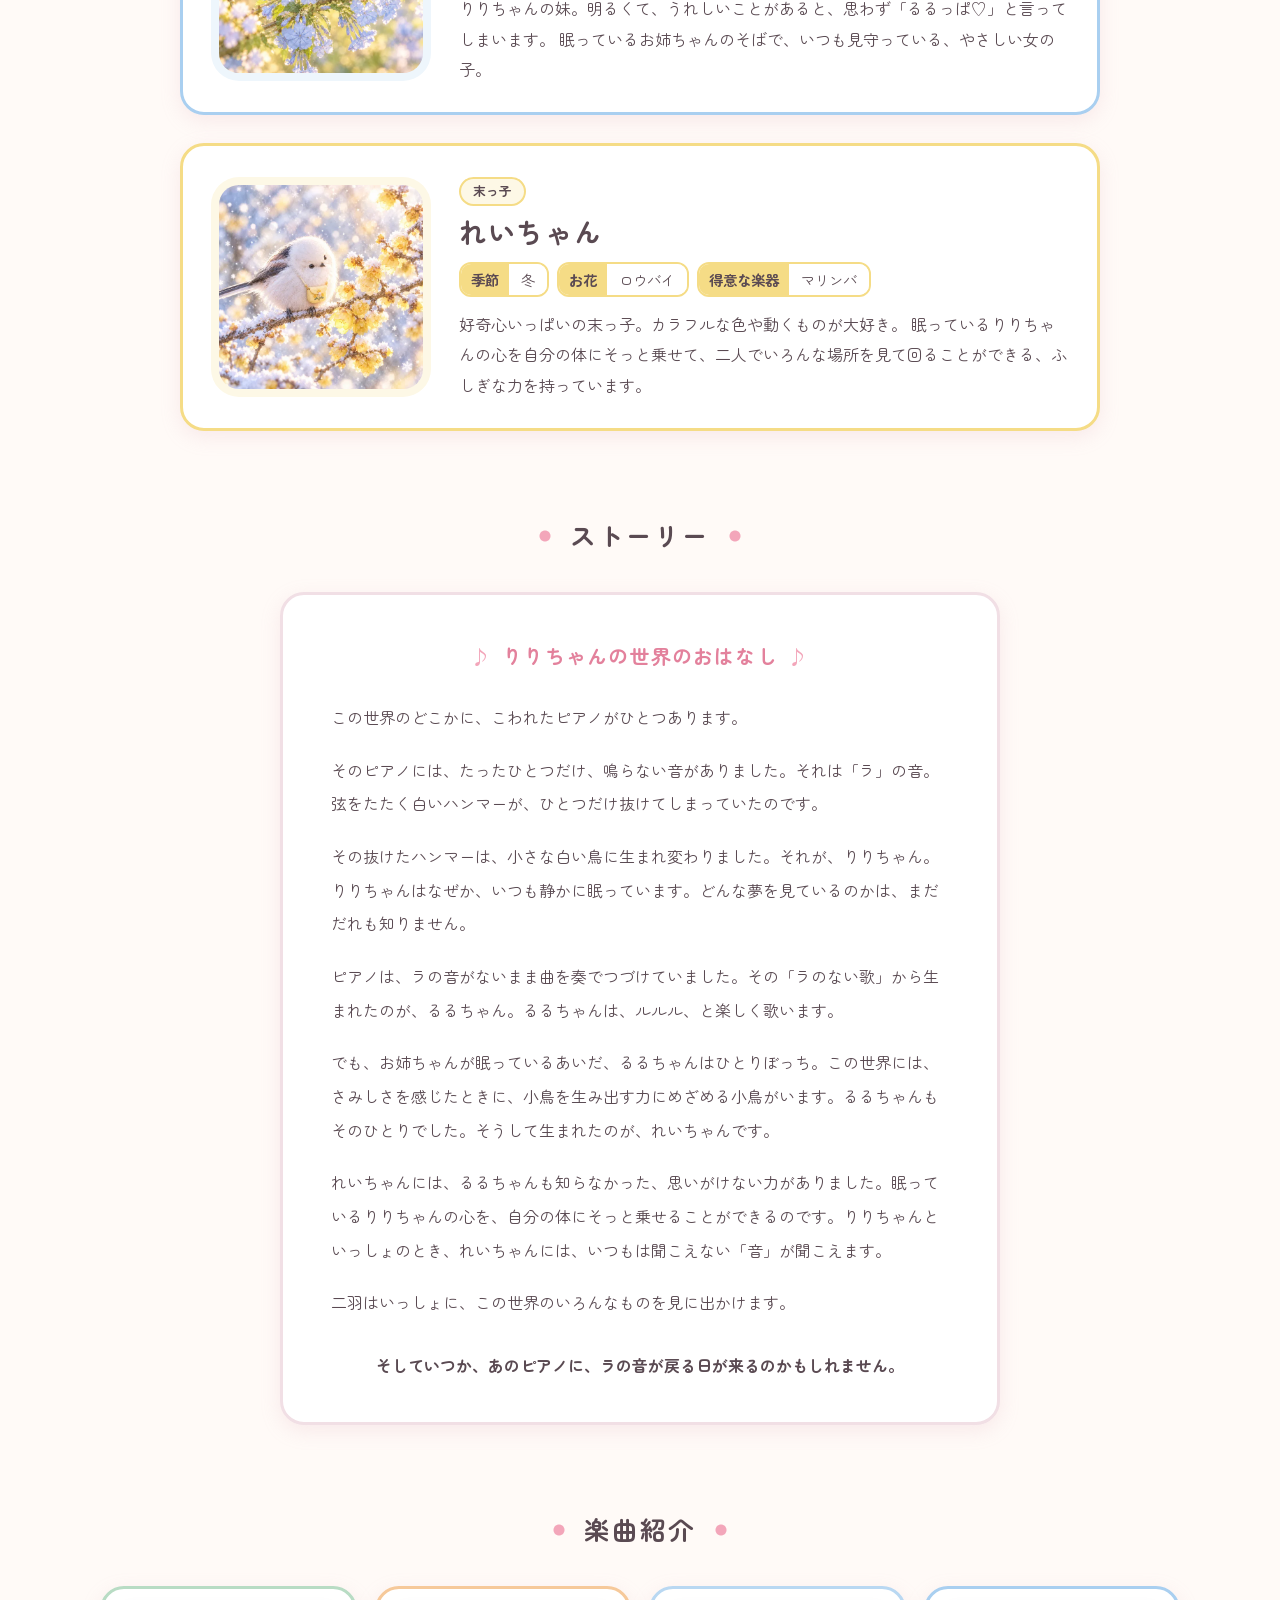
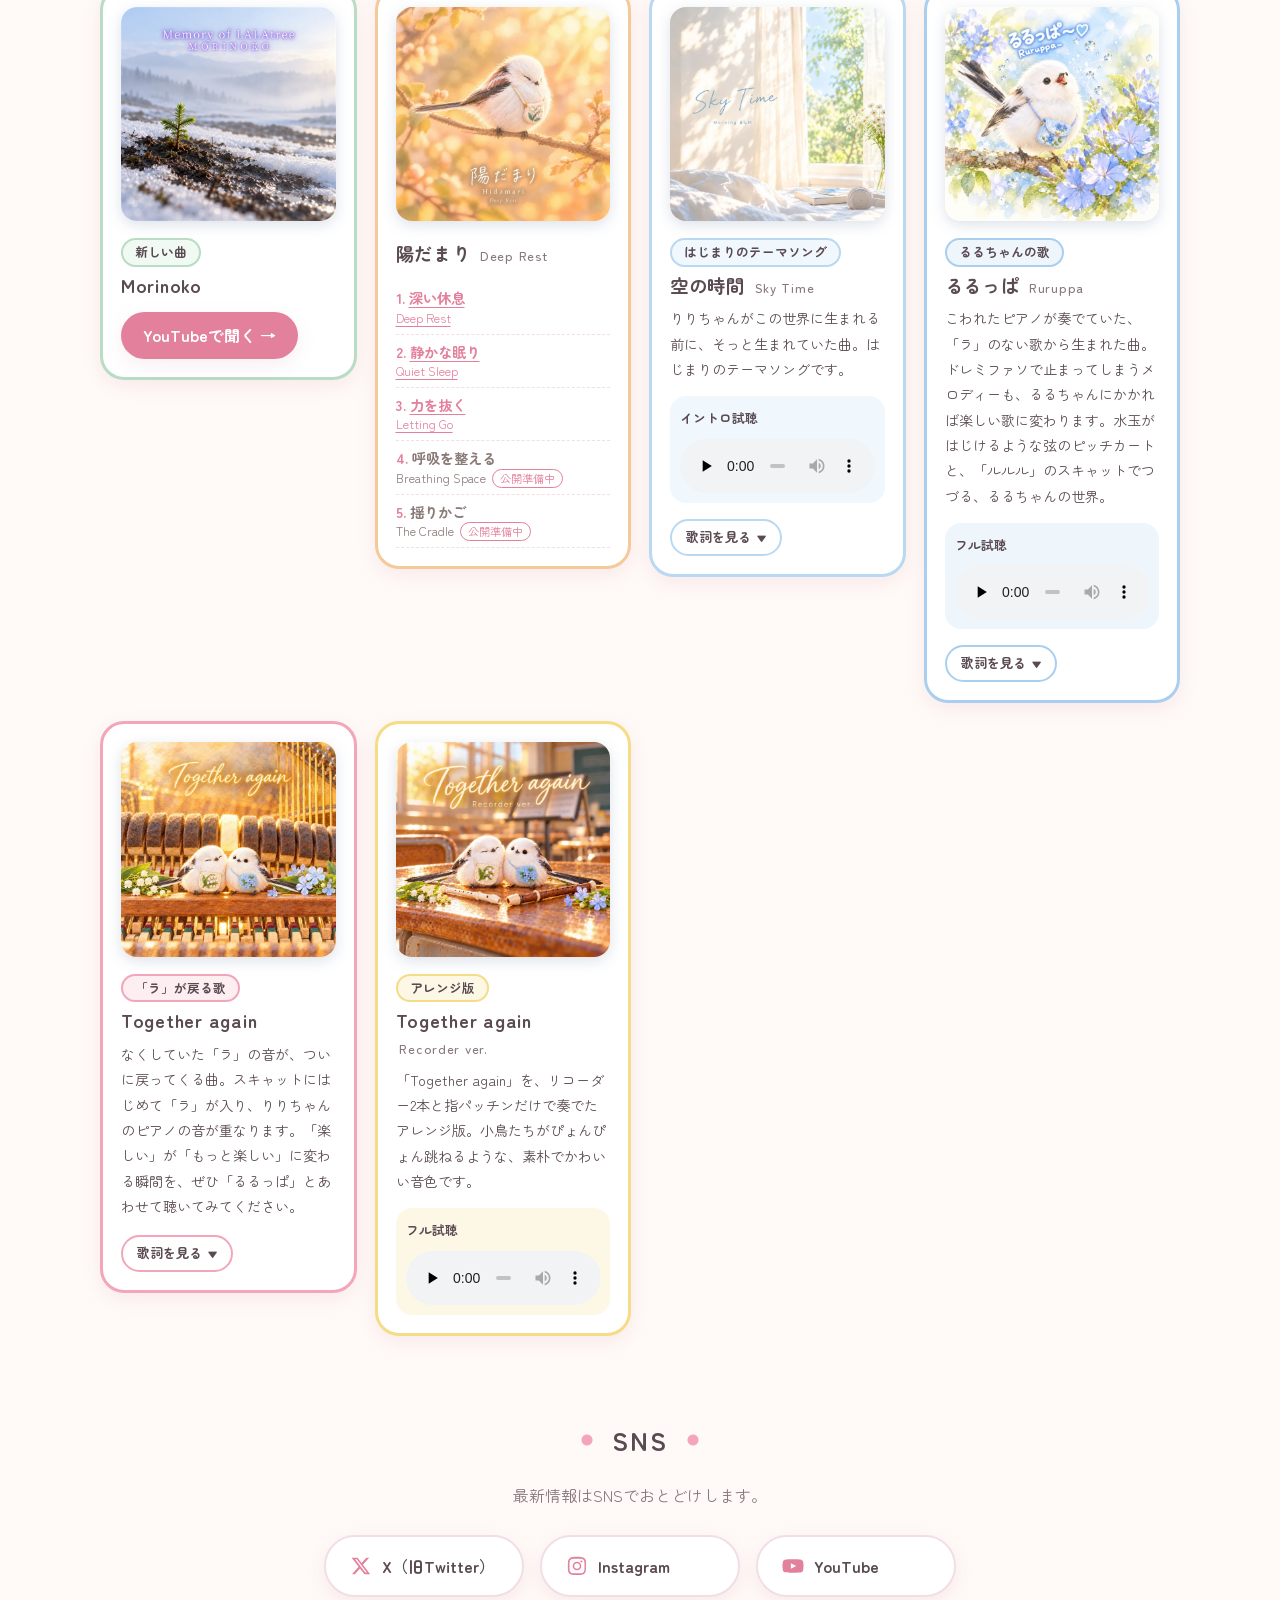
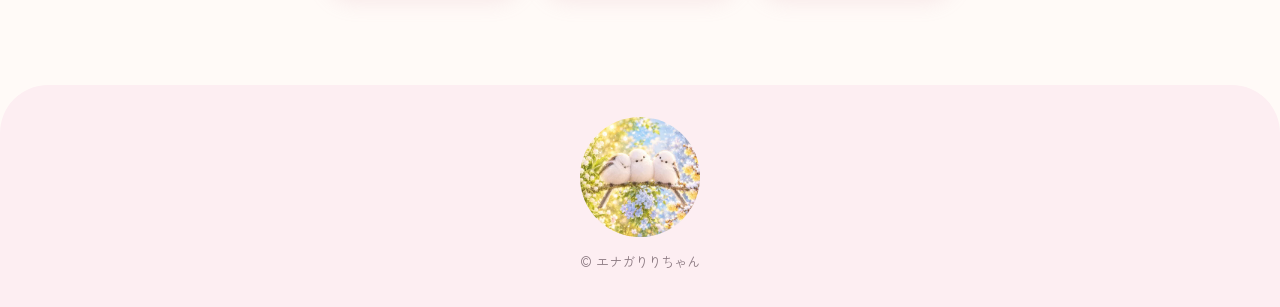
==== commit 053ea38b: "Together again Recorder ver. の試聴音源を追加 Co-Authored-By: Claude Sonnet 5.5 <noreply@anthropic.com> Clau" ====
--- a/index.html
+++ b/index.html
@@ -331,6 +331,12 @@
             <p class="track-tag">アレンジ版</p>
             <h3 class="track-title">Together again <span class="track-sub">Recorder ver.</span></h3>
             <p class="track-text">「Together again」を、リコーダー2本と指パッチンだけで奏でたアレンジ版。小鳥たちがぴょんぴょん跳ねるような、素朴でかわいい音色です。</p>
+            <div class="track-audio">
+              <p class="track-audio-label">フル試聴</p>
+              <audio controls preload="none" src="audio/together-again-birdsong.mp3">
+                お使いのブラウザは音声の再生に対応していません。
+              </audio>
+            </div>
           </div>
         </article>
       </div>
